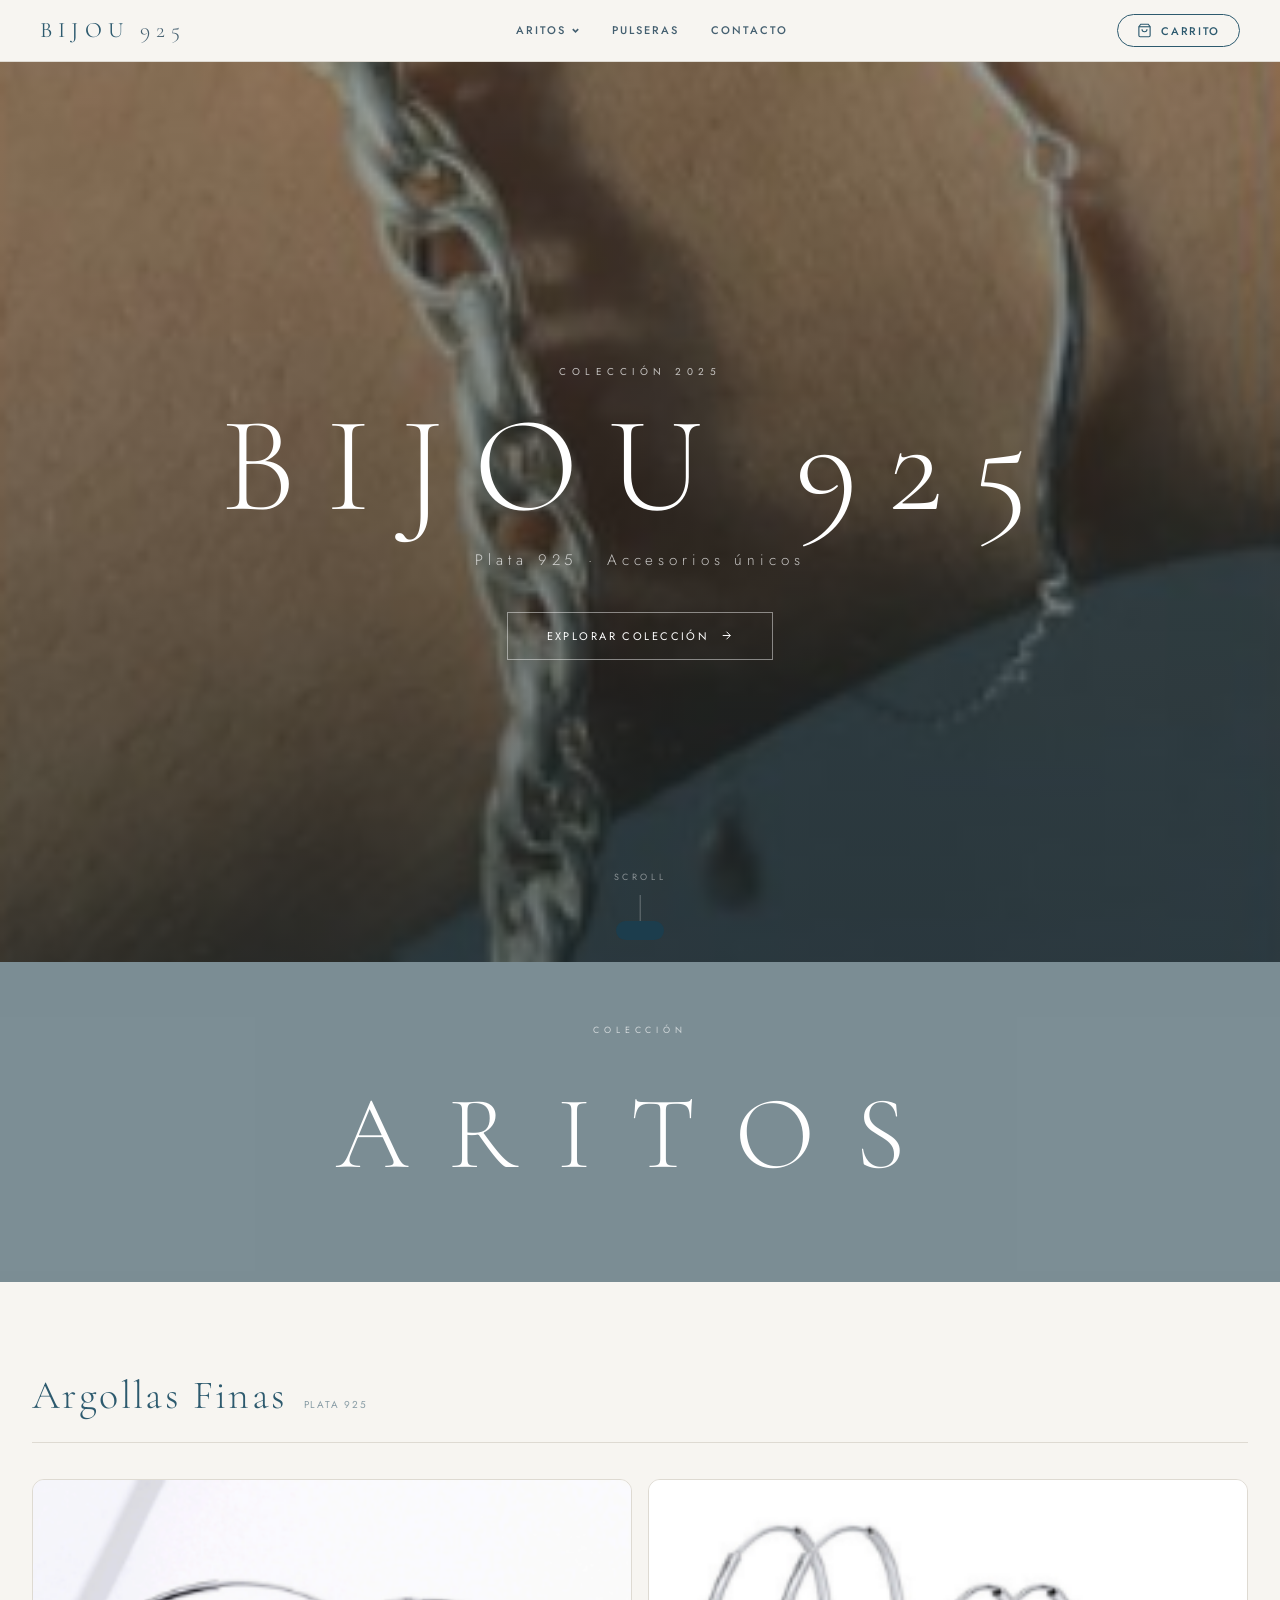
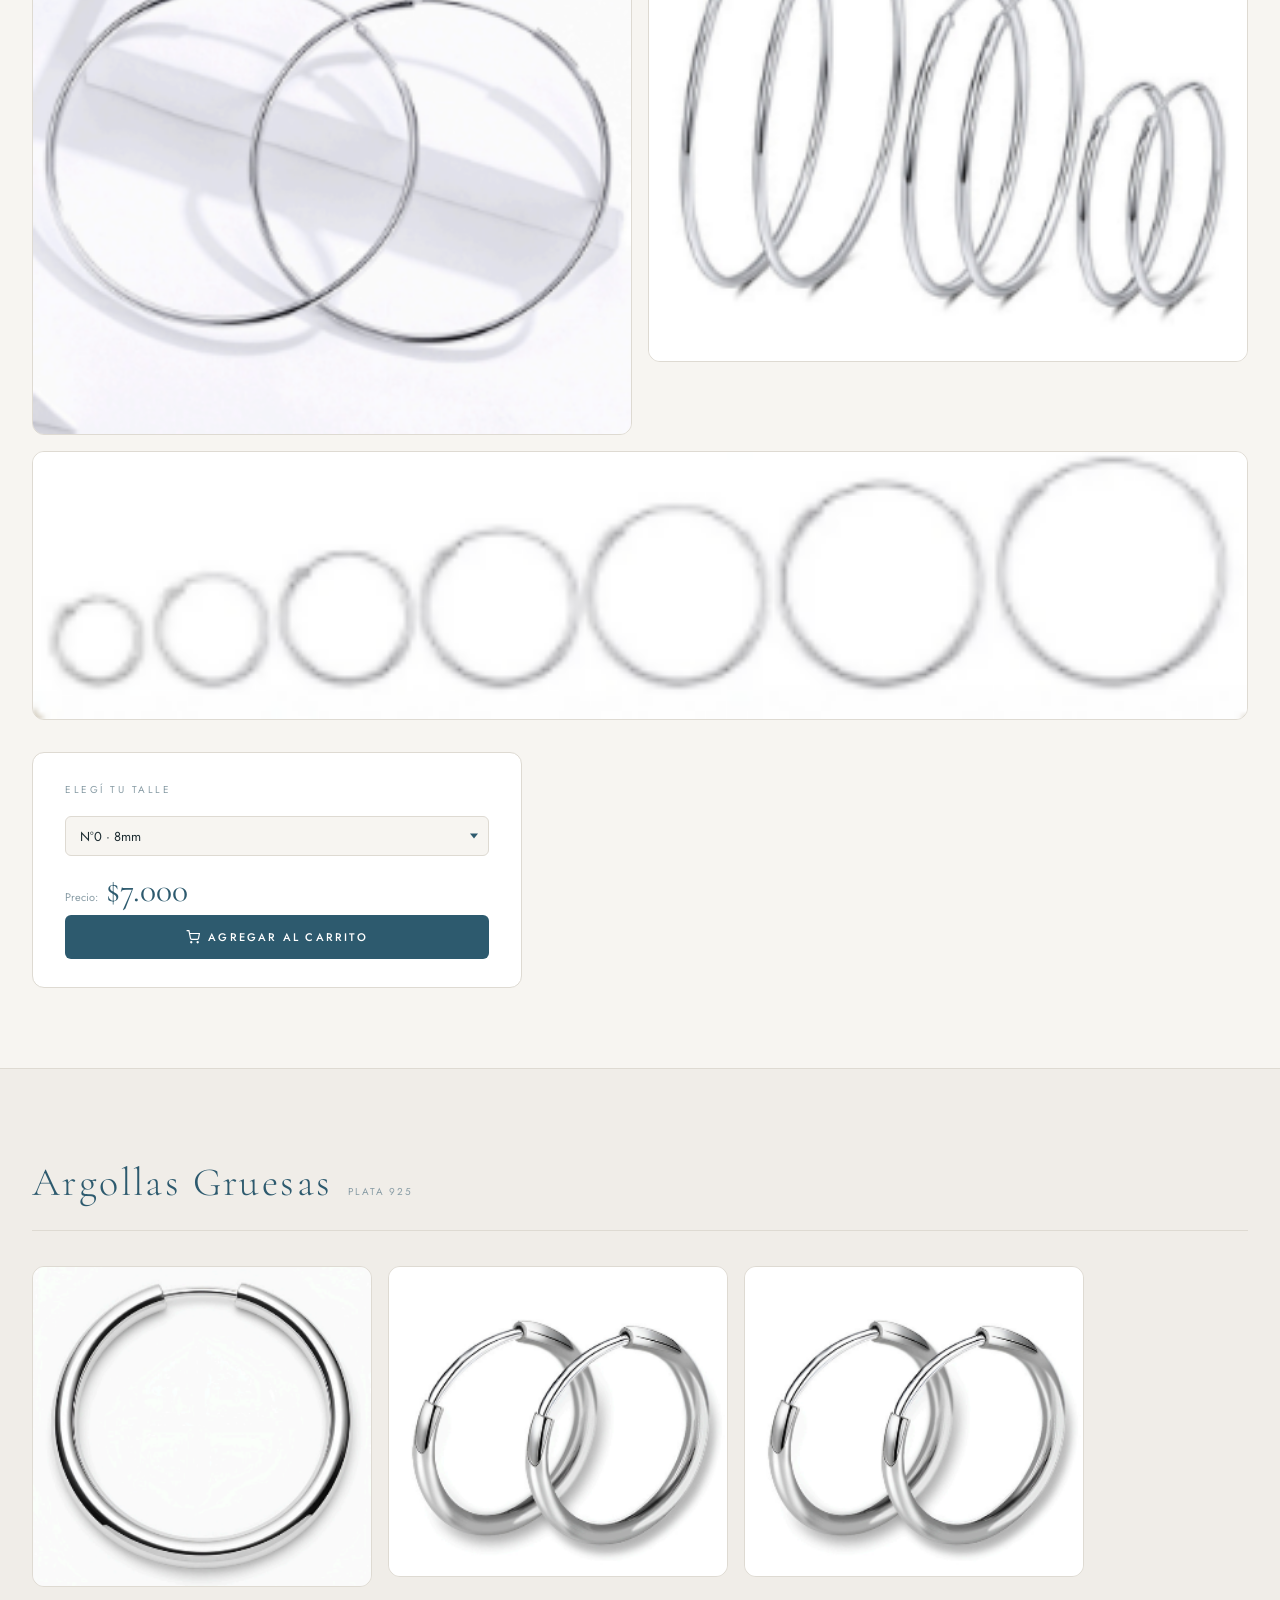
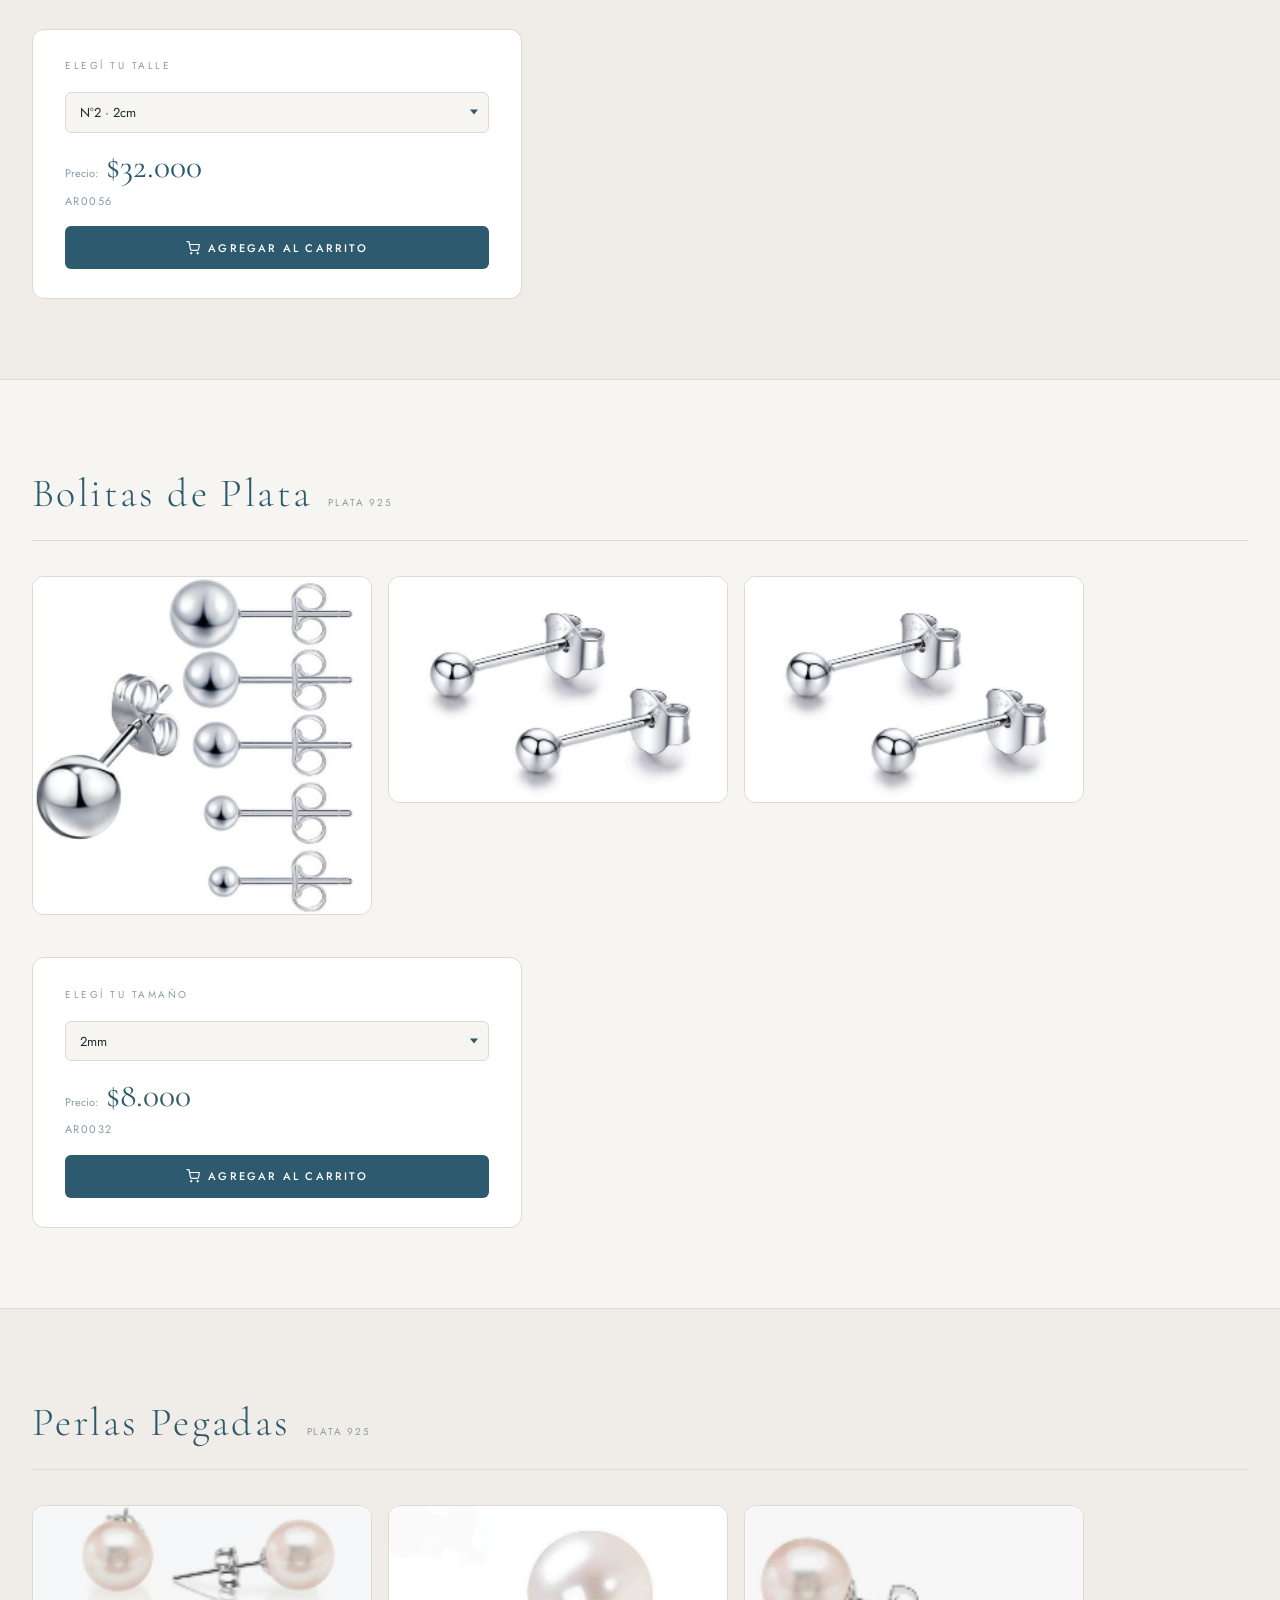
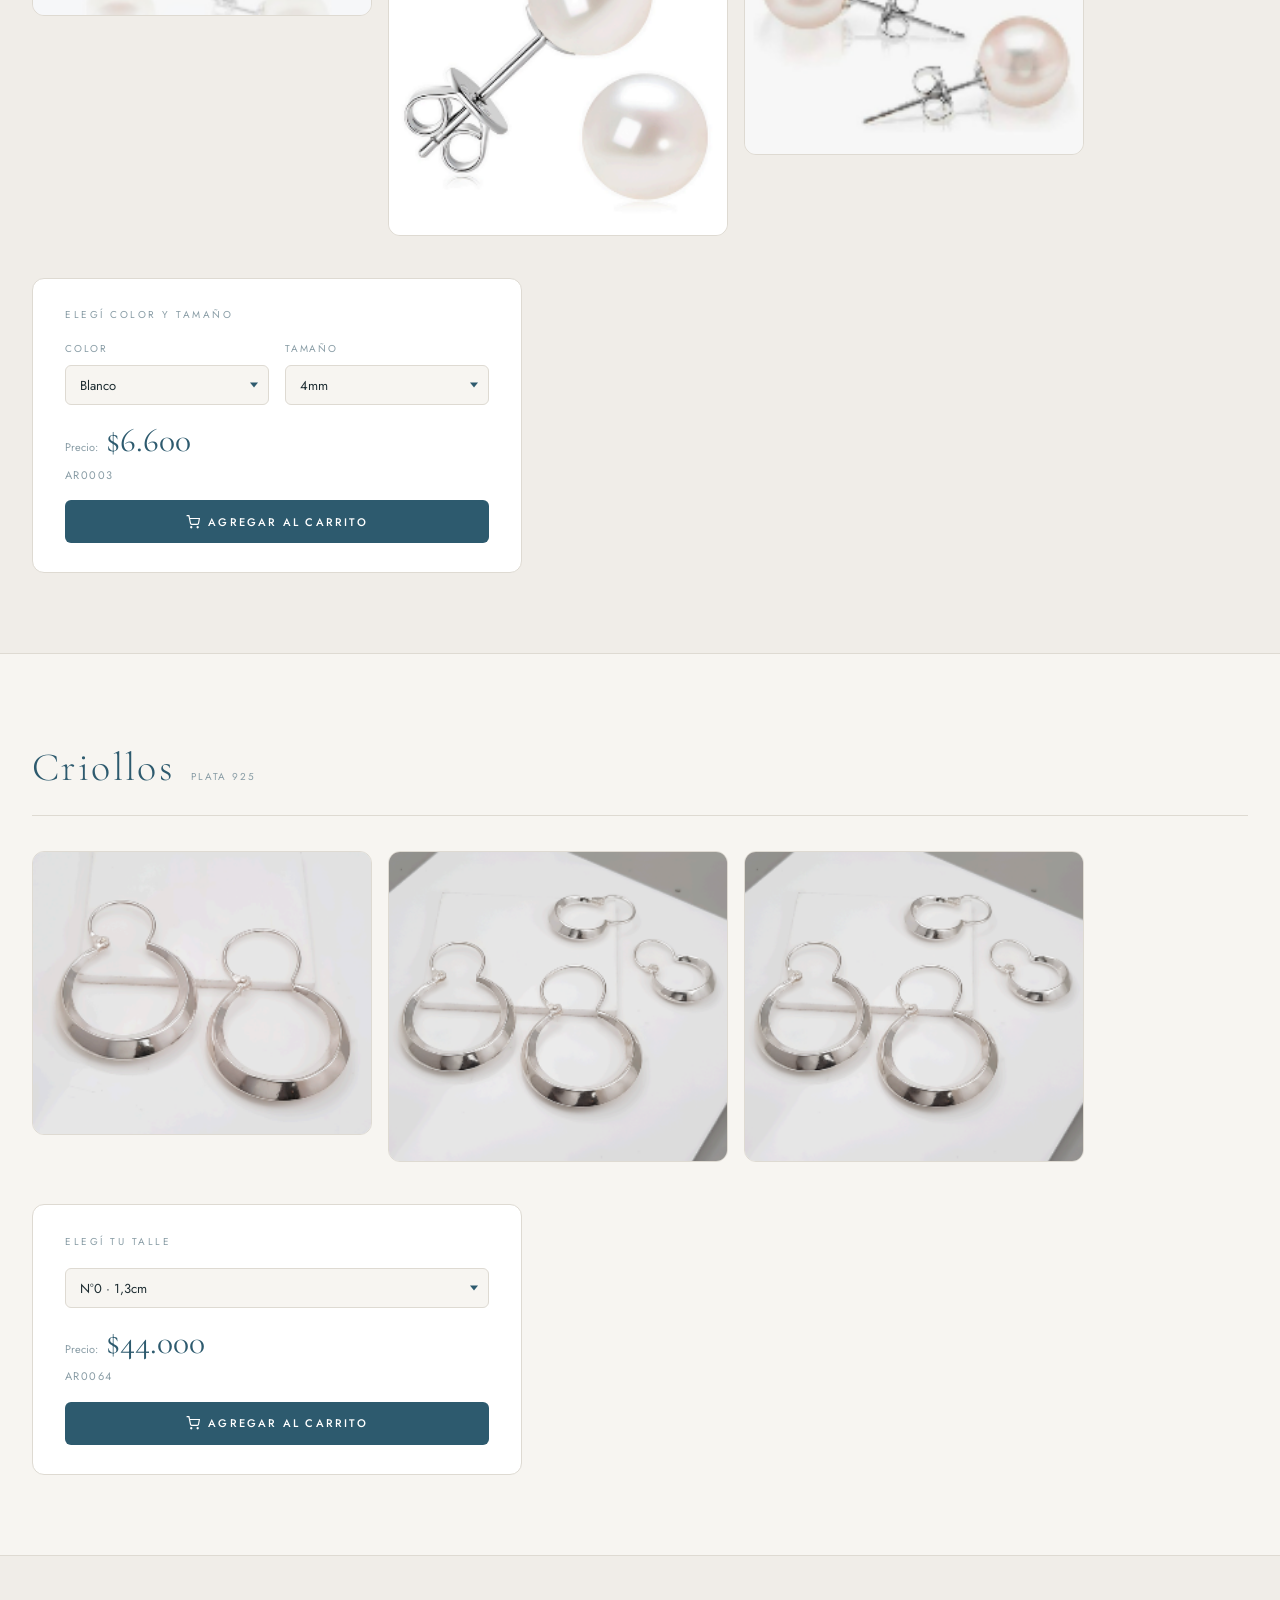
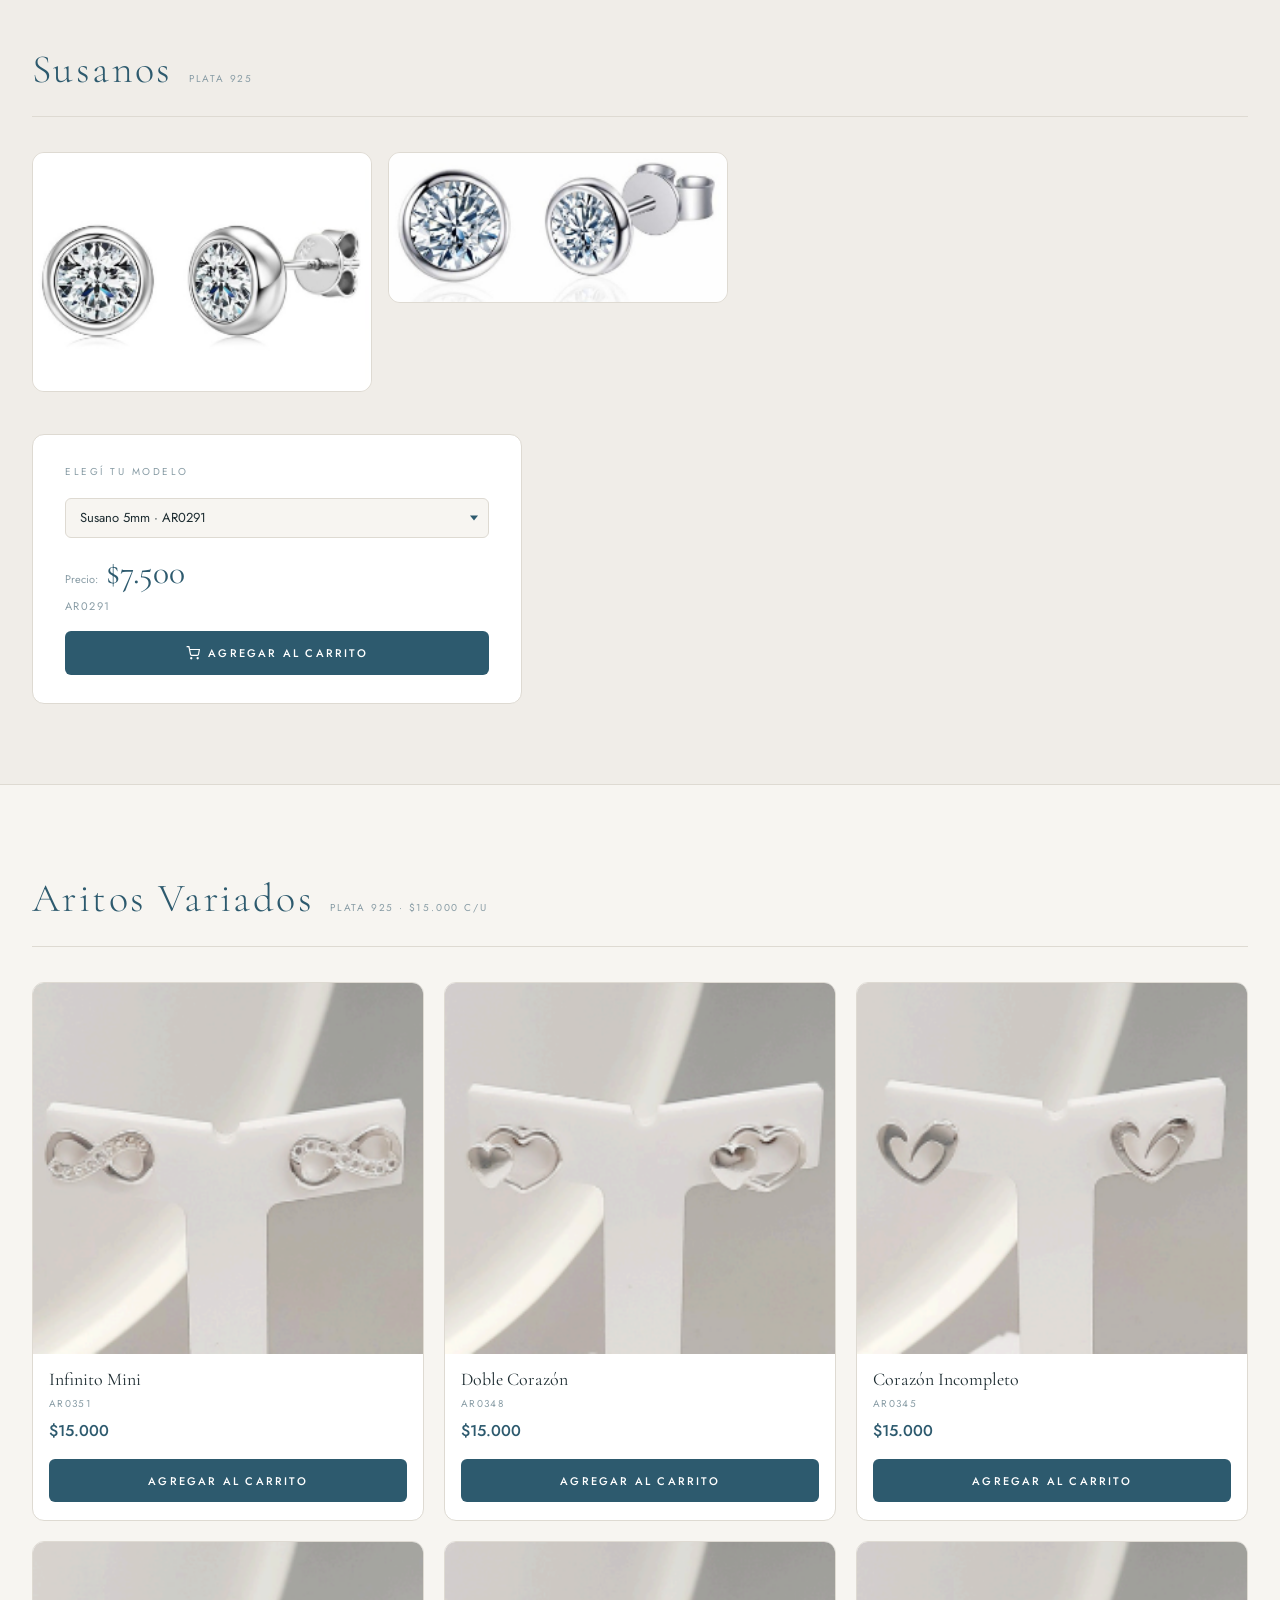
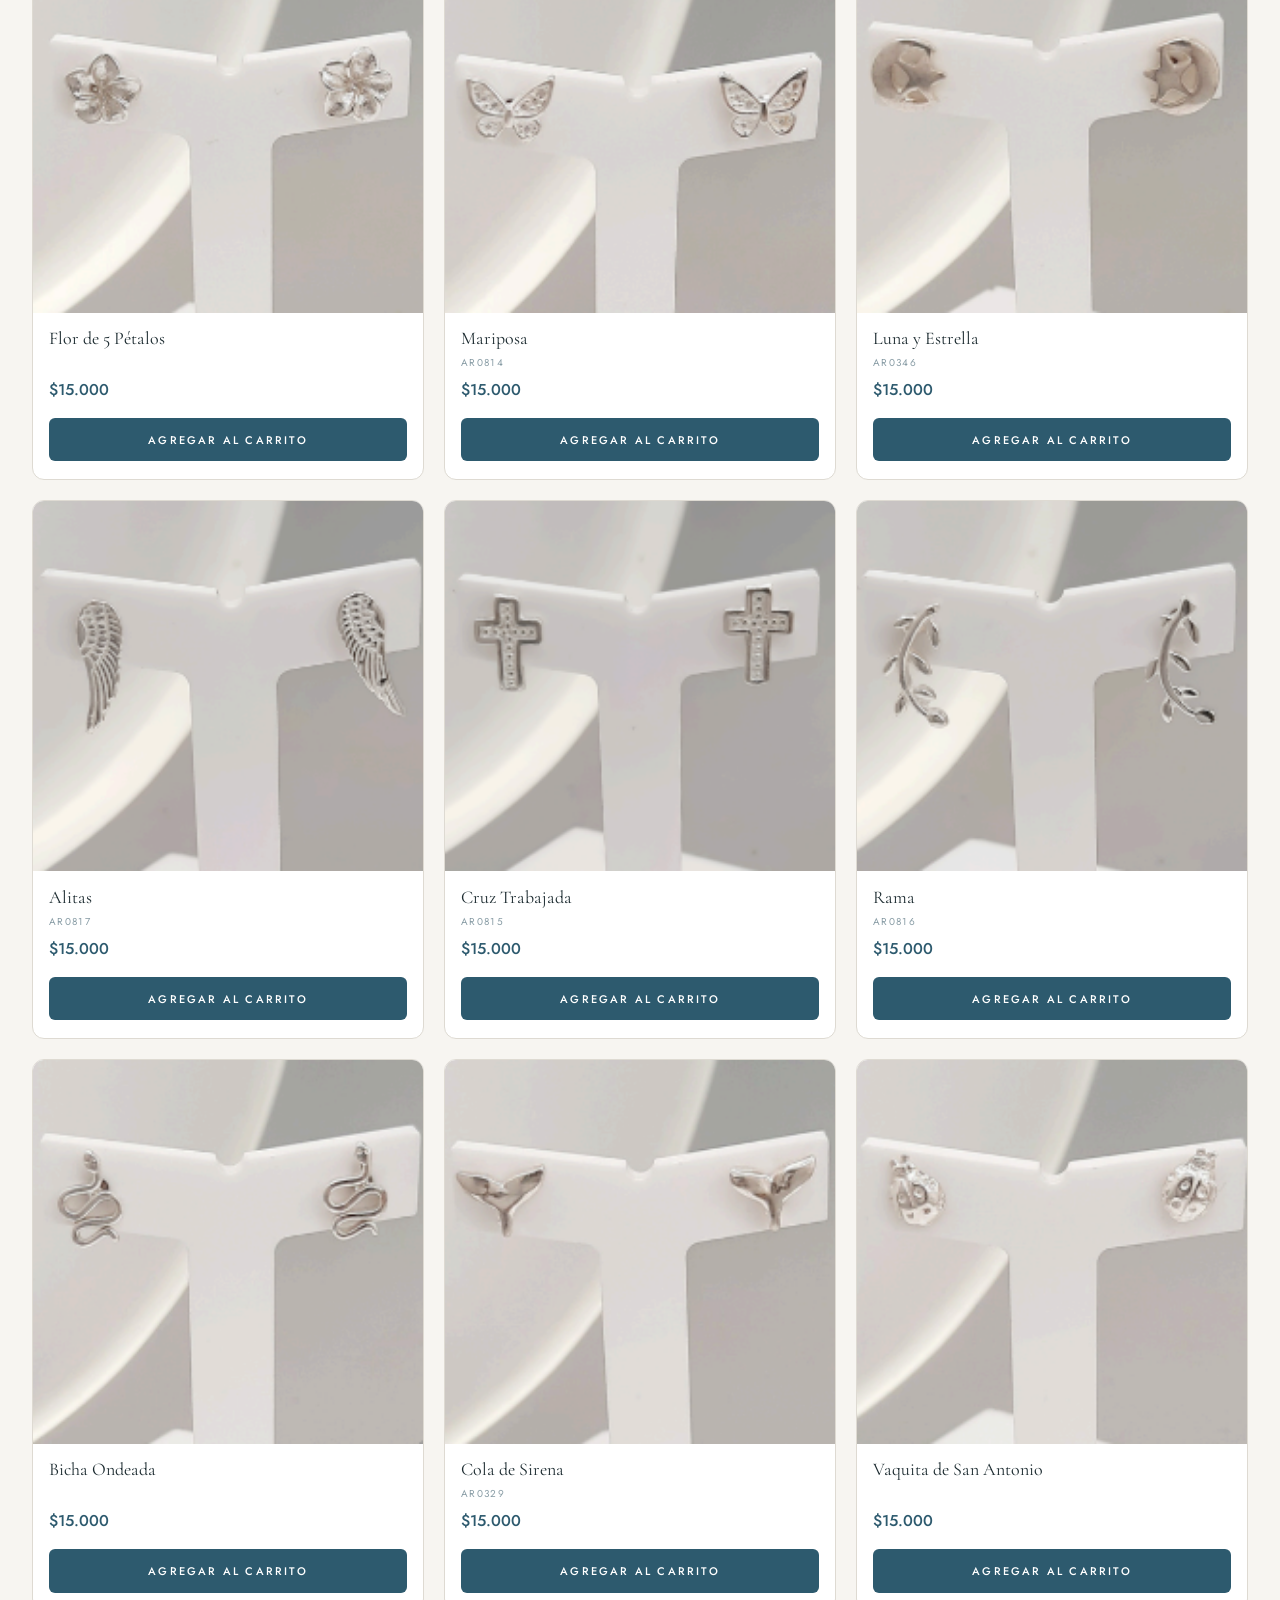
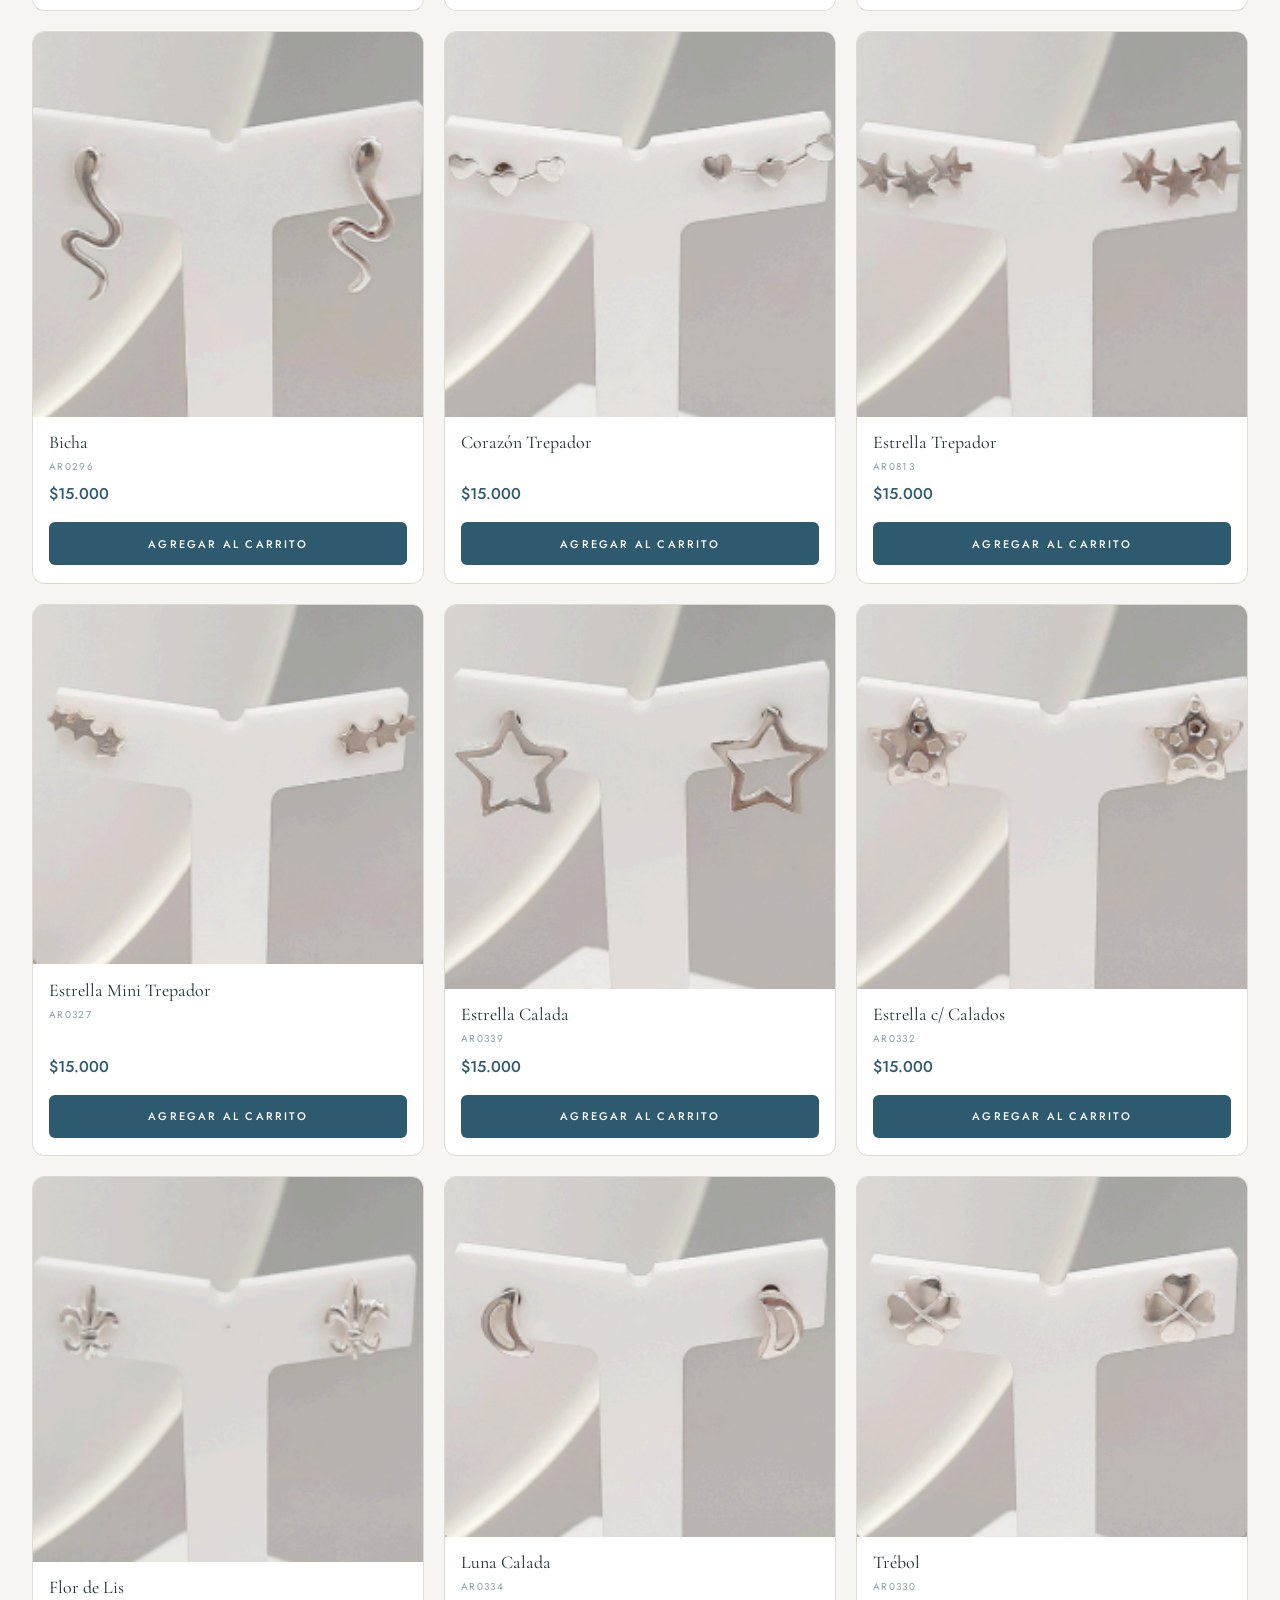
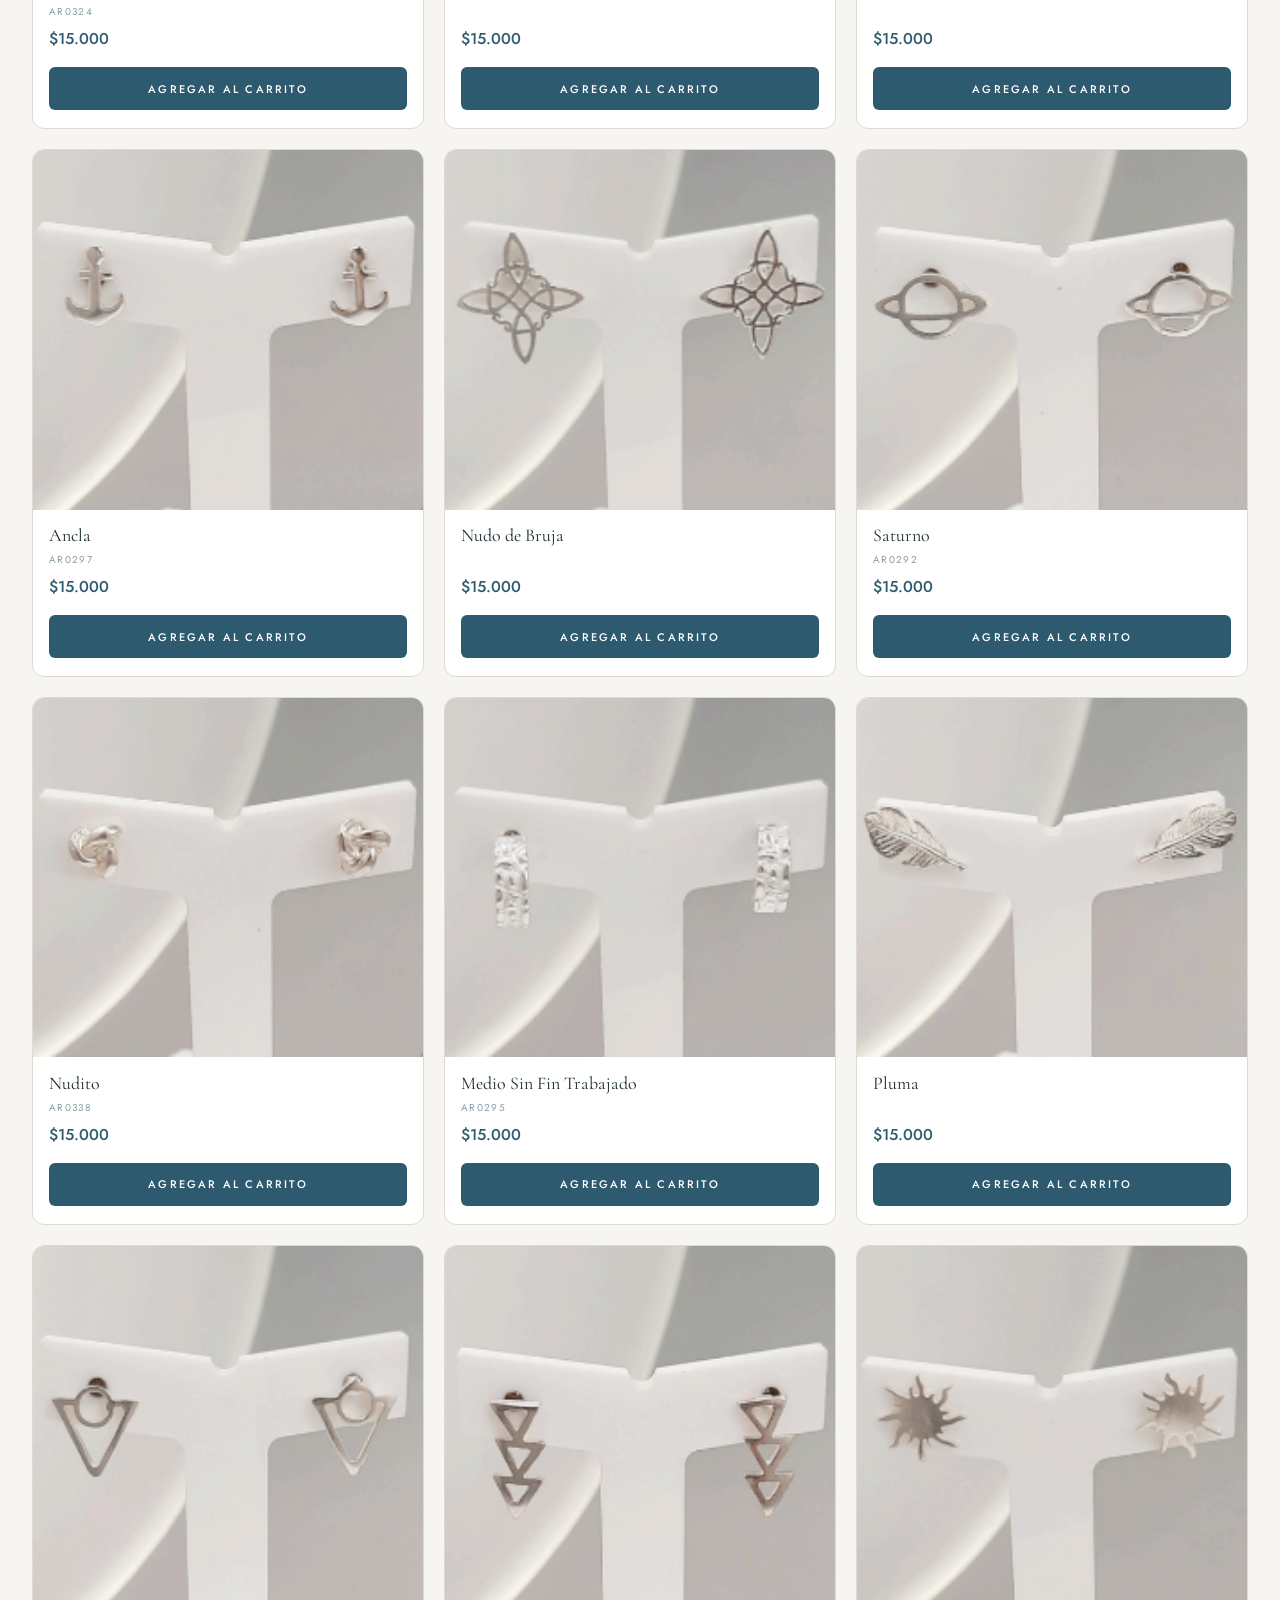
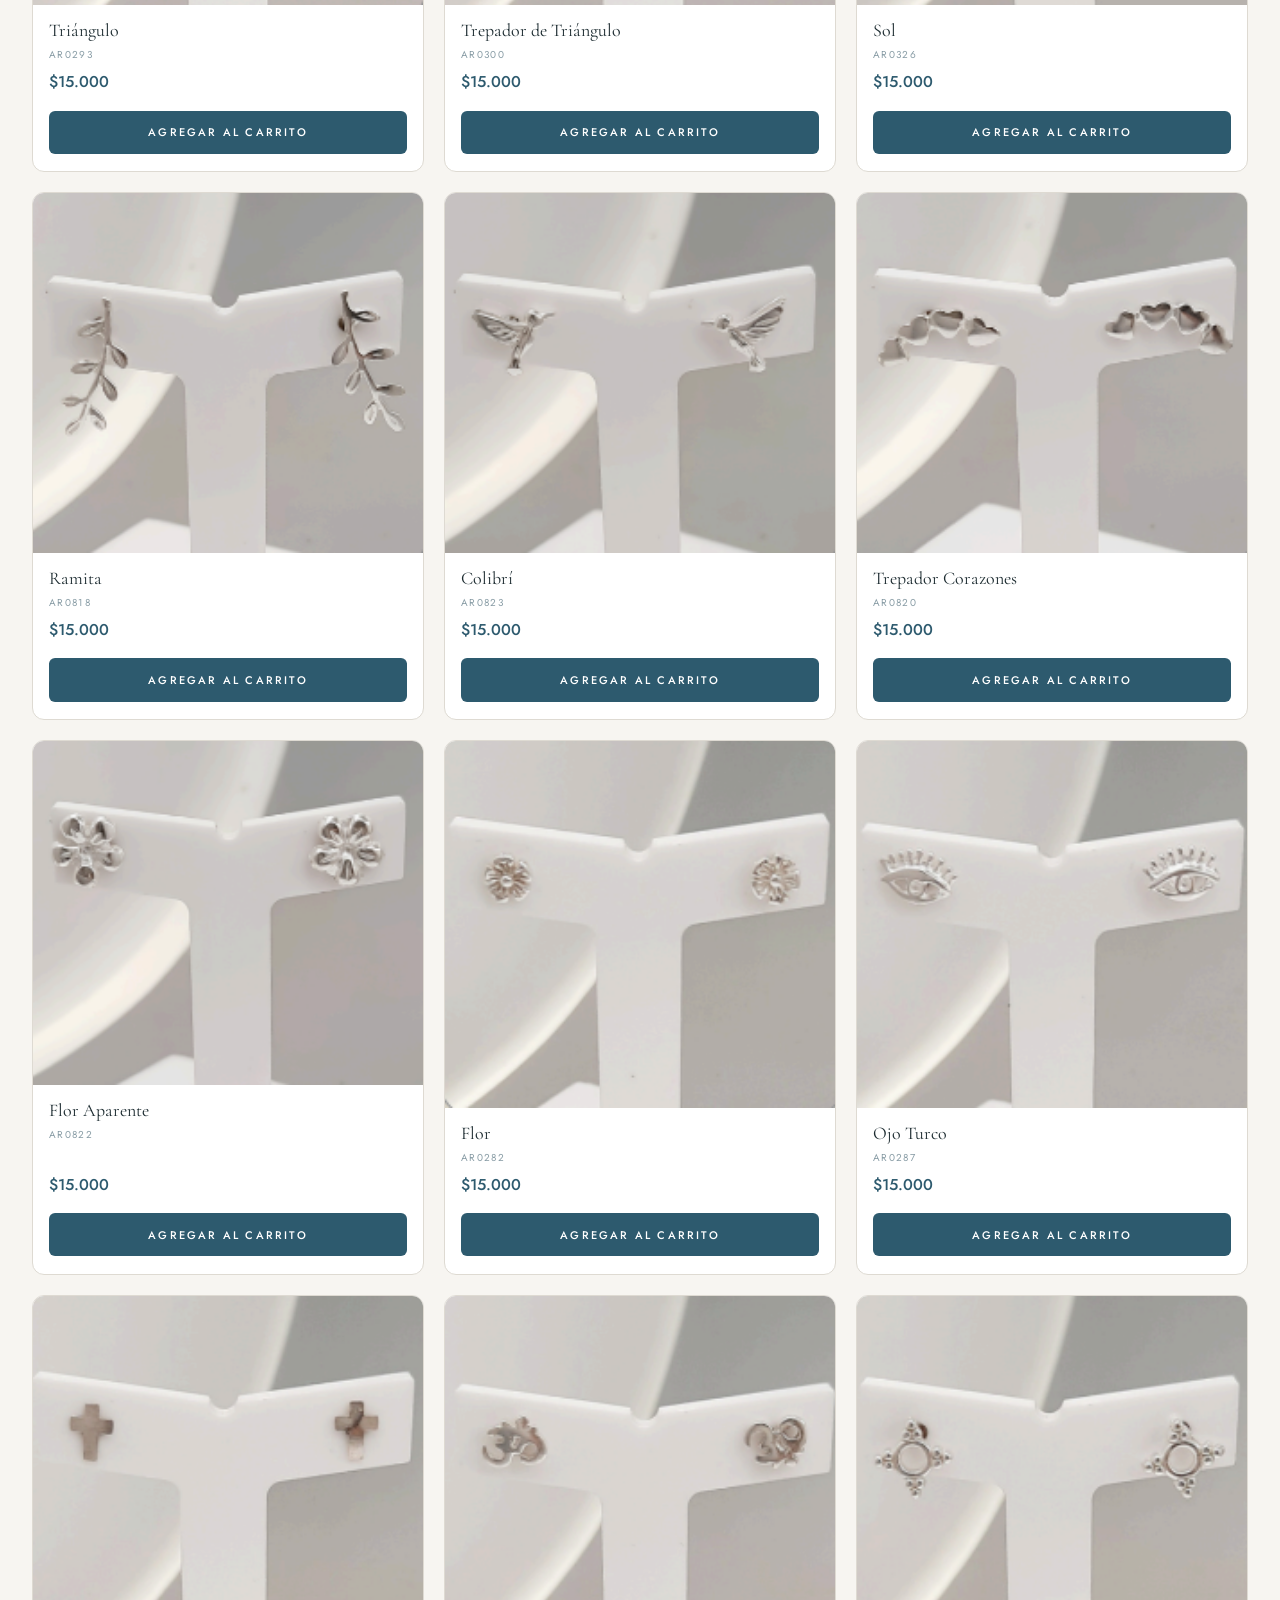
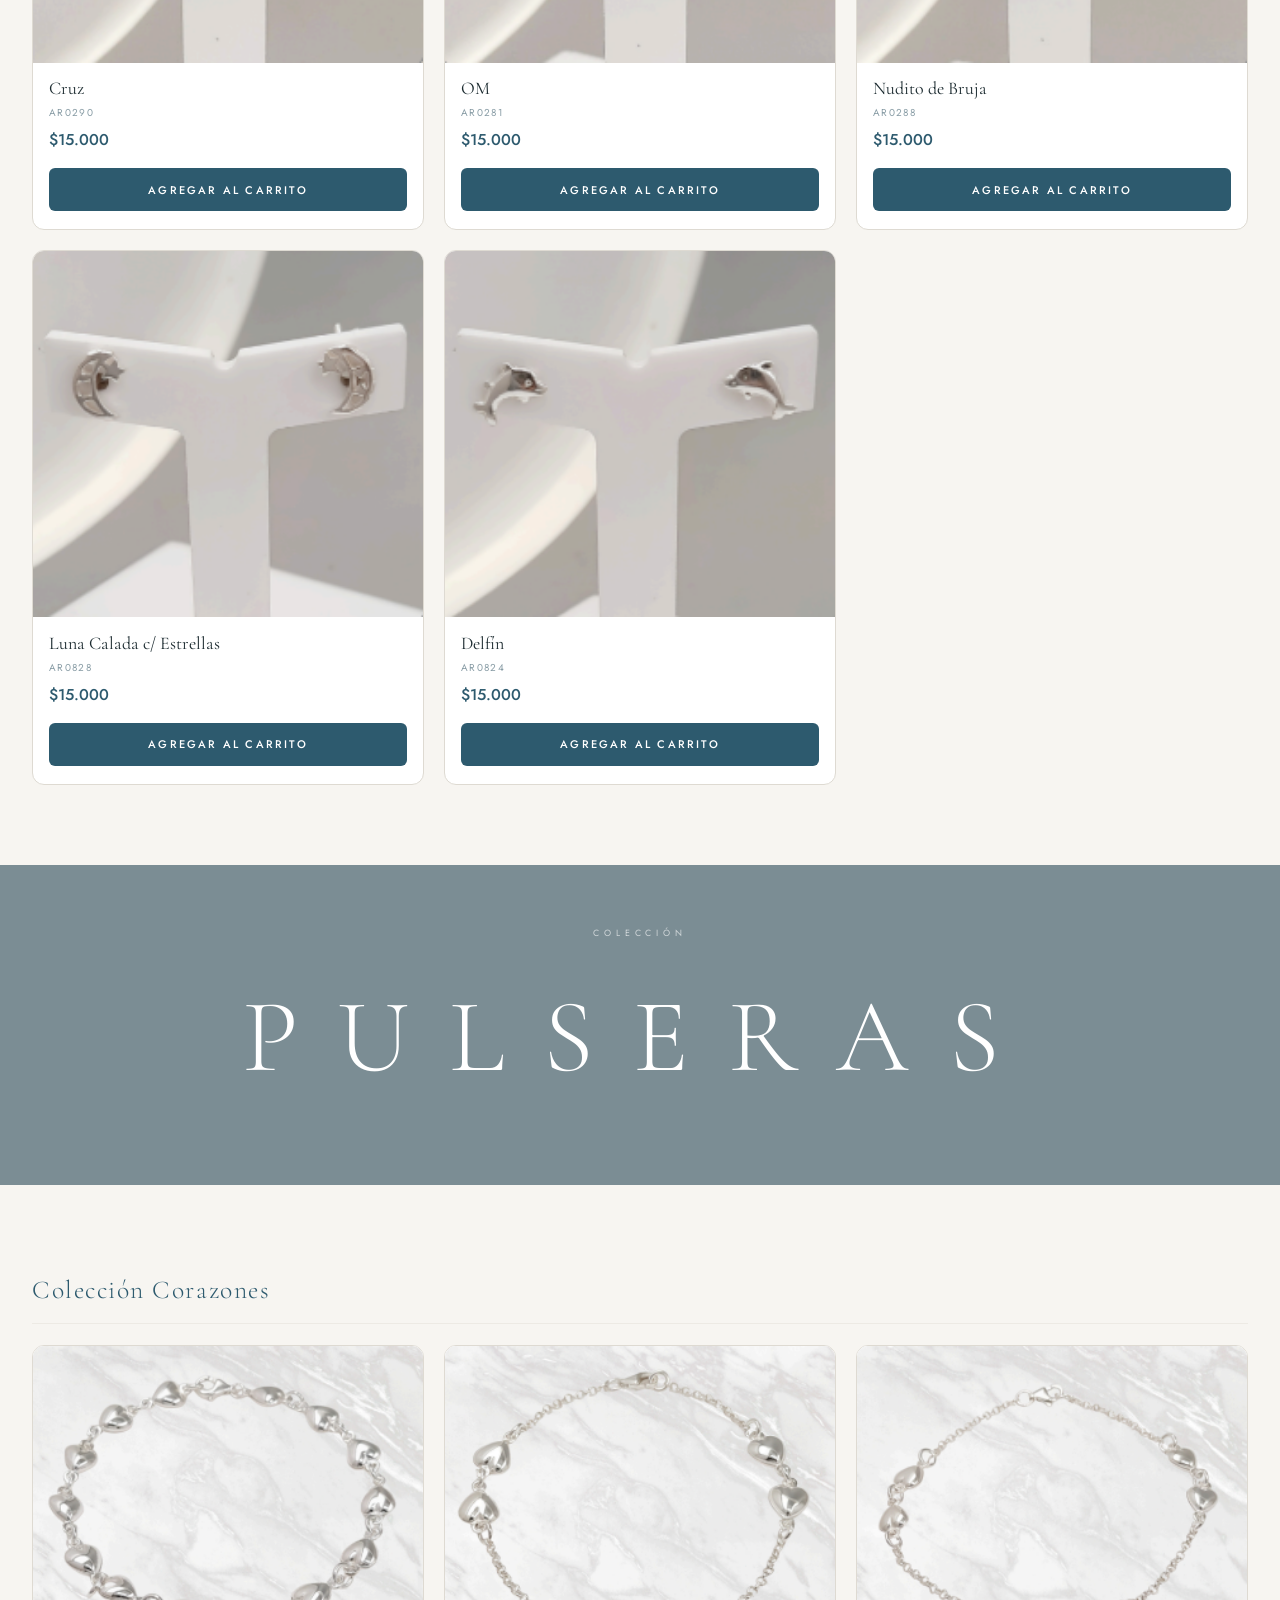
==== index.html @ 624be257 "Catalog: show out-of-stock items grayed out with badge, disable add button, mark sizes in dropdown C" ====
<!DOCTYPE html>
<html lang="es">
<!--
================================================================
BIJOU 925 — Lista completa de imágenes esperadas
Coloque todos los archivos en la subcarpeta: images/
================================================================

PORTADAS (fondos de hero y banners):
  images/portada-main.jpg       → Hero principal (pantalla completa)
  images/portada-aritos.jpg     → Banner sección Aritos
  images/portada-pulseras.jpg   → Banner sección Pulseras

GALERÍAS — ARITOS (scroll horizontal, 2–3 fotos cada una):
  images/argollas-finas-1.jpg   images/argollas-finas-2.jpg   images/argollas-finas-3.jpg
  images/argollas-gruesas-1.jpg images/argollas-gruesas-2.jpg images/argollas-gruesas-3.jpg
  images/bolitas-1.jpg          images/bolitas-2.jpg          images/bolitas-3.jpg
  images/perlas-1.jpg           images/perlas-2.jpg           images/perlas-3.jpg
  images/criollos-1.jpg         images/criollos-2.jpg         images/criollos-3.jpg
  images/susanos-1.jpg          images/susanos-2.jpg

ARITOS VARIADOS — cards (todos $15.000):
  images/variado-AR0351.jpg   images/variado-AR0348.jpg   images/variado-AR0345.jpg
  images/variado-flor5.jpg    images/variado-AR0814.jpg   images/variado-AR0346.jpg
  images/variado-AR0817.jpg   images/variado-AR0815.jpg   images/variado-AR0816.jpg
  images/variado-bicha-ondeada.jpg  images/variado-AR0329.jpg  images/variado-vaquita.jpg
  images/variado-AR0296.jpg   images/variado-corazon-trepador.jpg  images/variado-AR0813.jpg
  images/variado-AR0327.jpg   images/variado-AR0339.jpg   images/variado-AR0332.jpg
  images/variado-AR0324.jpg   images/variado-AR0334.jpg   images/variado-AR0330.jpg
  images/variado-AR0297.jpg   images/variado-nudo-bruja.jpg   images/variado-AR0292.jpg
  images/variado-AR0338.jpg   images/variado-AR0295.jpg   images/variado-pluma.jpg
  images/variado-AR0293.jpg   images/variado-AR0300.jpg   images/variado-AR0326.jpg
  images/variado-AR0818.jpg   images/variado-AR0823.jpg   images/variado-AR0820.jpg
  images/variado-AR0822.jpg   images/variado-AR0282.jpg   images/variado-AR0287.jpg
  images/variado-AR0290.jpg   images/variado-AR0281.jpg   images/variado-AR0288.jpg
  images/variado-AR0828.jpg   images/variado-AR0824.jpg

PULSERAS — cards:
  images/pulsera-PLP0125.jpg  images/pulsera-PLP0142.jpg  images/pulsera-PLP0126.jpg
  images/pulsera-PLP0127.jpg  images/pulsera-PLP0146.jpg  images/pulsera-PLP0028.jpg
  images/pulsera-PLP0029.jpg  images/pulsera-PLP0020.jpg  images/pulsera-PLP0020b.jpg
  images/pulsera-PLP0059.jpg  images/pulsera-PLP0119.jpg  images/pulsera-PLP0033.jpg
  images/pulsera-PLP0061.jpg  images/pulsera-PLP0061b.jpg images/pulsera-PHP0003.jpg
  images/pulsera-EVA0015.jpg  images/pulsera-EVA0010.jpg  images/pulsera-EVA0013.jpg
  images/pulsera-EVA0022.jpg  images/pulsera-EVA0020.jpg  images/pulsera-EVA0019.jpg
  images/pulsera-EVA0021.jpg  images/pulsera-EVA0018.jpg  images/pulsera-PLP0237.jpg
  images/pulsera-PLP0236.jpg  images/pulsera-PLP0148.jpg  images/pulsera-PLP0213.jpg
  images/pulsera-PLP0212.jpg  images/pulsera-PLP0211.jpg  images/pulsera-PLP0220.jpg
  images/pulsera-PLP0217.jpg  images/pulsera-PLP0214.jpg  images/pulsera-PLP0216.jpg
  images/pulsera-PLP0215.jpg  images/pulsera-PLP0221.jpg  images/pulsera-PLP0152.jpg
  images/pulsera-PLP0162.jpg  images/pulsera-PLP0163.jpg  images/pulsera-PLP0159.jpg
  images/pulsera-esclavas.jpg images/pulsera-rolo.jpg
  images/pulsera-PLP0170.jpg  images/pulsera-PLP0155.jpg
================================================================
-->
<head>
  <meta charset="UTF-8"/>
  <meta name="viewport" content="width=device-width,initial-scale=1.0"/>
  <title>BIJOU 925 · Plata 925 · Accesorios únicos</title>
  <link rel="preconnect" href="https://fonts.googleapis.com"/>
  <link rel="preconnect" href="https://fonts.gstatic.com" crossorigin/>
  <link href="https://fonts.googleapis.com/css2?family=Cormorant+Garamond:ital,wght@0,300;0,400;0,600;1,300;1,400&family=Jost:wght@300;400;500;600&display=swap" rel="stylesheet"/>
  <style>
    /* =========================================================
       RESET & BASE
    ========================================================= */
    *,*::before,*::after{box-sizing:border-box;margin:0;padding:0}
    html{scroll-behavior:smooth;-webkit-text-size-adjust:100%}
    body{
      font-family:'Jost',system-ui,sans-serif;
      background:#f7f5f1;
      color:#1c2b30;
      font-size:14px;
      line-height:1.65;
      overflow-x:hidden;
    }
    img{display:block;max-width:100%}
    a{color:inherit;text-decoration:none}
    button{cursor:pointer;border:none;background:none;font-family:inherit}
    ul,ol{list-style:none}
    input,select,textarea{font-family:inherit}

    /* =========================================================
       CSS VARIABLES
    ========================================================= */
    :root{
      --teal:      #2d5a6e;
      --teal-dk:   #1c3d4d;
      --teal-lt:   #3e7a90;
      --teal-ov:   rgba(28,61,77,.56);   /* overlay on banners */
      --bg:        #f7f5f1;
      --bg-card:   #f0ede8;
      --bg-white:  #ffffff;
      --text:      #1c2b30;
      --text-mid:  #456070;
      --text-muted:#889ca5;
      --border:    #dedad2;
      --border-lt: #edeae4;
      --serif:     'Cormorant Garamond',Georgia,serif;
      --sans:      'Jost',system-ui,sans-serif;
      --r:         6px;
      --r-lg:      12px;
      --ease:      .28s ease;
      --sh-sm:     0 1px 10px rgba(28,61,77,.07);
      --sh-md:     0 4px 28px rgba(28,61,77,.13);
      --sh-lg:     0 12px 56px rgba(28,61,77,.18);
    }

    /* =========================================================
       TYPOGRAPHY HELPERS
    ========================================================= */
    .serif{font-family:var(--serif)}
    .eyebrow{
      font-size:10px;font-weight:500;
      letter-spacing:.35em;text-transform:uppercase;
      color:var(--text-muted)
    }
    .price-display{
      font-family:var(--serif);
      font-size:2rem;font-weight:400;
      color:var(--teal);line-height:1
    }

    /* =========================================================
       HEADER
    ========================================================= */
    #hdr{
      position:fixed;top:0;left:0;right:0;
      z-index:800;
      height:62px;
      display:flex;align-items:center;justify-content:space-between;
      padding:0 2.5rem;
      background:rgba(247,245,241,.93);
      backdrop-filter:blur(14px);-webkit-backdrop-filter:blur(14px);
      border-bottom:1px solid var(--border);
      transition:box-shadow var(--ease);
    }
    #hdr.raised{box-shadow:var(--sh-sm)}

    .logo{
      font-family:var(--serif);
      font-size:1.38rem;font-weight:400;
      letter-spacing:.28em;text-transform:uppercase;
      color:var(--teal);
    }
    .logo em{font-style:normal;font-weight:300;color:var(--text-mid)}

    /* Desktop nav */
    .dsk-nav{display:flex;align-items:center}
    .nav-item{position:relative}
    .nav-link{
      display:flex;align-items:center;gap:.3rem;
      padding:0 1rem;height:62px;
      font-size:11px;font-weight:500;
      letter-spacing:.18em;text-transform:uppercase;
      color:var(--text-mid);
      transition:color var(--ease);
    }
    .nav-link:hover{color:var(--teal)}
    .nav-link svg{transition:transform var(--ease)}
    .nav-item:hover .nav-link svg{transform:rotate(180deg)}

    /* Dropdown */
    .ddrop{
      position:absolute;top:100%;left:0;
      background:var(--bg-white);
      border:1px solid var(--border);
      border-top:2px solid var(--teal);
      border-radius:0 0 var(--r) var(--r);
      box-shadow:var(--sh-md);
      min-width:210px;
      opacity:0;pointer-events:none;
      transform:translateY(-6px);
      transition:opacity .18s ease,transform .18s ease;
    }
    .nav-item:hover .ddrop{opacity:1;pointer-events:all;transform:translateY(0)}
    .ddrop a{
      display:block;padding:.62rem 1.2rem;
      font-size:12px;letter-spacing:.1em;
      color:var(--text-mid);
      border-bottom:1px solid var(--border-lt);
      transition:background var(--ease),color var(--ease);
    }
    .ddrop a:last-child{border-bottom:none}
    .ddrop a:hover{background:var(--bg);color:var(--teal)}

    /* Cart btn (header) */
    .hdr-cart{
      display:flex;align-items:center;gap:.55rem;
      padding:.48rem 1.2rem;
      border:1px solid var(--teal);border-radius:2rem;
      font-size:11px;font-weight:500;
      letter-spacing:.15em;text-transform:uppercase;
      color:var(--teal);
      transition:background var(--ease),color var(--ease);
    }
    .hdr-cart:hover{background:var(--teal);color:#fff}
    .cart-badge{
      display:none;
      align-items:center;justify-content:center;
      width:17px;height:17px;
      background:var(--teal);color:#fff;
      border-radius:50%;font-size:9px;font-weight:600;
    }
    .hdr-cart:hover .cart-badge{background:#fff;color:var(--teal)}

    /* Hamburger */
    .ham{
      display:none;flex-direction:column;gap:5px;
      padding:8px;
    }
    .ham span{
      display:block;width:22px;height:1.5px;
      background:var(--teal);
      transition:transform var(--ease),opacity var(--ease);
    }

    /* Mobile nav drawer */
    .mob-nav{
      display:none;
      position:fixed;top:62px;left:0;right:0;
      background:var(--bg-white);
      border-bottom:1px solid var(--border);
      box-shadow:var(--sh-md);
      z-index:790;
      padding:.6rem 0;
    }
    .mob-nav.open{display:block}
    .mob-nav a{
      display:block;padding:.7rem 1.8rem;
      font-size:12px;letter-spacing:.14em;text-transform:uppercase;
      color:var(--text-mid);
      border-bottom:1px solid var(--border-lt);
      transition:color var(--ease);
    }
    .mob-nav a:hover{color:var(--teal)}

    /* =========================================================
       PAGE WRAPPER
    ========================================================= */
    .page{padding-top:62px}

    /* =========================================================
       HERO
    ========================================================= */
    .hero{
      position:relative;
      height:100vh;min-height:620px;
      background:url('media/portada-pulseras-muneca.png') center/cover no-repeat fixed;
      display:flex;align-items:center;justify-content:center;
      text-align:center;
    }
    .hero::before{
      content:'';position:absolute;inset:0;
      background:linear-gradient(to bottom,rgba(20,35,40,.42),rgba(20,35,40,.65));
    }
    .hero-body{position:relative;padding:2rem}
    .hero-eye{
      display:block;
      font-size:10px;letter-spacing:.55em;text-transform:uppercase;
      color:rgba(255,255,255,.7);margin-bottom:1.1rem
    }
    .hero-title{
      font-family:var(--serif);
      font-size:clamp(3.5rem,11vw,8.5rem);
      font-weight:300;letter-spacing:.22em;text-transform:uppercase;
      color:#fff;line-height:1;margin-bottom:.9rem
    }
    .hero-tag{
      font-size:clamp(.8rem,2vw,.95rem);
      letter-spacing:.32em;font-weight:300;
      color:rgba(255,255,255,.72);margin-bottom:2.4rem
    }
    .hero-cta{
      display:inline-flex;align-items:center;gap:.7rem;
      padding:.88rem 2.4rem;
      border:1px solid rgba(255,255,255,.45);
      font-size:11px;letter-spacing:.22em;text-transform:uppercase;
      color:#fff;
      transition:background var(--ease),border-color var(--ease);
    }
    .hero-cta:hover{background:rgba(255,255,255,.12);border-color:rgba(255,255,255,.9)}
    .hero-scroll{
      position:absolute;bottom:2.2rem;left:50%;transform:translateX(-50%);
      color:rgba(255,255,255,.45);font-size:9px;letter-spacing:.4em;text-transform:uppercase;
    }
    .hero-scroll::after{
      content:'';display:block;width:1px;height:32px;
      background:rgba(255,255,255,.3);margin:.6rem auto 0;
    }

    /* =========================================================
       SECTION BANNER
    ========================================================= */
    .sec-banner{
      position:relative;height:320px;
      background-size:cover;background-position:center;background-attachment:fixed;
      display:flex;align-items:center;justify-content:center;
      overflow:hidden;
    }
    .sec-banner::before{
      content:'';position:absolute;inset:0;
      background:var(--teal-ov);
    }
    .sec-banner-inner{position:relative;text-align:center;color:#fff}
    .sec-banner-inner span{
      display:block;font-size:9px;letter-spacing:.55em;
      text-transform:uppercase;opacity:.65;margin-bottom:.7rem
    }
    .sec-banner-inner h2{
      font-family:var(--serif);
      font-size:clamp(3rem,9vw,6.5rem);
      font-weight:300;letter-spacing:.38em;text-transform:uppercase
    }

    /* =========================================================
       LAYOUT CONTAINERS
    ========================================================= */
    .wrap{max-width:1320px;margin:0 auto;padding:0 2rem}
    .sec-inner{padding:5rem 2rem;max-width:1320px;margin:0 auto}

    /* subsection header */
    .sub-hdr{
      display:flex;align-items:baseline;gap:1rem;
      border-bottom:1px solid var(--border);
      padding-bottom:.9rem;margin-bottom:2.2rem;
    }
    .sub-title{
      font-family:var(--serif);
      font-size:clamp(1.7rem,3.5vw,2.5rem);
      font-weight:300;letter-spacing:.06em;color:var(--teal)
    }
    .sub-badge{
      font-size:10px;letter-spacing:.18em;
      text-transform:uppercase;color:var(--text-muted)
    }
    .subsec{margin-bottom:5rem}
    .subsec:last-child{margin-bottom:0}

    /* =========================================================
       HORIZONTAL GALLERY
    ========================================================= */
    .gallery{
      display:flex;gap:1rem;
      align-items:flex-start;
      overflow-x:auto;
      padding-bottom:10px;margin-bottom:2rem;
      scroll-snap-type:x mandatory;
      -webkit-overflow-scrolling:touch;
    }
    .gallery::-webkit-scrollbar{height:3px}
    .gallery::-webkit-scrollbar-track{background:var(--border-lt);border-radius:2px}
    .gallery::-webkit-scrollbar-thumb{background:var(--teal-lt);border-radius:2px}
    .gal-item{
      flex:0 0 auto;
      width:clamp(220px,32vw,340px);
      scroll-snap-align:start;
      border-radius:var(--r-lg);overflow:hidden;
      border:1px solid var(--border);
    }
    .gal-item img{
      width:100%;height:auto;
      display:block;
    }
    /* Argollas Finas — 2-up top row + wide short bottom image */
    .gallery--finas{
      display:grid;
      grid-template-columns:1fr 1fr;
      gap:1rem;
      margin-bottom:2rem;
      overflow:visible;
      align-items:start;
    }
    .gallery--finas .gal-item{
      width:auto;flex:none;
      scroll-snap-align:none;
    }
    .gallery--finas .gal-item:nth-child(3){
      grid-column:1 / -1;
    }
    .gallery--finas .gal-item:nth-child(3) img{
      height:auto;
      object-fit:contain;
    }

    /* =========================================================
       SELECTOR UI (Argollas, Bolitas, Criollos, etc.)
    ========================================================= */
    .sel-ui{
      background:var(--bg-white);
      border:1px solid var(--border);
      border-radius:var(--r-lg);
      padding:1.8rem 2rem;max-width:490px;
    }
    .sel-ui-eye{
      font-size:10px;letter-spacing:.25em;text-transform:uppercase;
      color:var(--text-muted);margin-bottom:1.1rem;display:block
    }
    .sel-row{display:flex;gap:1rem;margin-bottom:1.2rem;flex-wrap:wrap}
    .sel-col{flex:1;min-width:150px}
    .sel-lbl{
      display:block;font-size:10px;letter-spacing:.18em;
      text-transform:uppercase;color:var(--text-muted);margin-bottom:.45rem
    }
    /* select wrapper with custom arrow */
    .sel-wrap{position:relative}
    .sel-wrap::after{
      content:'';position:absolute;right:11px;top:50%;
      transform:translateY(-50%);pointer-events:none;
      border:4px solid transparent;
      border-top:5px solid var(--teal);
      margin-top:2px;
    }
    select{
      width:100%;
      padding:.6rem 2rem .6rem .85rem;
      border:1px solid var(--border);border-radius:var(--r);
      background:var(--bg);
      font-family:var(--sans);font-size:13px;color:var(--text);
      appearance:none;-webkit-appearance:none;
      outline:none;cursor:pointer;
      transition:border-color var(--ease);
    }
    select:focus{border-color:var(--teal)}
    .sel-price-row{
      display:flex;align-items:baseline;gap:.5rem;
      margin:1.1rem 0 .5rem;
    }
    .sel-price-lbl{font-size:11px;color:var(--text-muted)}
    .sel-price{
      font-family:var(--serif);
      font-size:2.1rem;font-weight:400;
      color:var(--teal);line-height:1
    }
    .sel-code{
      font-size:11px;letter-spacing:.13em;
      color:var(--text-muted);margin-bottom:1rem
    }

    /* =========================================================
       BUTTONS
    ========================================================= */
    .btn-primary{
      display:flex;align-items:center;justify-content:center;gap:.5rem;
      width:100%;padding:.85rem 1.4rem;
      background:var(--teal);color:#fff;
      border-radius:var(--r);
      font-size:11px;font-weight:500;letter-spacing:.2em;text-transform:uppercase;
      transition:background var(--ease),transform var(--ease);
    }
    .btn-primary:hover{background:var(--teal-dk);transform:translateY(-1px)}
    .btn-primary:active{transform:none}
    .btn-primary.flash{background:#3a7050}

    .btn-wa{
      display:flex;align-items:center;justify-content:center;gap:.55rem;
      width:100%;padding:.95rem;
      background:#25D366;color:#fff;
      border-radius:var(--r);
      font-size:13px;font-weight:500;letter-spacing:.06em;
      transition:filter var(--ease);
    }
    .btn-wa:hover{filter:brightness(1.07)}
    .btn-wa:disabled{opacity:.38;pointer-events:none}

    /* size pills */
    .pills{display:flex;gap:.45rem;flex-wrap:wrap;margin-bottom:.75rem}
    .pill{
      padding:.3rem .85rem;
      border:1px solid var(--border);border-radius:2rem;
      font-size:12px;color:var(--text-mid);
      cursor:pointer;
      transition:all var(--ease);background:transparent;
    }
    .pill:hover{border-color:var(--teal);color:var(--teal)}
    .pill.on{background:var(--teal);border-color:var(--teal);color:#fff}

    /* =========================================================
       PRODUCT GRID
    ========================================================= */
    .pgrid{
      display:grid;
      grid-template-columns:repeat(3,1fr);
      gap:1.25rem;
    }
    .grid-lbl{
      grid-column:1/-1;
      padding:.3rem 0 .7rem;
      border-bottom:1px solid var(--border-lt);
      margin-bottom:.1rem;
    }
    .grid-lbl h3{
      font-family:var(--serif);
      font-size:1.6rem;font-weight:300;
      letter-spacing:.06em;color:var(--teal)
    }

    /* =========================================================
       OUT OF STOCK
    ========================================================= */
    .pcard.oos{opacity:.55;pointer-events:none}
    .pcard.oos:hover{box-shadow:none;transform:none;border-color:var(--border)}
    .oos-badge{
      display:inline-block;
      background:#e53935;color:#fff;
      font-size:9px;font-weight:600;letter-spacing:.18em;text-transform:uppercase;
      padding:.25rem .65rem;border-radius:2rem;
      margin-bottom:.3rem;
    }
    .btn-primary:disabled{opacity:.4;pointer-events:none}

    /* =========================================================
       PRODUCT CARD
    ========================================================= */
    .pcard{
      background:var(--bg-white);
      border:1px solid var(--border);
      border-radius:var(--r-lg);
      overflow:hidden;
      display:flex;flex-direction:column;
      transition:box-shadow var(--ease),transform var(--ease),border-color var(--ease);
    }
    .pcard:hover{
      box-shadow:var(--sh-md);
      transform:translateY(-3px);
      border-color:var(--teal-lt);
    }
    .pcard-img{
      background:var(--bg-card);
      overflow:hidden;
    }
    .pcard-img img{
      width:100%;height:auto;
      object-fit:contain;
      background:var(--bg-white);
      display:block;
      transition:transform .42s ease;
    }
    .pcard:hover .pcard-img img{transform:scale(1.04)}
    .pcard-body{
      padding:.95rem 1rem 1.1rem;
      flex:1;display:flex;flex-direction:column;gap:.35rem;
    }
    .pcard-name{
      font-family:var(--serif);
      font-size:1.12rem;font-weight:400;
      color:var(--text);line-height:1.2
    }
    .pcard-code{
      font-size:10px;letter-spacing:.13em;color:var(--text-muted)
    }
    .pcard-price{
      font-size:.98rem;font-weight:500;
      color:var(--teal);margin-top:auto;margin-bottom:.6rem
    }

    /* =========================================================
       SINGLE PRODUCT (Esclavas / Rolo)
    ========================================================= */
    .single-prod{
      display:grid;grid-template-columns:1fr 1fr;
      gap:3rem;align-items:start;max-width:820px;
    }
    .single-img{
      border-radius:var(--r-lg);overflow:hidden;
      border:1px solid var(--border);background:var(--bg-white);
    }
    .single-img img{
      width:100%;height:auto;
      object-fit:contain;background:var(--bg);display:block;
    }

    /* =========================================================
       ALTERNATE BG BAND
    ========================================================= */
    .band{
      background:var(--bg-card);
      border-top:1px solid var(--border);
      border-bottom:1px solid var(--border);
      padding:5rem 0;
    }

    /* =========================================================
       CART
    ========================================================= */
    .cart-ov{
      position:fixed;inset:0;
      background:rgba(15,25,30,.52);
      z-index:1000;
      opacity:0;pointer-events:none;
      transition:opacity .3s ease;
    }
    .cart-ov.open{opacity:1;pointer-events:all}
    .cart-aside{
      position:fixed;top:0;right:0;
      width:min(420px,100vw);height:100dvh;
      background:var(--bg-white);
      border-left:1px solid var(--border);
      z-index:1001;
      display:flex;flex-direction:column;
      transform:translateX(100%);
      transition:transform .35s cubic-bezier(.4,0,.2,1);
    }
    .cart-aside.open{transform:translateX(0)}
    .cart-hdr{
      display:flex;align-items:center;justify-content:space-between;
      padding:1.3rem 1.5rem;
      border-bottom:1px solid var(--border);
    }
    .cart-hdr h2{
      font-family:var(--serif);font-size:1.5rem;
      font-weight:400;letter-spacing:.1em;color:var(--teal)
    }
    .cart-x{
      width:33px;height:33px;
      display:flex;align-items:center;justify-content:center;
      border:1px solid var(--border);border-radius:50%;
      font-size:18px;color:var(--text-muted);
      transition:color var(--ease),border-color var(--ease);
    }
    .cart-x:hover{color:var(--text);border-color:var(--text-mid)}
    .cart-body{flex:1;overflow-y:auto;padding:1rem 1.5rem}
    .cart-body::-webkit-scrollbar{width:3px}
    .cart-body::-webkit-scrollbar-thumb{background:var(--border);border-radius:2px}
    .cart-empty{
      text-align:center;padding:3rem 1rem;color:var(--text-muted)
    }
    .cart-empty-ico{font-size:2.4rem;margin-bottom:.8rem}
    .cart-empty p{font-size:13px;line-height:1.6}
    /* cart items */
    .citem{
      display:grid;grid-template-columns:60px 1fr auto;
      gap:.8rem;align-items:start;
      padding:.85rem 0;
      border-bottom:1px solid var(--border-lt);
    }
    .citem:last-child{border-bottom:none}
    .citem-thumb{
      width:60px;height:60px;
      border-radius:5px;overflow:hidden;
      background:var(--bg-card);border:1px solid var(--border-lt);
    }
    .citem-thumb img{width:100%;height:100%;object-fit:contain}
    .citem-name{
      font-family:var(--serif);font-size:.98rem;
      color:var(--text);line-height:1.3
    }
    .citem-var{font-size:11px;color:var(--text-muted);margin-top:2px}
    .citem-price{font-size:13px;font-weight:500;color:var(--teal);margin-top:3px}
    .citem-qty{
      display:flex;align-items:center;gap:.4rem;margin-top:.5rem
    }
    .qty-btn{
      width:24px;height:24px;
      border:1px solid var(--border);border-radius:50%;
      font-size:15px;color:var(--text-mid);
      display:flex;align-items:center;justify-content:center;
      transition:border-color var(--ease),color var(--ease);
      line-height:1;
    }
    .qty-btn:hover{border-color:var(--teal);color:var(--teal)}
    .qty-n{font-size:13px;min-width:18px;text-align:center}
    .citem-rm{
      font-size:17px;color:var(--text-muted);
      padding:2px 5px;line-height:1;
      transition:color var(--ease);
    }
    .citem-rm:hover{color:#b03030}
    /* cart footer */
    .cart-ft{padding:1.2rem 1.5rem;border-top:1px solid var(--border)}
    .cart-total-row{
      display:flex;justify-content:space-between;align-items:baseline;
      margin-bottom:.4rem;
    }
    .cart-total-lbl{font-size:10px;letter-spacing:.2em;text-transform:uppercase;color:var(--text-muted)}
    .cart-total-amt{
      font-family:var(--serif);font-size:1.85rem;color:var(--teal)
    }
    .cart-note{font-size:11px;color:var(--text-muted);line-height:1.55;margin-bottom:1rem}

    /* =========================================================
       TOAST
    ========================================================= */
    #toast{
      position:fixed;bottom:2rem;left:50%;
      transform:translateX(-50%) translateY(72px);
      background:var(--teal-dk);color:#fff;
      border-radius:2rem;padding:.6rem 1.5rem;
      font-size:12px;letter-spacing:.1em;
      z-index:2000;pointer-events:none;
      transition:transform .3s ease;white-space:nowrap;
    }
    #toast.show{transform:translateX(-50%) translateY(0)}

    /* =========================================================
       FOOTER
    ========================================================= */
    footer{
      background:var(--teal-dk);color:rgba(255,255,255,.7);
      padding:3.5rem 2rem;text-align:center;
    }
    .ft-logo{
      font-family:var(--serif);
      font-size:1.7rem;font-weight:300;
      letter-spacing:.3em;text-transform:uppercase;
      color:#fff;margin-bottom:.8rem;
    }
    .ft-tag{font-size:10px;letter-spacing:.3em;text-transform:uppercase;opacity:.55;margin-bottom:1.4rem}
    .ft-info{font-size:12px;line-height:1.85;opacity:.65;margin-bottom:1.4rem}
    .ft-wa{
      display:inline-flex;align-items:center;gap:.55rem;
      padding:.72rem 1.8rem;background:#25D366;color:#fff;
      border-radius:2rem;font-size:12px;font-weight:500;
      letter-spacing:.08em;
      transition:filter var(--ease);
    }
    .ft-wa:hover{filter:brightness(1.1)}
    footer hr{
      border:none;border-top:1px solid rgba(255,255,255,.1);
      max-width:180px;margin:1.5rem auto;
    }
    .ft-copy{font-size:10px;letter-spacing:.22em;text-transform:uppercase;opacity:.35}

    /* =========================================================
       FADE-IN (IntersectionObserver)
    ========================================================= */
    .fi{
      opacity:0;transform:translateY(20px);
      transition:opacity .65s ease,transform .65s ease;
    }
    .fi.on{opacity:1;transform:translateY(0)}

    /* =========================================================
       RESPONSIVE
    ========================================================= */
    @media(max-width:960px){
      #hdr{padding:0 1.4rem}
      .dsk-nav{display:none}
      .ham{display:flex}
      .pgrid{grid-template-columns:repeat(2,1fr)}
      .single-prod{grid-template-columns:1fr;max-width:460px}
    }
    @media(max-width:560px){
      .pgrid{grid-template-columns:repeat(2,1fr);gap:.75rem}
      .sec-inner{padding:3rem 1rem}
      .band .sec-inner{padding:3rem 1rem}
      .sel-ui{padding:1.2rem 1.2rem}
      .hero{background-attachment:scroll}
      .sec-banner{background-attachment:scroll;height:240px}
    }
    @media(max-width:380px){
      .pgrid{grid-template-columns:1fr}
    }
  </style>
</head>

<body>
<div class="page">

<!-- ═══════════════════════════════════════
     HEADER
═══════════════════════════════════════ -->
<header id="hdr">
  <a href="#" class="logo">Bijou <em>925</em></a>

  <nav class="dsk-nav">
    <div class="nav-item">
      <a href="#aritos" class="nav-link">
        Aritos
        <svg width="9" height="9" viewBox="0 0 10 10" fill="none" stroke="currentColor" stroke-width="1.8"><path d="M2 3.5l3 3 3-3"/></svg>
      </a>
      <div class="ddrop">
        <a href="#argollas-finas">Argollas Finas</a>
        <a href="#argollas-gruesas">Argollas Gruesas</a>
        <a href="#bolitas">Bolitas de Plata</a>
        <a href="#perlas">Perlas Pegadas</a>
        <a href="#criollos">Criollos</a>
        <a href="#susanos">Susanos</a>
        <a href="#variados">Aritos Variados</a>
      </div>
    </div>
    <div class="nav-item"><a href="#pulseras" class="nav-link">Pulseras</a></div>
    <div class="nav-item"><a href="#contacto" class="nav-link">Contacto</a></div>
  </nav>

  <div style="display:flex;align-items:center;gap:.9rem">
    <button class="hdr-cart js-open-cart" aria-label="Abrir carrito">
      <svg width="15" height="15" viewBox="0 0 24 24" fill="none" stroke="currentColor" stroke-width="1.8"><path d="M6 2L3 6v14a2 2 0 002 2h14a2 2 0 002-2V6l-3-4z"/><line x1="3" y1="6" x2="21" y2="6"/><path d="M16 10a4 4 0 01-8 0"/></svg>
      Carrito
      <span class="cart-badge" id="cart-badge">0</span>
    </button>
    <button class="ham" id="ham" aria-label="Menú"><span></span><span></span><span></span></button>
  </div>
</header>

<!-- Mobile nav -->
<nav class="mob-nav" id="mob-nav">
  <a href="#argollas-finas">Argollas Finas</a>
  <a href="#argollas-gruesas">Argollas Gruesas</a>
  <a href="#bolitas">Bolitas de Plata</a>
  <a href="#perlas">Perlas Pegadas</a>
  <a href="#criollos">Criollos</a>
  <a href="#susanos">Susanos</a>
  <a href="#variados">Aritos Variados</a>
  <a href="#pulseras">Pulseras</a>
  <a href="#contacto">Contacto</a>
</nav>


<!-- ═══════════════════════════════════════
     HERO
═══════════════════════════════════════ -->
<section class="hero">
  <div class="hero-body">
    <span class="hero-eye">Colección 2025</span>
    <h1 class="hero-title">Bijou 925</h1>
    <p class="hero-tag">Plata 925 · Accesorios únicos</p>
    <a href="#aritos" class="hero-cta">
      Explorar colección
      <svg width="13" height="13" viewBox="0 0 24 24" fill="none" stroke="currentColor" stroke-width="1.8"><path d="M5 12h14M12 5l7 7-7 7"/></svg>
    </a>
  </div>
  <div class="hero-scroll">Scroll</div>
</section>


<!-- ═══════════════════════════════════════
     ARITOS — BANNER
═══════════════════════════════════════ -->
<div class="sec-banner" style="background-image:url('media/aritos-portada-atardecer-1.png')" id="aritos">
  <div class="sec-banner-inner">
    <span>Colección</span>
    <h2>Aritos</h2>
  </div>
</div>


<!-- ═══════════════════════════════════════
     1a. ARGOLLAS FINAS
═══════════════════════════════════════ -->
<div class="sec-inner" id="argollas-finas">
  <div class="subsec fi">
    <div class="sub-hdr">
      <h2 class="sub-title">Argollas Finas</h2>
      <span class="sub-badge">Plata 925</span>
    </div>
    <div class="gallery--finas">
      <div class="gal-item"><img src="media/argollas-finas-par.png" alt="Argollas Finas"/></div>
      <div class="gal-item"><img src="media/argollas-finas-trio.png" alt="Argollas Finas"/></div>
      <div class="gal-item"><img src="media/argollas-finas-tabla-tamanos.png" alt="Argollas Finas"/></div>
    </div>
    <div class="sel-ui">
      <span class="sel-ui-eye">Elegí tu talle</span>
      <div class="sel-wrap"><select id="af-sel"></select></div>
      <div class="sel-price-row">
        <span class="sel-price-lbl">Precio:</span>
        <span class="sel-price" id="af-price">$7.000</span>
      </div>
      <button class="btn-primary" onclick="afAdd()">
        <svg width="14" height="14" viewBox="0 0 24 24" fill="none" stroke="currentColor" stroke-width="2"><circle cx="9" cy="21" r="1"/><circle cx="20" cy="21" r="1"/><path d="M1 1h4l2.68 13.39a2 2 0 002 1.61h9.72a2 2 0 002-1.61L23 6H6"/></svg>
        Agregar al carrito
      </button>
    </div>
  </div>
</div>


<!-- ═══════════════════════════════════════
     1b. ARGOLLAS GRUESAS
═══════════════════════════════════════ -->
<div class="band" id="argollas-gruesas">
  <div class="sec-inner" style="padding-top:0;padding-bottom:0">
    <div class="subsec fi">
      <div class="sub-hdr">
        <h2 class="sub-title">Argollas Gruesas</h2>
        <span class="sub-badge">Plata 925</span>
      </div>
      <div class="gallery">
        <div class="gal-item"><img src="media/argollas-gruesas-detalle.png" alt="Argollas Gruesas"/></div>
        <div class="gal-item"><img src="media/argollas-gruesas-trio.png" alt="Argollas Gruesas"/></div>
        <div class="gal-item"><img src="media/argollas-gruesas-trio.png" alt="Argollas Gruesas"/></div>
      </div>
      <div class="sel-ui">
        <span class="sel-ui-eye">Elegí tu talle</span>
        <div class="sel-wrap"><select id="ag-sel"></select></div>
        <div class="sel-price-row">
          <span class="sel-price-lbl">Precio:</span>
          <span class="sel-price" id="ag-price">$32.000</span>
        </div>
        <div class="sel-code" id="ag-code">AR0056</div>
        <button class="btn-primary" onclick="agAdd()">
          <svg width="14" height="14" viewBox="0 0 24 24" fill="none" stroke="currentColor" stroke-width="2"><circle cx="9" cy="21" r="1"/><circle cx="20" cy="21" r="1"/><path d="M1 1h4l2.68 13.39a2 2 0 002 1.61h9.72a2 2 0 002-1.61L23 6H6"/></svg>
          Agregar al carrito
        </button>
      </div>
    </div>
  </div>
</div>


<!-- ═══════════════════════════════════════
     1c. BOLITAS DE PLATA
═══════════════════════════════════════ -->
<div class="sec-inner" id="bolitas">
  <div class="subsec fi">
    <div class="sub-hdr">
      <h2 class="sub-title">Bolitas de Plata</h2>
      <span class="sub-badge">Plata 925</span>
    </div>
    <div class="gallery">
      <div class="gal-item"><img src="media/aritos-bolita-plata-par.png" alt="Bolitas de Plata"/></div>
      <div class="gal-item"><img src="media/aritos-bolita-plata-set-grande.png" alt="Bolitas de Plata"/></div>
      <div class="gal-item"><img src="media/aritos-bolita-plata-set-grande.png" alt="Bolitas de Plata"/></div>
    </div>
    <div class="sel-ui">
      <span class="sel-ui-eye">Elegí tu tamaño</span>
      <div class="sel-wrap"><select id="bol-sel"></select></div>
      <div class="sel-price-row">
        <span class="sel-price-lbl">Precio:</span>
        <span class="sel-price" id="bol-price">$8.000</span>
      </div>
      <div class="sel-code" id="bol-code">AR0032</div>
      <button class="btn-primary" onclick="bolAdd()">
        <svg width="14" height="14" viewBox="0 0 24 24" fill="none" stroke="currentColor" stroke-width="2"><circle cx="9" cy="21" r="1"/><circle cx="20" cy="21" r="1"/><path d="M1 1h4l2.68 13.39a2 2 0 002 1.61h9.72a2 2 0 002-1.61L23 6H6"/></svg>
        Agregar al carrito
      </button>
    </div>
  </div>
</div>


<!-- ═══════════════════════════════════════
     1d. PERLAS PEGADAS
═══════════════════════════════════════ -->
<div class="band" id="perlas">
  <div class="sec-inner" style="padding-top:0;padding-bottom:0">
    <div class="subsec fi">
      <div class="sub-hdr">
        <h2 class="sub-title">Perlas Pegadas</h2>
        <span class="sub-badge">Plata 925</span>
      </div>
      <div class="gallery">
        <div class="gal-item"><img src="media/aritos-perlas-pegadas-par.png" alt="Perlas Pegadas"/></div>
        <div class="gal-item"><img src="media/aritos-perlas-pegadas-detalle-1.png" alt="Perlas Pegadas"/></div>
        <div class="gal-item"><img src="media/aritos-perlas-pegadas-detalle-2.png" alt="Perlas Pegadas"/></div>
      </div>
      <div class="sel-ui">
        <span class="sel-ui-eye">Elegí color y tamaño</span>
        <div class="sel-row">
          <div class="sel-col">
            <label class="sel-lbl" for="per-color">Color</label>
            <div class="sel-wrap">
              <select id="per-color" onchange="perUpdate()">
                <option value="Blanco">Blanco</option>
                <option value="Amarillo">Amarillo</option>
              </select>
            </div>
          </div>
          <div class="sel-col">
            <label class="sel-lbl" for="per-size">Tamaño</label>
            <div class="sel-wrap"><select id="per-size" onchange="perUpdate()"></select></div>
          </div>
        </div>
        <div class="sel-price-row">
          <span class="sel-price-lbl">Precio:</span>
          <span class="sel-price" id="per-price">$6.600</span>
        </div>
        <div class="sel-code" id="per-code">AR0003</div>
        <button class="btn-primary" onclick="perAdd()">
          <svg width="14" height="14" viewBox="0 0 24 24" fill="none" stroke="currentColor" stroke-width="2"><circle cx="9" cy="21" r="1"/><circle cx="20" cy="21" r="1"/><path d="M1 1h4l2.68 13.39a2 2 0 002 1.61h9.72a2 2 0 002-1.61L23 6H6"/></svg>
          Agregar al carrito
        </button>
      </div>
    </div>
  </div>
</div>


<!-- ═══════════════════════════════════════
     1e. CRIOLLOS
═══════════════════════════════════════ -->
<div class="sec-inner" id="criollos">
  <div class="subsec fi">
    <div class="sub-hdr">
      <h2 class="sub-title">Criollos</h2>
      <span class="sub-badge">Plata 925</span>
    </div>
    <div class="gallery">
      <div class="gal-item"><img src="media/aritos-criollos-pares.png" alt="Criollos"/></div>
      <div class="gal-item"><img src="media/aritos-criollos-trio.png" alt="Criollos"/></div>
      <div class="gal-item"><img src="media/aritos-criollos-trio.png" alt="Criollos"/></div>
    </div>
    <div class="sel-ui">
      <span class="sel-ui-eye">Elegí tu talle</span>
      <div class="sel-wrap"><select id="cri-sel"></select></div>
      <div class="sel-price-row">
        <span class="sel-price-lbl">Precio:</span>
        <span class="sel-price" id="cri-price">$44.000</span>
      </div>
      <div class="sel-code" id="cri-code">AR0064</div>
      <button class="btn-primary" onclick="criAdd()">
        <svg width="14" height="14" viewBox="0 0 24 24" fill="none" stroke="currentColor" stroke-width="2"><circle cx="9" cy="21" r="1"/><circle cx="20" cy="21" r="1"/><path d="M1 1h4l2.68 13.39a2 2 0 002 1.61h9.72a2 2 0 002-1.61L23 6H6"/></svg>
        Agregar al carrito
      </button>
    </div>
  </div>
</div>


<!-- ═══════════════════════════════════════
     1f. SUSANOS
═══════════════════════════════════════ -->
<div class="band" id="susanos">
  <div class="sec-inner" style="padding-top:0;padding-bottom:0">
    <div class="subsec fi">
      <div class="sub-hdr">
        <h2 class="sub-title">Susanos</h2>
        <span class="sub-badge">Plata 925</span>
      </div>
      <div class="gallery">
        <div class="gal-item"><img src="media/aritos-susano-par-1.png" alt="Susanos"/></div>
        <div class="gal-item"><img src="media/aritos-susano-detalle-1.png" alt="Susanos"/></div>
      </div>
      <div class="sel-ui">
        <span class="sel-ui-eye">Elegí tu modelo</span>
        <div class="sel-wrap">
          <select id="sus-sel" onchange="susUpdate()">
            <option value="0">Susano 5mm · AR0291</option>
            <option value="1">Susano 5mm Premium · AR0231</option>
          </select>
        </div>
        <div class="sel-price-row">
          <span class="sel-price-lbl">Precio:</span>
          <span class="sel-price" id="sus-price">$7.500</span>
        </div>
        <div class="sel-code" id="sus-code">AR0291</div>
        <button class="btn-primary" onclick="susAdd()">
          <svg width="14" height="14" viewBox="0 0 24 24" fill="none" stroke="currentColor" stroke-width="2"><circle cx="9" cy="21" r="1"/><circle cx="20" cy="21" r="1"/><path d="M1 1h4l2.68 13.39a2 2 0 002 1.61h9.72a2 2 0 002-1.61L23 6H6"/></svg>
          Agregar al carrito
        </button>
      </div>
    </div>
  </div>
</div>


<!-- ═══════════════════════════════════════
     1g. ARITOS VARIADOS
═══════════════════════════════════════ -->
<div class="sec-inner" id="variados">
  <div class="sub-hdr fi">
    <h2 class="sub-title">Aritos Variados</h2>
    <span class="sub-badge">Plata 925 · $15.000 c/u</span>
  </div>
  <div class="pgrid" id="grid-variados"></div>
</div>


<!-- ═══════════════════════════════════════
     PULSERAS — BANNER
═══════════════════════════════════════ -->
<div class="sec-banner" style="background-image:url('media/pulseras-portada-playa.png')" id="pulseras">
  <div class="sec-banner-inner">
    <span>Colección</span>
    <h2>Pulseras</h2>
  </div>
</div>


<!-- ═══════════════════════════════════════
     PULSERAS — GRID
═══════════════════════════════════════ -->
<div class="sec-inner">
  <div class="pgrid" id="grid-pulseras"></div>
</div>


<!-- ═══════════════════════════════════════
     ESCLAVAS
═══════════════════════════════════════ -->
<div class="band">
  <div class="sec-inner" style="padding-top:0;padding-bottom:0">
    <div class="sub-hdr fi">
      <h2 class="sub-title">Esclavas</h2>
      <span class="sub-badge">Plata 925 · por grosor</span>
    </div>
    <div class="single-prod fi">
      <div class="single-img">
        <img src="media/pulseras-esclavas-set-tamanos.png" alt="Esclavas Plata 925"/>
      </div>
      <div class="sel-ui" style="max-width:100%">
        <span class="sel-ui-eye">Elegí el grosor</span>
        <div class="sel-wrap">
          <select id="escl-sel" onchange="esclUpdate()">
            <option value="0">4mm · ESCL0091</option>
            <option value="1">5mm · ESCL0092</option>
            <option value="2">6mm · ESCL0093</option>
            <option value="3">7mm · ESCL0094</option>
            <option value="4">9mm · ESCL0095</option>
          </select>
        </div>
        <div class="sel-price-row">
          <span class="sel-price-lbl">Precio:</span>
          <span class="sel-price" id="escl-price">$72.000</span>
        </div>
        <button class="btn-primary" onclick="esclAdd()">
          <svg width="14" height="14" viewBox="0 0 24 24" fill="none" stroke="currentColor" stroke-width="2"><circle cx="9" cy="21" r="1"/><circle cx="20" cy="21" r="1"/><path d="M1 1h4l2.68 13.39a2 2 0 002 1.61h9.72a2 2 0 002-1.61L23 6H6"/></svg>
          Agregar al carrito
        </button>
      </div>
    </div>
  </div>
</div>


<!-- ═══════════════════════════════════════
     PULSERAS ROLO
═══════════════════════════════════════ -->
<div class="sec-inner">
  <div class="sub-hdr fi">
    <h2 class="sub-title">Pulseras Rolo</h2>
    <span class="sub-badge">Plata 925 · cadena rolo</span>
  </div>
  <div class="single-prod fi">
    <div class="single-img">
      <img src="media/pulsera-rolo-N000-x19-x21-PUL001-PUL008.png" alt="Pulsera Rolo"/>
    </div>
    <div class="sel-ui" style="max-width:100%">
      <span class="sel-ui-eye">Elegí grosor y largo</span>
      <label class="sel-lbl" style="margin-bottom:.45rem">Grosor</label>
      <div class="sel-wrap" style="margin-bottom:1.1rem">
        <select id="rolo-grosor" onchange="roloUpdate()">
          <option value="0">N°000</option>
          <option value="1">N°00</option>
          <option value="2">N°0</option>
          <option value="3">N°1</option>
          <option value="4">N°2</option>
          <option value="5">N°3</option>
        </select>
      </div>
      <label class="sel-lbl" style="margin-bottom:.45rem">Largo</label>
      <div class="pills" style="margin-bottom:1.1rem">
        <button class="pill on" data-rolo="19" onclick="roloPickLen(this)">X19 cm</button>
        <button class="pill" data-rolo="21" onclick="roloPickLen(this)">X21 cm</button>
      </div>
      <div class="sel-price-row">
        <span class="sel-price-lbl">Precio:</span>
        <span class="sel-price" id="rolo-price">$28.000</span>
      </div>
      <div class="sel-code" id="rolo-code">PUL001</div>
      <button class="btn-primary" onclick="roloAdd()">
        <svg width="14" height="14" viewBox="0 0 24 24" fill="none" stroke="currentColor" stroke-width="2"><circle cx="9" cy="21" r="1"/><circle cx="20" cy="21" r="1"/><path d="M1 1h4l2.68 13.39a2 2 0 002 1.61h9.72a2 2 0 002-1.61L23 6H6"/></svg>
        Agregar al carrito
      </button>
    </div>
  </div>
</div>


<!-- ═══════════════════════════════════════
     FOOTER / CONTACTO
═══════════════════════════════════════ -->
<footer id="contacto">
  <div class="ft-logo">Bijou 925</div>
  <p class="ft-tag">Plata 925 · Accesorios únicos · Buenos Aires</p>
  <p class="ft-info">
    Todos nuestros accesorios son de <strong style="color:#fff;font-weight:500">Plata 925 / 900</strong>.<br>
    Armá tu pedido desde el carrito y envialo por WhatsApp.<br>
    El pago y la disponibilidad se coordinan por el mismo medio.<br><br>
    <strong style="color:rgba(255,255,255,.85)">+54 9 11 2751-0506</strong>
  </p>
  <a class="ft-wa" href="https://wa.me/5491127510506" target="_blank" rel="noopener">
    <svg width="18" height="18" viewBox="0 0 24 24" fill="currentColor"><path d="M17.472 14.382c-.297-.149-1.758-.867-2.03-.967-.273-.099-.471-.148-.67.15-.197.297-.767.966-.94 1.164-.173.199-.347.223-.644.075-.297-.15-1.255-.463-2.39-1.475-.883-.788-1.48-1.761-1.653-2.059-.173-.297-.018-.458.13-.606.134-.133.298-.347.446-.52.149-.174.198-.298.298-.497.099-.198.05-.371-.025-.52-.075-.149-.669-1.612-.916-2.207-.242-.579-.487-.5-.669-.51-.173-.008-.371-.01-.57-.01-.198 0-.52.074-.792.372-.272.297-1.04 1.016-1.04 2.479 0 1.462 1.065 2.875 1.213 3.074.149.198 2.096 3.2 5.077 4.487.709.306 1.262.489 1.694.625.712.227 1.36.195 1.871.118.571-.085 1.758-.719 2.006-1.413.248-.694.248-1.289.173-1.413-.074-.124-.272-.198-.57-.347m-5.421 7.403h-.004a9.87 9.87 0 01-5.031-1.378l-.361-.214-3.741.982.998-3.648-.235-.374a9.86 9.86 0 01-1.51-5.26c.001-5.45 4.436-9.884 9.888-9.884 2.64 0 5.122 1.03 6.988 2.898a9.825 9.825 0 012.893 6.994c-.003 5.45-4.437 9.884-9.885 9.884m8.413-18.297A11.815 11.815 0 0012.05 0C5.495 0 .16 5.335.157 11.892c0 2.096.547 4.142 1.588 5.945L.057 24l6.305-1.654a11.882 11.882 0 005.683 1.448h.005c6.554 0 11.89-5.335 11.893-11.893a11.821 11.821 0 00-3.48-8.413z"/></svg>
    Consultar por WhatsApp
  </a>
  <hr>
  <p class="ft-copy">© 2025 Bijou 925 · Buenos Aires, Argentina</p>
</footer>

</div><!-- /page -->


<!-- ═══════════════════════════════════════
     CART OVERLAY + SIDEBAR
═══════════════════════════════════════ -->
<div class="cart-ov" id="cart-ov"></div>

<aside class="cart-aside" id="cart-aside" role="dialog" aria-label="Carrito de compras">
  <div class="cart-hdr">
    <h2>Tu Pedido</h2>
    <button class="cart-x" id="cart-x" aria-label="Cerrar carrito">×</button>
  </div>
  <div class="cart-body" id="cart-body">
    <div class="cart-empty">
      <div class="cart-empty-ico">🛍️</div>
      <p>Tu carrito está vacío.<br>Agregá piezas para armar tu pedido.</p>
    </div>
  </div>
  <div class="cart-ft">
    <div class="cart-total-row">
      <span class="cart-total-lbl">Total estimado</span>
      <span class="cart-total-amt" id="cart-total">$0</span>
    </div>
    <p class="cart-note">El precio final y la disponibilidad se confirman por WhatsApp.</p>
    <button class="btn-wa" id="wa-btn" disabled onclick="sendWA()">
      <svg width="18" height="18" viewBox="0 0 24 24" fill="currentColor"><path d="M17.472 14.382c-.297-.149-1.758-.867-2.03-.967-.273-.099-.471-.148-.67.15-.197.297-.767.966-.94 1.164-.173.199-.347.223-.644.075-.297-.15-1.255-.463-2.39-1.475-.883-.788-1.48-1.761-1.653-2.059-.173-.297-.018-.458.13-.606.134-.133.298-.347.446-.52.149-.174.198-.298.298-.497.099-.198.05-.371-.025-.52-.075-.149-.669-1.612-.916-2.207-.242-.579-.487-.5-.669-.51-.173-.008-.371-.01-.57-.01-.198 0-.52.074-.792.372-.272.297-1.04 1.016-1.04 2.479 0 1.462 1.065 2.875 1.213 3.074.149.198 2.096 3.2 5.077 4.487.709.306 1.262.489 1.694.625.712.227 1.36.195 1.871.118.571-.085 1.758-.719 2.006-1.413.248-.694.248-1.289.173-1.413-.074-.124-.272-.198-.57-.347m-5.421 7.403h-.004a9.87 9.87 0 01-5.031-1.378l-.361-.214-3.741.982.998-3.648-.235-.374a9.86 9.86 0 01-1.51-5.26c.001-5.45 4.436-9.884 9.888-9.884 2.64 0 5.122 1.03 6.988 2.898a9.825 9.825 0 012.893 6.994c-.003 5.45-4.437 9.884-9.885 9.884m8.413-18.297A11.815 11.815 0 0012.05 0C5.495 0 .16 5.335.157 11.892c0 2.096.547 4.142 1.588 5.945L.057 24l6.305-1.654a11.882 11.882 0 005.683 1.448h.005c6.554 0 11.89-5.335 11.893-11.893a11.821 11.821 0 00-3.48-8.413z"/></svg>
      Enviar pedido por WhatsApp
    </button>
  </div>
</aside>

<div id="toast"></div>


<!-- ═══════════════════════════════════════
     JAVASCRIPT
═══════════════════════════════════════ -->
<script>
'use strict';

/* ── Utilities ─────────────────────────────────────────── */
const $ = id => document.getElementById(id);

function fmt(n){
  return '$' + n.toLocaleString('es-AR');
}

let _toast;
function toast(msg){
  const el = $('toast');
  el.textContent = msg;
  el.classList.add('show');
  clearTimeout(_toast);
  _toast = setTimeout(() => el.classList.remove('show'), 2100);
}

/* ── Cart ──────────────────────────────────────────────── */
let cart = [], uid = 1;

function cartAdd(name, variant, price, img){
  const key = name + '||' + variant;
  const ex = cart.find(i => i.key === key);
  if(ex){ ex.qty++; }
  else { cart.push({id:uid++, key, name, variant, price, img, qty:1}); }
  cartRender();
  toast('¡Agregado al carrito!');
}

function cartQty(id, d){
  const item = cart.find(i => i.id === id);
  if(!item) return;
  item.qty += d;
  if(item.qty < 1) cart = cart.filter(i => i.id !== id);
  cartRender();
}

function cartRm(id){
  cart = cart.filter(i => i.id !== id);
  cartRender();
}

function cartRender(){
  const total = cart.reduce((s,i) => s + i.price * i.qty, 0);
  const count = cart.reduce((s,i) => s + i.qty, 0);

  /* badge */
  const badge = $('cart-badge');
  badge.textContent = count;
  badge.style.display = count ? 'flex' : 'none';

  /* body */
  const body = $('cart-body');
  if(!cart.length){
    body.innerHTML = '<div class="cart-empty"><div class="cart-empty-ico">🛍️</div><p>Tu carrito está vacío.<br>Agregá piezas para armar tu pedido.</p></div>';
  } else {
    body.innerHTML = cart.map(item => `
      <div class="citem">
        <div class="citem-thumb">
          <img src="${item.img}" alt="${item.name}" onerror="this.parentNode.style.background='#e8e4de'"/>
        </div>
        <div>
          <div class="citem-name">${item.name}</div>
          ${item.variant ? `<div class="citem-var">${item.variant}</div>` : ''}
          <div class="citem-price">${fmt(item.price)}</div>
          <div class="citem-qty">
            <button class="qty-btn" onclick="cartQty(${item.id},-1)">−</button>
            <span class="qty-n">${item.qty}</span>
            <button class="qty-btn" onclick="cartQty(${item.id},1)">+</button>
          </div>
        </div>
        <button class="citem-rm" onclick="cartRm(${item.id})" aria-label="Eliminar">×</button>
      </div>`).join('');
  }

  $('cart-total').textContent = fmt(total);
  $('wa-btn').disabled = !cart.length;
}

function sendWA(){
  if(!cart.length) return;
  const total = cart.reduce((s,i) => s + i.price * i.qty, 0);
  let msg = '¡Hola! Quiero hacer el siguiente pedido:\n\n';
  cart.forEach(i => {
    const v = i.variant ? ` (${i.variant})` : '';
    msg += `- ${i.name}${v} x${i.qty} - ${fmt(i.price)}\n`;
  });
  msg += `\n*Total: ${fmt(total)}*\n\n¿Tienen disponibilidad?`;
  window.open('https://wa.me/5491127510506?text=' + encodeURIComponent(msg), '_blank');
}

/* ── Cart open/close ───────────────────────────────────── */
function openCart(){
  $('cart-aside').classList.add('open');
  $('cart-ov').classList.add('open');
  document.body.style.overflow = 'hidden';
}
function closeCart(){
  $('cart-aside').classList.remove('open');
  $('cart-ov').classList.remove('open');
  document.body.style.overflow = '';
}

/* ── Argollas Finas ────────────────────────────────────── */
const AF = [
  {l:'N°0 · 8mm',  p:7000},  {l:'N°1 · 10mm', p:7500},
  {l:'N°2 · 12mm', p:8000},  {l:'N°3 · 13mm', p:8500},
  {l:'N°4 · 14mm', p:9000},  {l:'N°5 · 17mm', p:9500},
  {l:'N°6 · 20mm', p:12000}, {l:'N°7 · 24mm', p:14000},
  {l:'N°8 · 28mm', p:16000}, {l:'N°9 · 34mm', p:20000},
  {l:'N°10 · 40mm',p:24000}, {l:'N°11 · 44mm',p:26000},
  {l:'N°12 · 51mm',p:30000}, {l:'N°13 · 57mm',p:34000},
  {l:'N°14 · 70mm',p:40000},
];
function afSync(){
  const idx = $('af-sel').value;
  const it  = AF[idx];
  $('af-price').textContent = fmt(livePrice('argollas-finas__' + idx, it.p));
  const inSt = liveInStock('argollas-finas__' + idx);
  $('af-sel').closest('.sel-ui').querySelector('.btn-primary').disabled = !inSt;
}
function afAdd(){
  const idx = $('af-sel').value;
  const it  = AF[idx];
  cartAdd('Argollas Finas', it.l, livePrice('argollas-finas__' + idx, it.p), 'media/argollas-finas-par.png');
}

/* ── Argollas Gruesas ──────────────────────────────────── */
const AG = [
  {l:'N°2 · 2cm',   c:'AR0056', p:32000},
  {l:'N°3 · 2,2cm', c:'AR0057', p:36000},
  {l:'N°4 · 2,7cm', c:'AR0058', p:40000},
  {l:'N°5 · 3,3cm', c:'AR0059', p:52000},
  {l:'N°6 · 4,5cm', c:'AR0060', p:60000},
  {l:'N°7 · 5,5cm', c:'AR0061', p:80000},
  {l:'N°8 · 6,5cm', c:'AR0062', p:86000},
  {l:'N°9 · 7,5cm', c:'AR0063', p:100000},
];
function agSync(){
  const idx = $('ag-sel').value;
  const it  = AG[idx];
  $('ag-price').textContent = fmt(livePrice('argollas-gruesas__' + idx, it.p));
  $('ag-code').textContent  = it.c;
  const inSt = liveInStock('argollas-gruesas__' + idx);
  $('ag-sel').closest('.sel-ui').querySelector('.btn-primary').disabled = !inSt;
}
function agAdd(){
  const idx = $('ag-sel').value;
  const it  = AG[idx];
  cartAdd('Argollas Gruesas', it.l + ' · ' + it.c, livePrice('argollas-gruesas__' + idx, it.p), 'media/argollas-gruesas-detalle.png');
}

/* ── Bolitas de Plata ──────────────────────────────────── */
const BOL = [
  {l:'2mm',   c:'AR0032', p:8000},  {l:'2,5mm', c:'AR0033', p:9000},
  {l:'3mm',   c:'AR0034', p:10000}, {l:'4mm',   c:'AR0035', p:11000},
  {l:'5mm',   c:'AR0036', p:12000}, {l:'6mm',   c:'AR0037', p:14000},
  {l:'7mm',   c:'AR0038', p:18000}, {l:'8mm',   c:'AR0039', p:24000},
  {l:'9mm',   c:'AR0040', p:32000},
];
function bolSync(){
  const idx = $('bol-sel').value;
  const it  = BOL[idx];
  $('bol-price').textContent = fmt(livePrice('bolitas__' + idx, it.p));
  $('bol-code').textContent  = it.c;
  const inSt = liveInStock('bolitas__' + idx);
  $('bol-sel').closest('.sel-ui').querySelector('.btn-primary').disabled = !inSt;
}
function bolAdd(){
  const idx = $('bol-sel').value;
  const it  = BOL[idx];
  cartAdd('Bolitas de Plata', it.l + ' · ' + it.c, livePrice('bolitas__' + idx, it.p), 'media/aritos-bolita-plata-par.png');
}

/* ── Perlas Pegadas ────────────────────────────────────── */
const PER = [
  {l:'4mm',  p:6600,  cb:'AR0003',  ca:'AR0004'},
  {l:'5mm',  p:6800,  cb:'AR0005',  ca:'AR0006'},
  {l:'6mm',  p:7400,  cb:'AR0007',  ca:'AR0008'},
  {l:'7mm',  p:8000,  cb:'AR0009',  ca:'AR0010'},
  {l:'8mm',  p:8600,  cb:'AR0011',  ca:'AR0012'},
  {l:'9mm',  p:9200,  cb:'AR0013',  ca:'AR0014'},
  {l:'10mm', p:9600,  cb:'AR0015',  ca:'AR0016'},
  {l:'12mm', p:10600, cb:'AR0017',  ca:'AR0082'},
];
function perUpdate(){
  const color = $('per-color').value;
  const idx   = $('per-size').value;
  const it    = PER[idx];
  $('per-price').textContent = fmt(livePrice('perlas__' + idx, it.p));
  $('per-code').textContent  = color === 'Blanco' ? it.cb : it.ca;
  const inSt = liveInStock('perlas__' + idx);
  $('per-size').closest('.sel-ui').querySelector('.btn-primary').disabled = !inSt;
}
function perAdd(){
  const color = $('per-color').value;
  const idx   = $('per-size').value;
  const it    = PER[idx];
  const code  = color === 'Blanco' ? it.cb : it.ca;
  cartAdd('Perlas Pegadas', it.l + ' · ' + color + ' · ' + code, livePrice('perlas__' + idx, it.p), 'media/aritos-perlas-pegadas-par.png');
}

/* ── Criollos ──────────────────────────────────────────── */
const CRI = [
  {l:'N°0 · 1,3cm', c:'AR0064', p:44000},
  {l:'N°1 · 1,5cm', c:'AR0065', p:48000},
  {l:'N°2 · 1,9cm', c:'AR0066', p:54000},
  {l:'N°3 · 2,2cm', c:'AR0067', p:58000},
  {l:'N°4 · 2,5cm', c:'AR0068', p:62000},
  {l:'N°5 · 2,9cm', c:'AR0069', p:68000},
];
function criSync(){
  const idx = $('cri-sel').value;
  const it  = CRI[idx];
  $('cri-price').textContent = fmt(livePrice('criollos__' + idx, it.p));
  $('cri-code').textContent  = it.c;
  const inSt = liveInStock('criollos__' + idx);
  $('cri-sel').closest('.sel-ui').querySelector('.btn-primary').disabled = !inSt;
}
function criAdd(){
  const idx = $('cri-sel').value;
  const it  = CRI[idx];
  cartAdd('Criollos', it.l + ' · ' + it.c, livePrice('criollos__' + idx, it.p), 'media/aritos-criollos-pares.png');
}

/* ── Susanos ───────────────────────────────────────────── */
const SUS = [
  {l:'Susano 5mm',         c:'AR0291', p:7500},
  {l:'Susano 5mm Premium', c:'AR0231', p:12000},
];
function susUpdate(){
  const idx = $('sus-sel').value;
  const it  = SUS[idx];
  $('sus-price').textContent = fmt(livePrice('susanos__' + idx, it.p));
  $('sus-code').textContent  = it.c;
  const inSt = liveInStock('susanos__' + idx);
  $('sus-sel').closest('.sel-ui').querySelector('.btn-primary').disabled = !inSt;
}
function susAdd(){
  const idx = $('sus-sel').value;
  const it  = SUS[idx];
  cartAdd('Susanos', it.l + ' · ' + it.c, livePrice('susanos__' + idx, it.p), 'media/aritos-susano-par-1.png');
}

/* ── Esclavas ──────────────────────────────────────────── */
const ESCL = [
  {l:'4mm · ESCL0091', p:72000},  {l:'5mm · ESCL0092', p:88000},
  {l:'6mm · ESCL0093', p:100000}, {l:'7mm · ESCL0094', p:120000},
  {l:'9mm · ESCL0095', p:160000},
];
function esclUpdate(){
  const idx = $('escl-sel').value;
  $('escl-price').textContent = fmt(livePrice('esclavas__' + idx, ESCL[idx].p));
  const inSt = liveInStock('esclavas__' + idx);
  $('escl-sel').closest('.sel-ui').querySelector('.btn-primary').disabled = !inSt;
}
function esclAdd(){
  const idx = $('escl-sel').value;
  const it  = ESCL[idx];
  cartAdd('Esclava', it.l, livePrice('esclavas__' + idx, it.p), 'media/pulseras-esclavas-set-tamanos.png');
}

/* ── Pulsera Rolo ──────────────────────────────────────── */
const ROLO = [
  {g:'N°000', c19:'PUL001', c21:'PUL008', p19:28000, p21:34000, img:'pulsera-rolo-N000-x19-x21-PUL001-PUL008'},
  {g:'N°00',  c19:'PUL002', c21:'PUL009', p19:36000, p21:38000, img:'pulsera-rolo-N00-x19-x21-PUL002-PUL009'},
  {g:'N°0',   c19:'PUL003', c21:'PUL010', p19:48000, p21:50000, img:'pulsera-rolo-N0-x19-x21-PUL003-PUL010'},
  {g:'N°1',   c19:'PUL004', c21:'PUL011', p19:54000, p21:58000, img:'pulsera-rolo-N1-x19-x21-PUL004-PUL011'},
  {g:'N°2',   c19:'PUL005', c21:'PUL012', p19:70000, p21:74000, img:'pulsera-rolo-N2-x19-x21-PUL005-PUL012'},
  {g:'N°3',   c19:'PUL006', c21:'PUL013', p19:82000, p21:92000, img:'pulsera-rolo-N3-x19-x21-PUL006-PUL013'},
];
let roloLen = 19;
function roloPickLen(btn){
  document.querySelectorAll('[data-rolo]').forEach(b => b.classList.remove('on'));
  btn.classList.add('on');
  roloLen = parseInt(btn.dataset.rolo);
  roloUpdate();
}
function roloUpdate(){
  const idx = $('rolo-grosor').value;
  const it  = ROLO[idx];
  const baseP = roloLen === 19 ? it.p19 : it.p21;
  const stockKey = 'rolo__' + (parseInt(idx) * 2 + (roloLen === 19 ? 0 : 1));
  const p   = livePrice(stockKey, baseP);
  const c   = roloLen === 19 ? it.c19 : it.c21;
  $('rolo-price').textContent = fmt(p);
  $('rolo-code').textContent  = c;
  const inSt = liveInStock(stockKey);
  $('rolo-grosor').closest('.sel-ui').querySelector('.btn-primary').disabled = !inSt;
  const ri = document.querySelector('.single-img img[alt="Pulsera Rolo"]');
  if(ri) ri.src = 'media/' + it.img + '.png';
}
function roloAdd(){
  const idx = $('rolo-grosor').value;
  const it  = ROLO[idx];
  const baseP = roloLen === 19 ? it.p19 : it.p21;
  const stockKey = 'rolo__' + (parseInt(idx) * 2 + (roloLen === 19 ? 0 : 1));
  const p   = livePrice(stockKey, baseP);
  const c   = roloLen === 19 ? it.c19 : it.c21;
  cartAdd('Pulsera Rolo', it.g + ' · X' + roloLen + 'cm · ' + c, p, 'media/' + it.img + '.png');
}

/* ── Aritos Variados data ──────────────────────────────── */
const VARIADOS = [
  {n:'Infinito Mini',           c:'AR0351', img:'aritos-infinito-mini-AR0351'},
  {n:'Doble Corazón',           c:'AR0348', img:'aritos-doble-corazon-AR0348'},
  {n:'Corazón Incompleto',      c:'AR0345', img:'aritos-corazon-incompleto-AR0345'},
  {n:'Flor de 5 Pétalos',       c:'',       img:'aritos-flor-5-petalos'},
  {n:'Mariposa',                c:'AR0814', img:'aritos-mariposa-AR0814'},
  {n:'Luna y Estrella',         c:'AR0346', img:'aritos-luna-y-estrella-AR0346'},
  {n:'Alitas',                  c:'AR0817', img:'aritos-alitas-AR0817'},
  {n:'Cruz Trabajada',          c:'AR0815', img:'aritos-cruz-trabajada-AR0815'},
  {n:'Rama',                    c:'AR0816', img:'aritos-rama-AR0816'},
  {n:'Bicha Ondeada',           c:'',       img:'aritos-bicha-ondeada'},
  {n:'Cola de Sirena',          c:'AR0329', img:'aritos-cola-de-sirena-AR0329'},
  {n:'Vaquita de San Antonio',  c:'',       img:'aritos-vaquita-de-san-antonio'},
  {n:'Bicha',                   c:'AR0296', img:'aritos-bicha-AR0296'},
  {n:'Corazón Trepador',        c:'',       img:'aritos-corazon-trepador'},
  {n:'Estrella Trepador',       c:'AR0813', img:'aritos-estrella-trepador-AR0813'},
  {n:'Estrella Mini Trepador',  c:'AR0327', img:'aritos-estrella-mini-trepador-AR0327'},
  {n:'Estrella Calada',         c:'AR0339', img:'aritos-estrella-calada-AR0339'},
  {n:'Estrella c/ Calados',     c:'AR0332', img:'aritos-estrella-c-calados-varios-AR0332'},
  {n:'Flor de Lis',             c:'AR0324', img:'aritos-flor-de-lis-AR0324'},
  {n:'Luna Calada',             c:'AR0334', img:'aritos-luna-calada-AR0334'},
  {n:'Trébol',                  c:'AR0330', img:'aritos-trebol-AR0330'},
  {n:'Ancla',                   c:'AR0297', img:'aritos-ancla-AR0297'},
  {n:'Nudo de Bruja',           c:'',       img:'aritos-nudo-de-bruja'},
  {n:'Saturno',                 c:'AR0292', img:'aritos-saturno-AR0292'},
  {n:'Nudito',                  c:'AR0338', img:'aritos-nudito-AR0338'},
  {n:'Medio Sin Fin Trabajado', c:'AR0295', img:'aritos-medio-sin-fin-trabajado-AR0295'},
  {n:'Pluma',                   c:'',       img:'aritos-pluma'},
  {n:'Triángulo',               c:'AR0293', img:'aritos-triangulo-AR0293'},
  {n:'Trepador de Triángulo',   c:'AR0300', img:'aritos-trepador-de-triangulo-AR0300'},
  {n:'Sol',                     c:'AR0326', img:'aritos-sol-AR0326'},
  {n:'Ramita',                  c:'AR0818', img:'aritos-ramita-AR0818'},
  {n:'Colibrí',                 c:'AR0823', img:'aritos-colibri-AR0823'},
  {n:'Trepador Corazones',      c:'AR0820', img:'aritos-trepador-corazones-AR0820'},
  {n:'Flor Aparente',           c:'AR0822', img:'aritos-flor-aparente-AR0822'},
  {n:'Flor',                    c:'AR0282', img:'aritos-flor-AR0282'},
  {n:'Ojo Turco',               c:'AR0287', img:'aritos-ojo-turco-AR0287'},
  {n:'Cruz',                    c:'AR0290', img:'aritos-cruz-AR0290'},
  {n:'OM',                      c:'AR0281', img:'aritos-om-AR0281'},
  {n:'Nudito de Bruja',         c:'AR0288', img:'aritos-nudito-de-bruja-AR0288'},
  {n:'Luna Calada c/ Estrellas',c:'AR0828', img:'aritos-luna-calada-con-estrellas-AR0828'},
  {n:'Delfín',                  c:'AR0824', img:'aritos-delfin-AR0824'},
];

function buildVariado(v){
  const sn    = v.n.replace(/'/g,"\\'");
  const vKey  = 'v-' + (v.c || v.img);
  const price = livePrice(vKey, 15000);
  const inStock = liveInStock(vKey);
  return `<div class="pcard fi${inStock ? '' : ' oos'}">
  <div class="pcard-img"><img src="media/${v.img}.png" alt="${v.n}" loading="lazy"/></div>
  <div class="pcard-body">
    ${!inStock ? '<span class="oos-badge">Sin stock</span>' : ''}
    <div class="pcard-name">${v.n}</div>
    <div class="pcard-code">${v.c || '&nbsp;'}</div>
    <div class="pcard-price">${fmt(price)}</div>
    <button class="btn-primary" ${inStock ? `onclick="cartAdd('${sn}','${v.c}',${price},'media/${v.img}.png');flash(this)"` : 'disabled'}>Agregar al carrito</button>
  </div>
</div>`;
}

/* ── Pulseras data ─────────────────────────────────────── */
const PULSERAS = [
  {_h:'Colección Corazones'},
  {n:'Corazón Chico',     c:'PLP0125', img:'pulsera-corazones-PLP0125-chico', p19:54000},
  {n:'Corazón Grande',    c:'PLP0142', img:'pulsera-corazones-PLP0142-grande', p19:50000},
  {n:'Corazón Chico II',  c:'PLP0126', img:'pulsera-corazones-PLP0126-chico', p19:46000},
  {n:'Corazón Chico III', c:'PLP0127', img:'pulsera-corazones-PLP0127-chico', p19:42000},
  {n:'PLP0146',           c:'PLP0146', img:'pulsera-corazones-PLP0146', p19:60000},
  {n:'PLP0028',           c:'PLP0028', img:'pulsera-corazones-PLP0028', p19:48000},
  {n:'PLP0029',           c:'PLP0029', img:'pulsera-corazones-PLP0029', p19:48000},

  {_h:'Pulseras Plata 925'},
  {n:'PLP0020',           c:'PLP0020',  img:'pulsera-PLP0020-a',  p19:48000},
  {n:'PLP0020 II',        c:'PLP0020',  img:'pulsera-PLP0020-b', p19:48000},
  {n:'PLP0059',           c:'PLP0059',  img:'pulsera-PLP0059',  p19:60000},
  {n:'PLP0119',           c:'PLP0119',  img:'pulsera-PLP0119',  p19:44000},
  {n:'PLP0033',           c:'PLP0033',  img:'pulsera-PLP0033',  p19:36000},
  {n:'PLP0061',           c:'PLP0061',  img:'pulsera-PLP0061-x19',  p19:76000,  p21:80000},
  {n:'PLP0061 II',        c:'PLP0061',  img:'pulsera-PLP0061-PLP0062-doble', p19:76000,  p21:80000},
  {n:'Fina PHP0003',      c:'PHP0003',  img:'pulsera-PHP0003-PHP0002-fina',  p19:56000,  p21:60000},
  {n:'Gruesa EVA0015',    c:'EVA0015',  img:'pulsera-EVA0015-EVA0016-gruesa',  p19:76000,  p21:88000},
  {n:'Fina EVA0010',      c:'EVA0010',  img:'pulsera-EVA0010-EVA0011-fina',  p19:76000,  p21:88000},
  {n:'EVA0013',           c:'EVA0013',  img:'pulsera-EVA0013-EVA0014',  p19:76000,  p21:88000},
  {n:'EVA0022',           c:'EVA0022',  img:'pulsera-EVA0022',  p19:58000},
  {n:'EVA0020',           c:'EVA0020',  img:'pulsera-EVA0020',  p19:72000},
  {n:'EVA0019',           c:'EVA0019',  img:'pulsera-EVA0019',  p19:72000},
  {n:'EVA0021',           c:'EVA0021',  img:'pulsera-EVA0021',  p19:64000},
  {n:'EVA0018',           c:'EVA0018',  img:'pulsera-EVA0018',  p19:58000},
  {n:'Con Perla PLP0237', c:'PLP0237',  img:'pulsera-PLP0237-perla',  p19:58000},
  {n:'PLP0236',           c:'PLP0236',  img:'pulsera-PLP0236-bolitas',  p19:36000},
  {n:'PLP0148',           c:'PLP0148',  img:'pulsera-PLP0148-pandora',  p19:100000, p21:100000},
  {n:'PLP0213',           c:'PLP0213',  img:'pulsera-PLP0213-bolitas',  p19:38000},
  {n:'PLP0212',           c:'PLP0212',  img:'pulsera-PLP0212-bolitas',  p19:46000},
  {n:'PLP0211',           c:'PLP0211',  img:'pulsera-PLP0211-bolitas',  p19:30000},
  {n:'PLP0220',           c:'PLP0220',  img:'pulsera-PLP0220-bolitas',  p19:30000},
  {n:'PLP0217',           c:'PLP0217',  img:'pulsera-PLP0217-bolitas',  p19:26000},
  {n:'PLP0214',           c:'PLP0214',  img:'pulsera-PLP0214-bolitas',  p19:30000},
  {n:'PLP0216',           c:'PLP0216',  img:'pulsera-PLP0216-elastizada',  p19:38000},
  {n:'PLP0215',           c:'PLP0215',  img:'pulsera-PLP0215-bolitas',  p19:30000},
  {n:'PLP0221',           c:'PLP0221',  img:'pulsera-PLP0221-bolitas',  p19:20000},

  {_h:'Pulseras Elastizadas'},
  {n:'Elastizada PLP0152',c:'PLP0152',  img:'pulsera-PLP0152-elastizada',  p19:40000},
  {n:'Elastizada PLP0162',c:'PLP0162',  img:'pulsera-PLP0162-elastizada',  p19:40000},
  {n:'Elastizada PLP0163',c:'PLP0163',  img:'pulsera-PLP0163-elastizada',  p19:40000},
  {n:'Elastizada PLP0159',c:'PLP0159',  img:'pulsera-PLP0159-elastizada',  p19:40000},

  {_h:'Cadenas'},
  {n:'PLP0163',           c:'PLP0163',  img:'pulsera-PLP0163-elastizada',  p19:40000},
  {n:'PLP0170',           c:'PLP0170',  img:'pulsera-PLP0170',  p19:40000},
  {n:'PLP0155',           c:'PLP0155',  img:'pulsera-PLP0155-bolitas',  p19:52000},
];

function buildPulsera(p){
  const hasSizes = p.p21 !== undefined;
  const sn = p.n.replace(/'/g,"\\'");
  const sc = p.c.replace(/'/g,"\\'");
  const inStock = liveInStock(p.c);
  const pillsHTML = hasSizes ? `
    <div class="pills">
      <button class="pill on" data-sz="19" onclick="pSz(this)">X19 cm</button>
      <button class="pill" data-sz="21" onclick="pSz(this)">X21 cm</button>
    </div>` : '';
  return `<div class="pcard fi${inStock ? '' : ' oos'}" data-p19="${p.p19}" data-p21="${p.p21||p.p19}" data-pn="${sn}" data-pc="${sc}" data-pi="${p.img}">
  <div class="pcard-img"><img src="media/${p.img}.png" alt="${p.n}" loading="lazy"/></div>
  <div class="pcard-body">
    ${!inStock ? '<span class="oos-badge">Sin stock</span>' : ''}
    <div class="pcard-name">${p.n}</div>
    <div class="pcard-code">${p.c}</div>
    ${pillsHTML}
    <div class="pcard-price" data-live-price>${fmt(p.p19)}</div>
    <button class="btn-primary" ${inStock ? 'onclick="pAdd(this)"' : 'disabled'}>Agregar al carrito</button>
  </div>
</div>`;
}

function pSz(btn){
  const card = btn.closest('.pcard');
  card.querySelectorAll('.pill').forEach(b => b.classList.remove('on'));
  btn.classList.add('on');
  const sz = btn.dataset.sz;
  const price = parseInt(card.dataset['p'+sz]);
  card.querySelector('[data-live-price]').textContent = fmt(price);
}

function pAdd(btn){
  const card = btn.closest('.pcard');
  const activePill = card.querySelector('.pill.on');
  const sz    = activePill ? activePill.dataset.sz : '19';
  const price = parseInt(card.dataset['p'+sz]);
  const variant = 'X' + sz + 'cm';
  cartAdd(card.dataset.pn + ' ' + card.dataset.pc, variant, price, 'media/' + card.dataset.pi + '.png');
  flash(btn);
}

function flash(btn){
  const orig = btn.textContent;
  btn.textContent = '✓ Agregado';
  btn.classList.add('flash');
  setTimeout(() => { btn.textContent = orig; btn.classList.remove('flash'); }, 1500);
}

/* ── stock.json live overrides ─────────────────────────── */
let _stock = {};

async function loadLiveStock(){
  try {
    const res = await fetch('https://raw.githubusercontent.com/bijou925/bijou925.github.io/main/stock.json?t=' + Date.now());
    if(res.ok) _stock = await res.json();
  } catch(e){ /* offline or missing — use defaults */ }
}

function livePrice(id, defaultPrice){
  return _stock[id]?.price ?? defaultPrice;
}

function liveInStock(id){
  return _stock[id]?.stock !== false;
}

/* ── Init ──────────────────────────────────────────────── */
document.addEventListener('DOMContentLoaded', async () => {

  await loadLiveStock();

  /* populate selects */
  function fillSel(id, data, catId){
    const s = $(id);
    data.forEach((it,i) => {
      const o = document.createElement('option');
      o.value = i;
      const inSt = liveInStock(catId + '__' + i);
      o.textContent = (it.l||it.label) + (inSt ? '' : ' (Sin stock)');
      o.dataset.instock = inSt ? '1' : '0';
      s.appendChild(o);
    });
  }
  fillSel('af-sel',  AF,  'argollas-finas');
  fillSel('ag-sel',  AG.map(x=>({l:x.l})), 'argollas-gruesas');
  fillSel('bol-sel', BOL.map(x=>({l:x.l})), 'bolitas');
  fillSel('cri-sel', CRI.map(x=>({l:x.l})), 'criollos');

  /* Perlas size select */
  const perSel = $('per-size');
  PER.forEach((it,i) => {
    const o = document.createElement('option');
    o.value = i;
    const inSt = liveInStock('perlas__' + i);
    o.textContent = it.l + (inSt ? '' : ' (Sin stock)');
    o.dataset.instock = inSt ? '1' : '0';
    perSel.appendChild(o);
  });

  /* Apply live price overrides to selector initial display */
  afSync(); agSync(); bolSync(); criSync(); perUpdate(); susUpdate(); esclUpdate(); roloUpdate();

  /* wire onchange for native selects without inline handler */
  $('af-sel').addEventListener('change',  afSync);
  $('ag-sel').addEventListener('change',  agSync);
  $('bol-sel').addEventListener('change', bolSync);
  $('cri-sel').addEventListener('change', criSync);

  /* render grids — apply live prices and stock */
  const varGrid = $('grid-variados');
  varGrid.innerHTML = VARIADOS.filter(v => liveInStock('v-' + (v.c || v.img)))
    .map(v => buildVariado(v)).join('');

  const pulGrid = $('grid-pulseras');
  if(liveInStock('pulseras')){
    PULSERAS.forEach(p => {
      if(p._h){
        pulGrid.insertAdjacentHTML('beforeend', `<div class="grid-lbl"><h3>${p._h}</h3></div>`);
      } else {
        if(!liveInStock(p.c)) return;
        const overP19 = livePrice(p.c, p.p19);
        const overP21 = p.p21 ? livePrice(p.c, p.p21) : undefined;
        pulGrid.insertAdjacentHTML('beforeend', buildPulsera({...p, p19:overP19, p21:overP21}));
      }
    });
  }

  /* gray out entire sections marked out of stock */
  ['argollas-finas','argollas-gruesas','bolitas','perlas','criollos','susanos','variados'].forEach(id => {
    if(!liveInStock(id)){
      const el = document.getElementById(id);
      if(el){
        el.style.opacity = '.5';
        el.style.pointerEvents = 'none';
      }
    }
  });

  /* render new products added via admin */
  renderNewProducts();

  /* cart events */
  document.querySelectorAll('.js-open-cart').forEach(b => b.addEventListener('click', openCart));
  $('cart-x').addEventListener('click',  closeCart);
  $('cart-ov').addEventListener('click', closeCart);
  document.addEventListener('keydown', e => { if(e.key === 'Escape') closeCart(); });

  /* sticky header */
  const hdr = $('hdr');
  window.addEventListener('scroll', () => hdr.classList.toggle('raised', scrollY > 20), {passive:true});

  /* hamburger */
  const ham     = $('ham');
  const mobNav  = $('mob-nav');
  ham.addEventListener('click', () => mobNav.classList.toggle('open'));
  mobNav.querySelectorAll('a').forEach(a => a.addEventListener('click', () => mobNav.classList.remove('open')));

  /* fade-in */
  const io = new IntersectionObserver(entries => {
    entries.forEach(e => { if(e.isIntersecting){ e.target.classList.add('on'); io.unobserve(e.target); } });
  }, {threshold:.07, rootMargin:'0px 0px -36px 0px'});
  document.querySelectorAll('.fi').forEach(el => io.observe(el));

  cartRender();
});

/* ── Render products added via admin panel ─────────────── */
function renderNewProducts(){
  const newProds = _stock._newProducts;
  if(!Array.isArray(newProds) || newProds.length === 0) return;

  // Group by category
  const byCat = {};
  newProds.forEach(p => {
    if(_stock[p.code]?.stock === false) return; // hidden via admin stock toggle
    if(!byCat[p.category]) byCat[p.category] = [];
    byCat[p.category].push(p);
  });

  Object.entries(byCat).forEach(([catId, prods]) => {
    // Find target grid — map category id to a grid container or section
    let targetGrid = null;
    if(catId === 'variados')  targetGrid = $('grid-variados');
    if(catId === 'pulseras')  targetGrid = $('grid-pulseras');

    prods.forEach(p => {
      const price = _stock[p.code]?.price ?? p.price;
      const imgSrc = p.img || `media/${p.code.toLowerCase()}.png`;

      if(p.productType === 'fixed'){
        const sn = p.name.replace(/'/g,"\\'");
        const card = `<div class="pcard fi">
  <div class="pcard-img"><img src="${imgSrc}" alt="${p.name}" loading="lazy"/></div>
  <div class="pcard-body">
    <div class="pcard-name">${p.name}</div>
    <div class="pcard-code">${p.code}</div>
    <div class="pcard-price">${fmt(price)}</div>
    <button class="btn-primary" onclick="cartAdd('${sn}','${p.code}',${price},'${imgSrc}');flash(this)">Agregar al carrito</button>
  </div>
</div>`;
        if(targetGrid){
          targetGrid.insertAdjacentHTML('beforeend', card);
        } else {
          appendToNuevos(card, catId);
        }
      } else if(p.productType === 'sizes' && Array.isArray(p.sizes)){
        // Build a selector UI and append it to the page before the footer
        appendSizesProduct(p, imgSrc, price);
      }
    });
  });

  // Observe new fi elements
  const io = new IntersectionObserver(entries => {
    entries.forEach(e => { if(e.isIntersecting){ e.target.classList.add('on'); io.unobserve(e.target); } });
  }, {threshold:.07, rootMargin:'0px 0px -36px 0px'});
  document.querySelectorAll('.fi:not(.on)').forEach(el => io.observe(el));
}

function appendToNuevos(cardHtml, catLabel){
  let section = $('nuevos-section');
  if(!section){
    section = document.createElement('div');
    section.id = 'nuevos-section';
    section.className = 'sec-inner';
    section.innerHTML = `<div class="sub-hdr fi"><h2 class="sub-title">Nuevos Productos</h2><span class="sub-badge">Plata 925</span></div><div class="pgrid" id="grid-nuevos"></div>`;
    document.querySelector('footer').before(section);
  }
  $('grid-nuevos').insertAdjacentHTML('beforeend', cardHtml);
}

function appendSizesProduct(p, imgSrc, defaultPrice){
  const secId = 'new-' + p.code;
  if($(secId)) return;

  const sizes = p.sizes;
  const firstPrice = _stock[p.code + '__0']?.price ?? sizes[0].p;
  const options = sizes.map((sz, i) => `<option value="${i}">${sz.l}</option>`).join('');

  const html = `<div id="${secId}" class="sec-inner">
  <div class="sub-hdr fi">
    <h2 class="sub-title">${p.name}</h2>
    <span class="sub-badge">Plata 925 · ${p.code}</span>
  </div>
  <div class="single-prod fi">
    <div class="single-img">
      <img src="${imgSrc}" alt="${p.name}"/>
    </div>
    <div class="sel-ui" style="max-width:100%">
      <span class="sel-ui-eye">Elegí tu talle</span>
      <div class="sel-wrap">
        <select id="new-sel-${p.code}" onchange="newProdUpdate('${p.code}')">
          ${options}
        </select>
      </div>
      <div class="sel-price-row">
        <span class="sel-price-lbl">Precio:</span>
        <span class="sel-price" id="new-price-${p.code}">${fmt(firstPrice)}</span>
      </div>
      <button class="btn-primary" onclick="newProdAdd('${p.code}')">
        <svg width="14" height="14" viewBox="0 0 24 24" fill="none" stroke="currentColor" stroke-width="2"><circle cx="9" cy="21" r="1"/><circle cx="20" cy="21" r="1"/><path d="M1 1h4l2.68 13.39a2 2 0 002 1.61h9.72a2 2 0 002-1.61L23 6H6"/></svg>
        Agregar al carrito
      </button>
    </div>
  </div>
</div>`;

  document.querySelector('footer').before(Object.assign(document.createElement('div'), {innerHTML:html}).firstElementChild);
}

function newProdUpdate(code){
  const prod = _stock._newProducts?.find(p => p.code === code);
  if(!prod) return;
  const idx = parseInt($('new-sel-' + code).value);
  const sz  = prod.sizes[idx];
  const price = _stock[code + '__' + idx]?.price ?? sz.p;
  $('new-price-' + code).textContent = fmt(price);
}

function newProdAdd(code){
  const prod = _stock._newProducts?.find(p => p.code === code);
  if(!prod) return;
  const idx = parseInt($('new-sel-' + code).value);
  const sz  = prod.sizes[idx];
  const price = _stock[code + '__' + idx]?.price ?? sz.p;
  const imgSrc = prod.img || `media/${code.toLowerCase()}.png`;
  cartAdd(prod.name, sz.l, price, imgSrc);
}
</script>
</body>
</html>
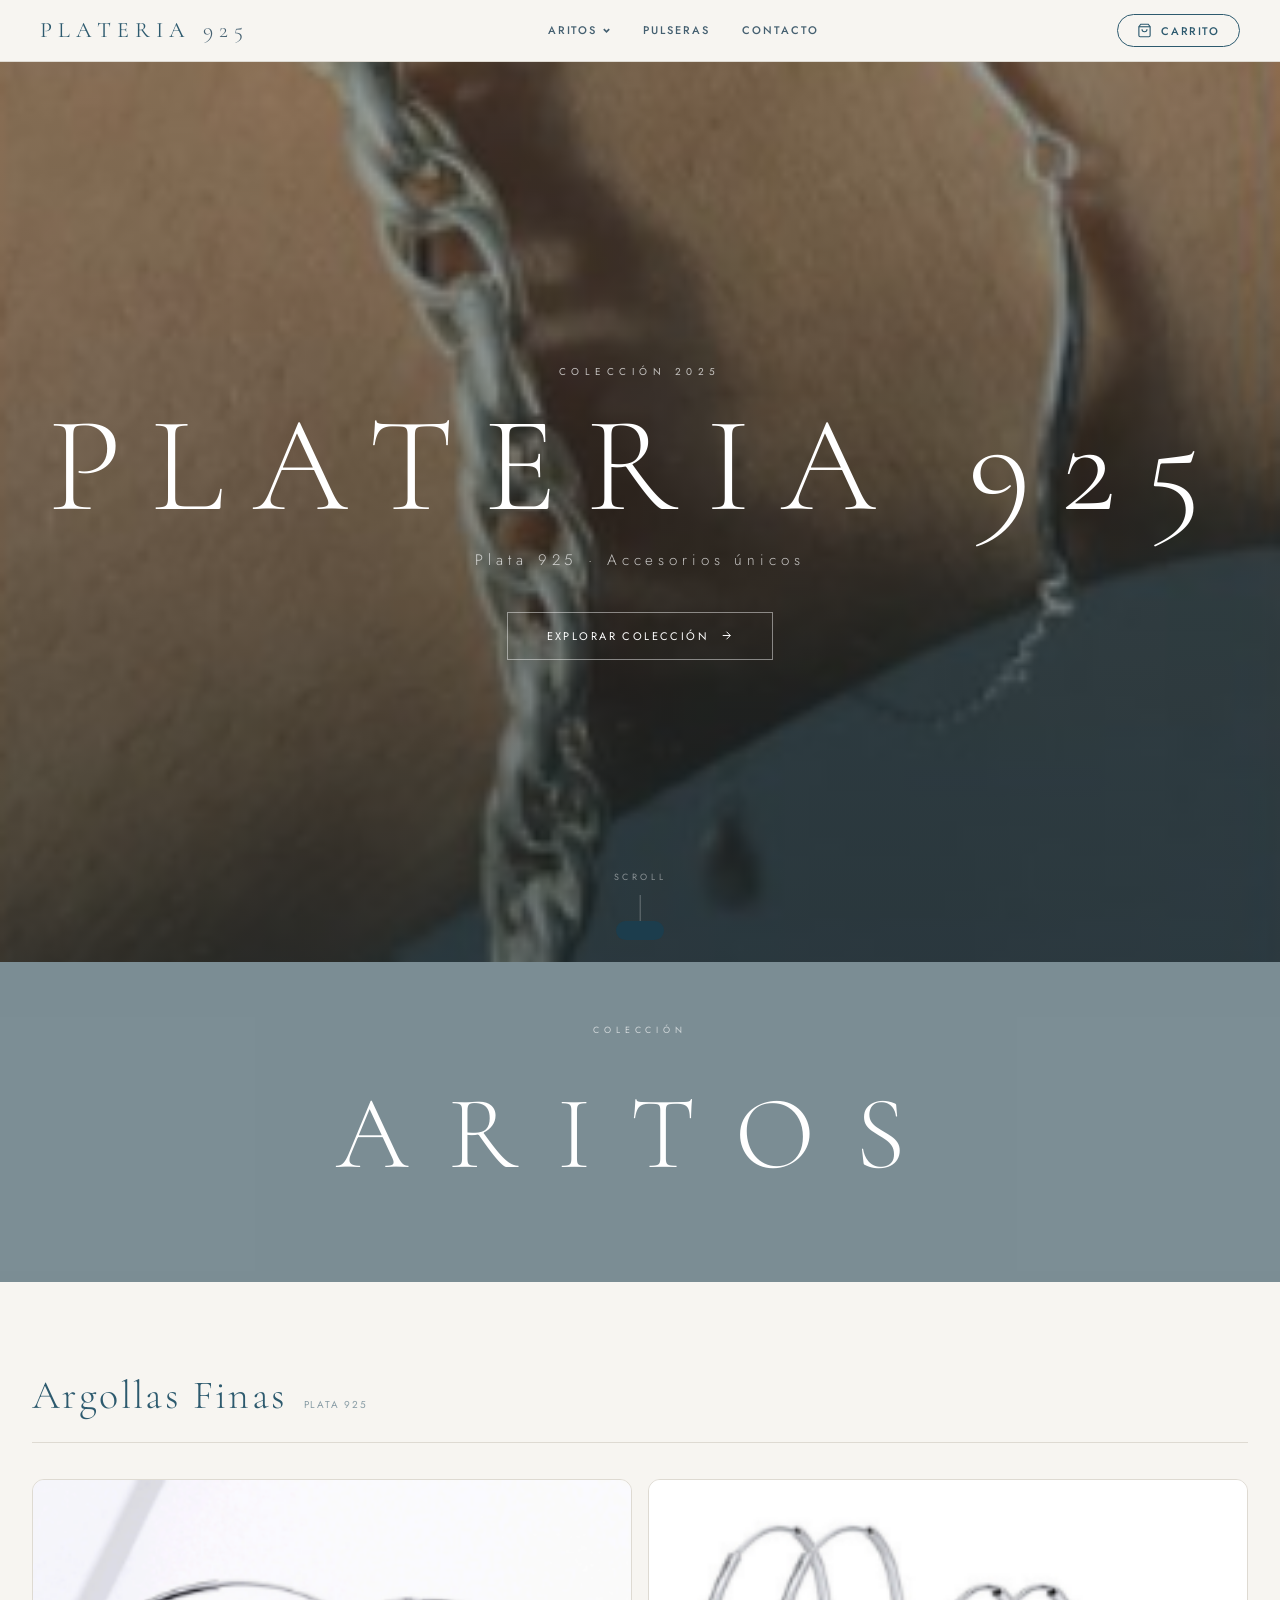
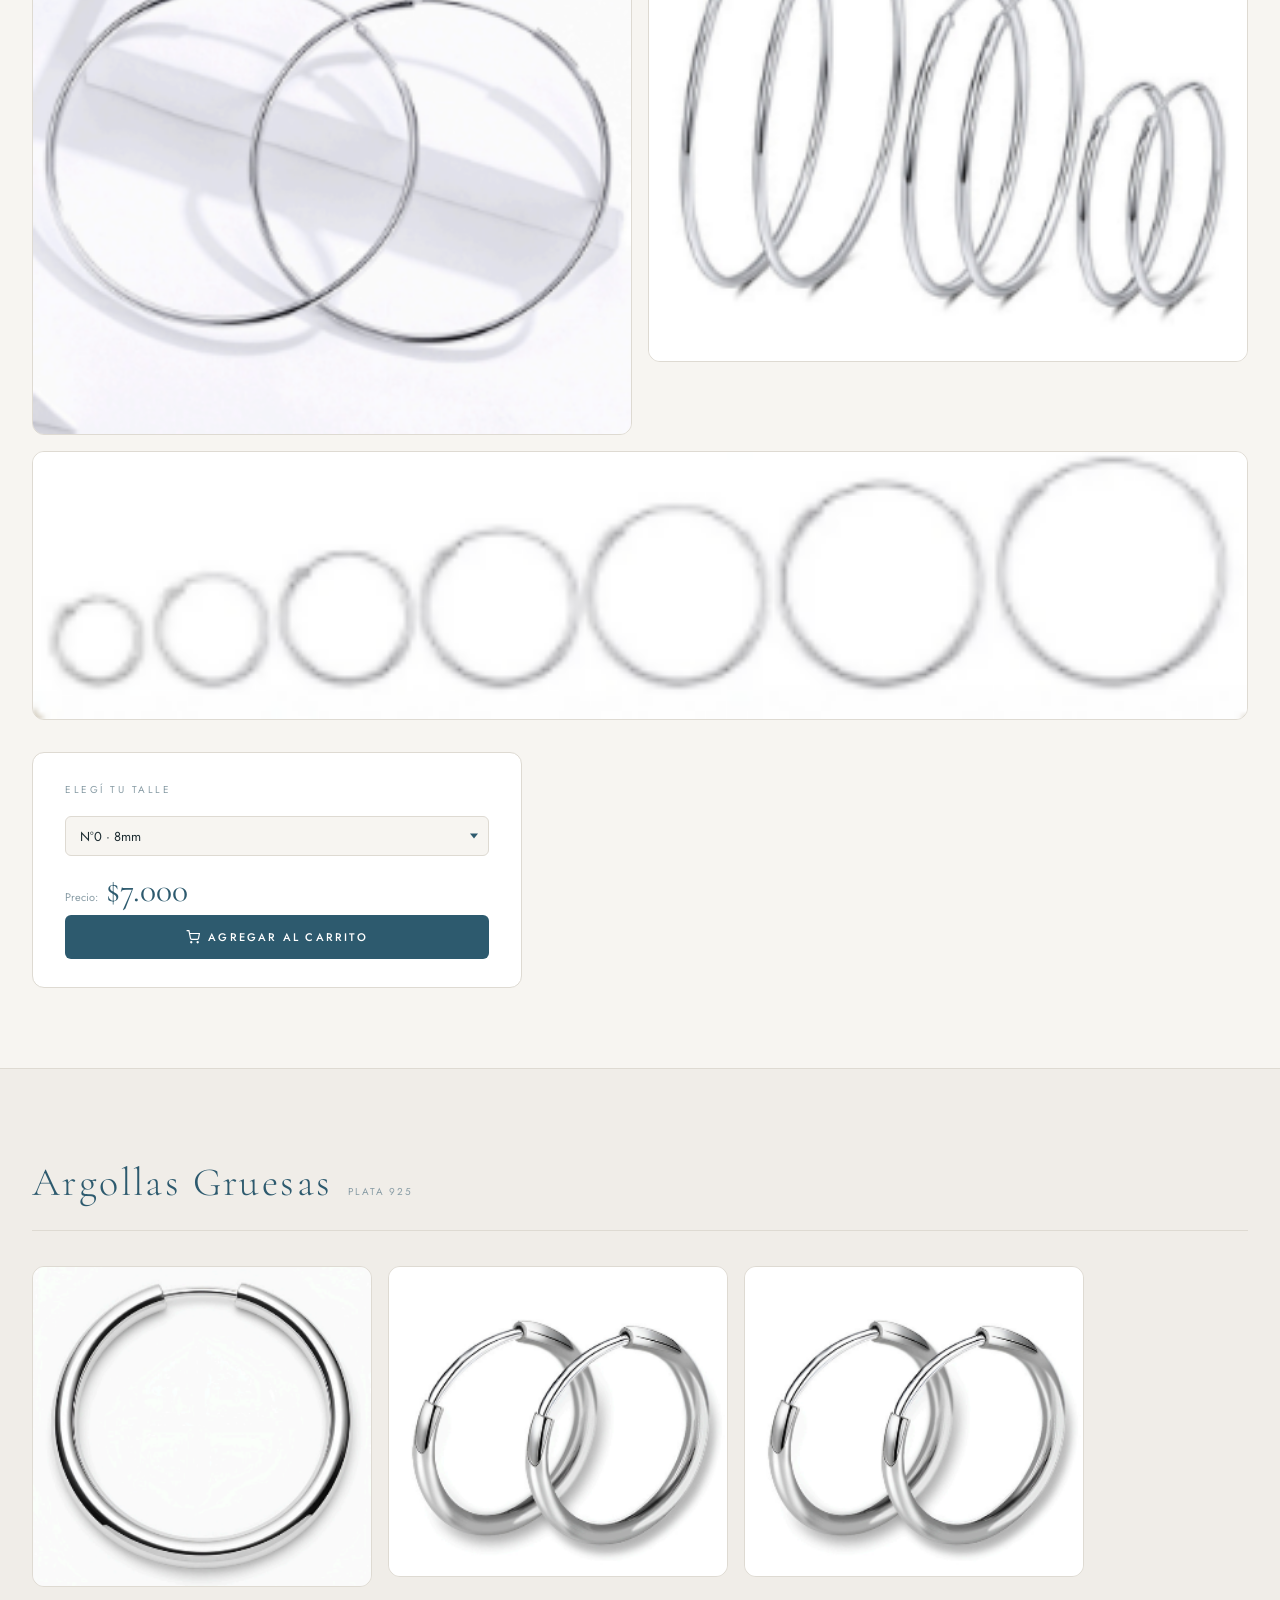
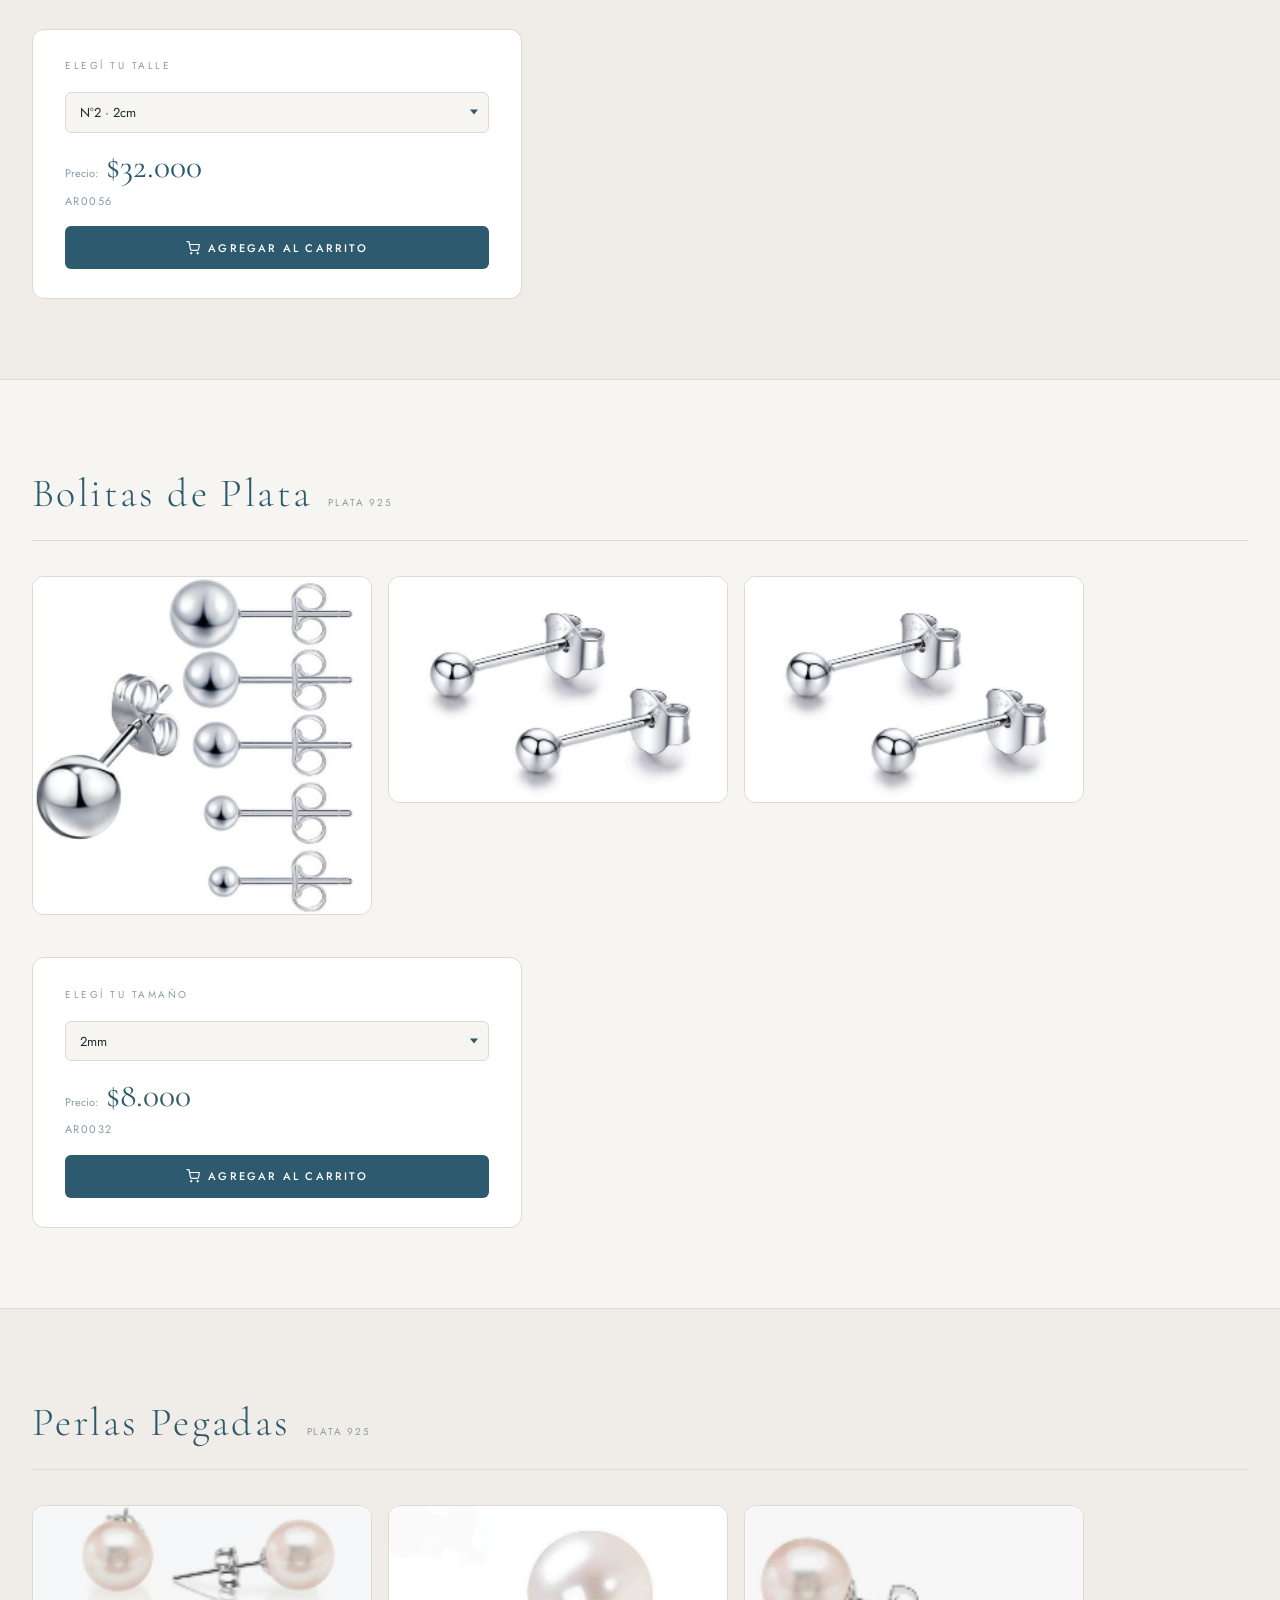
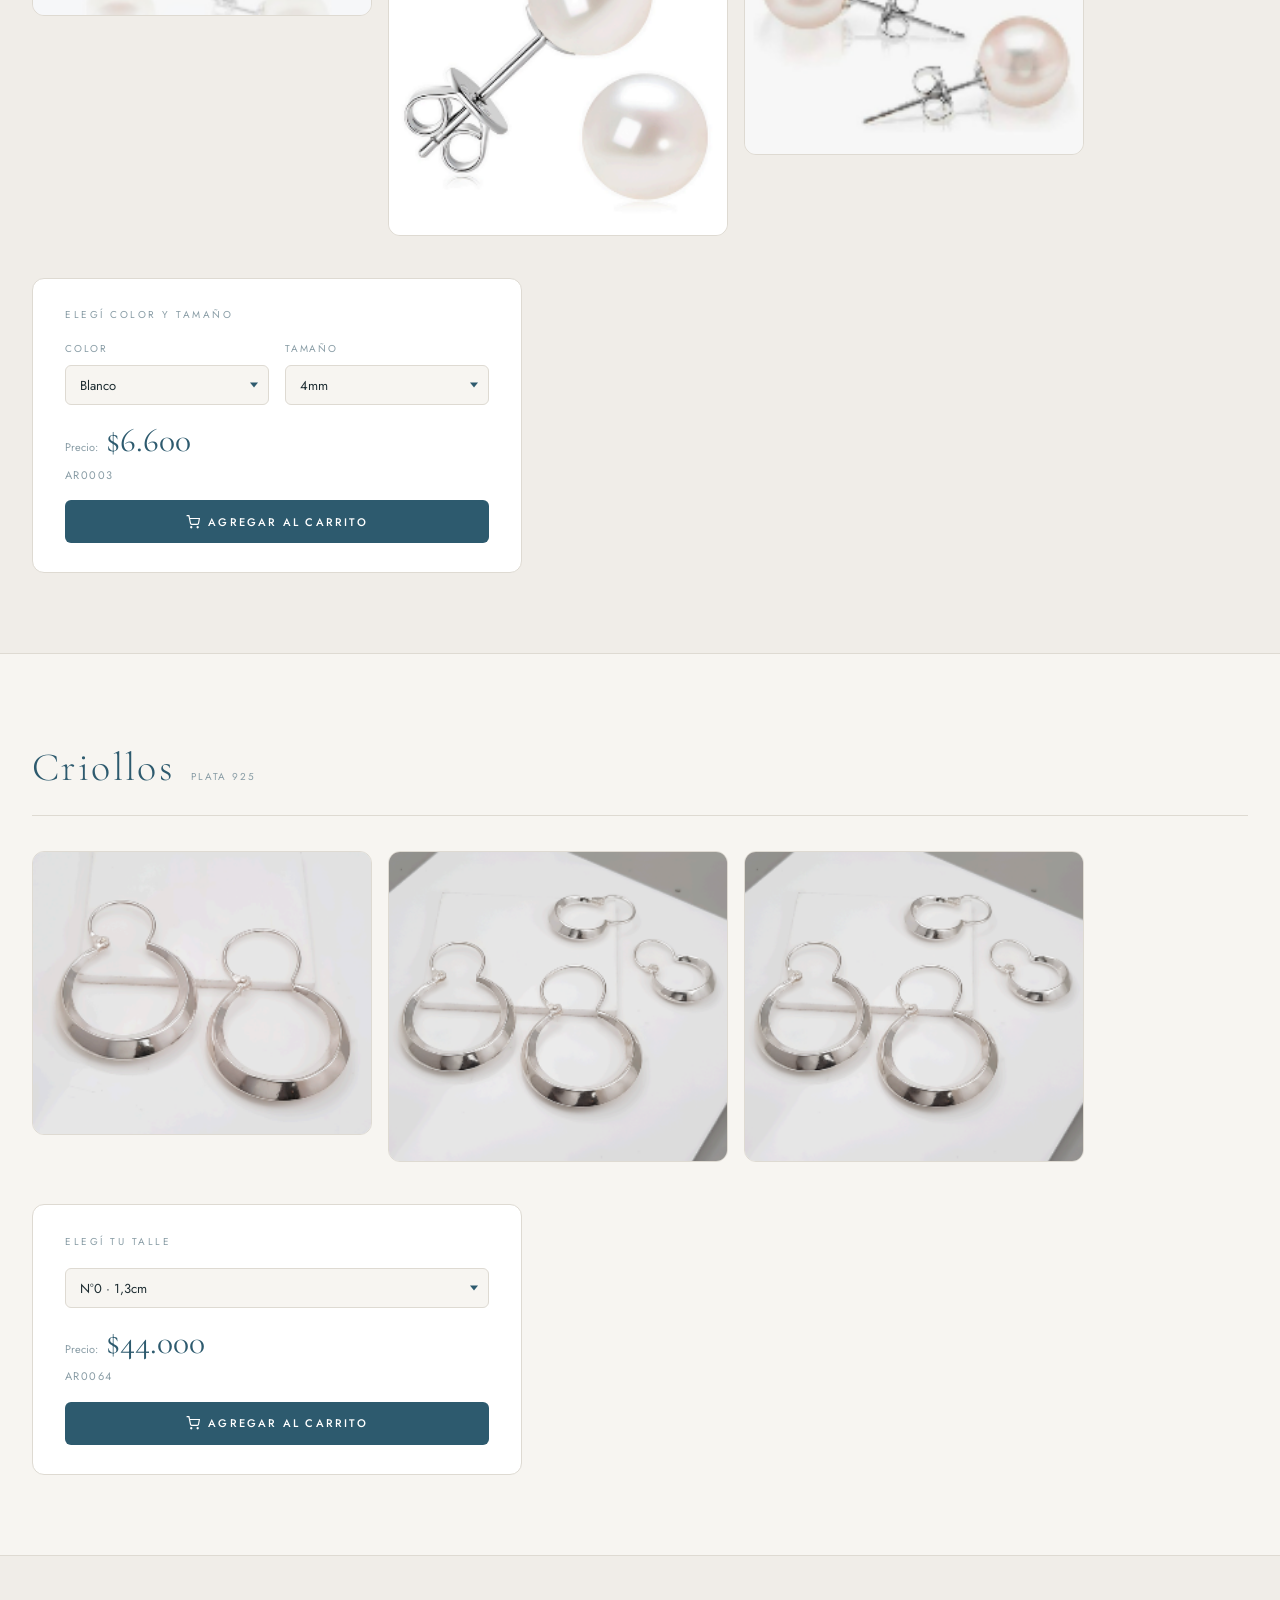
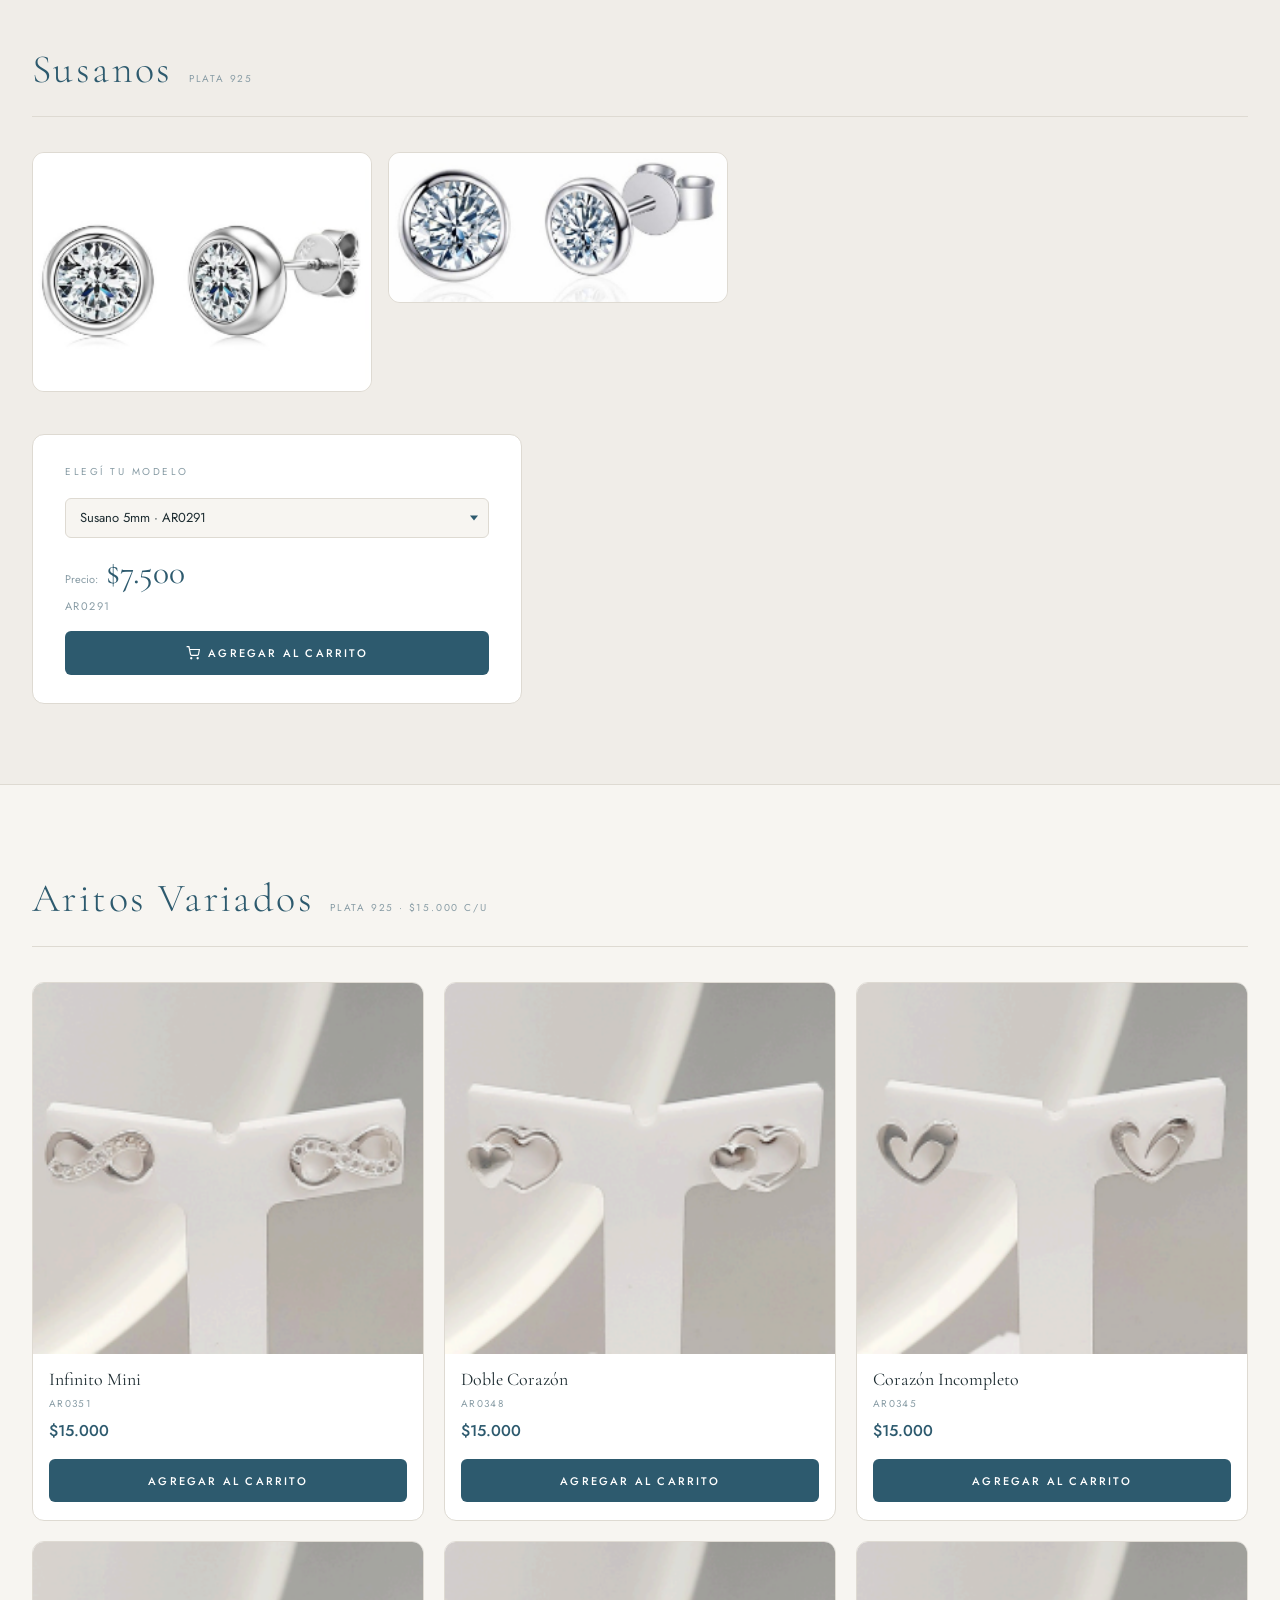
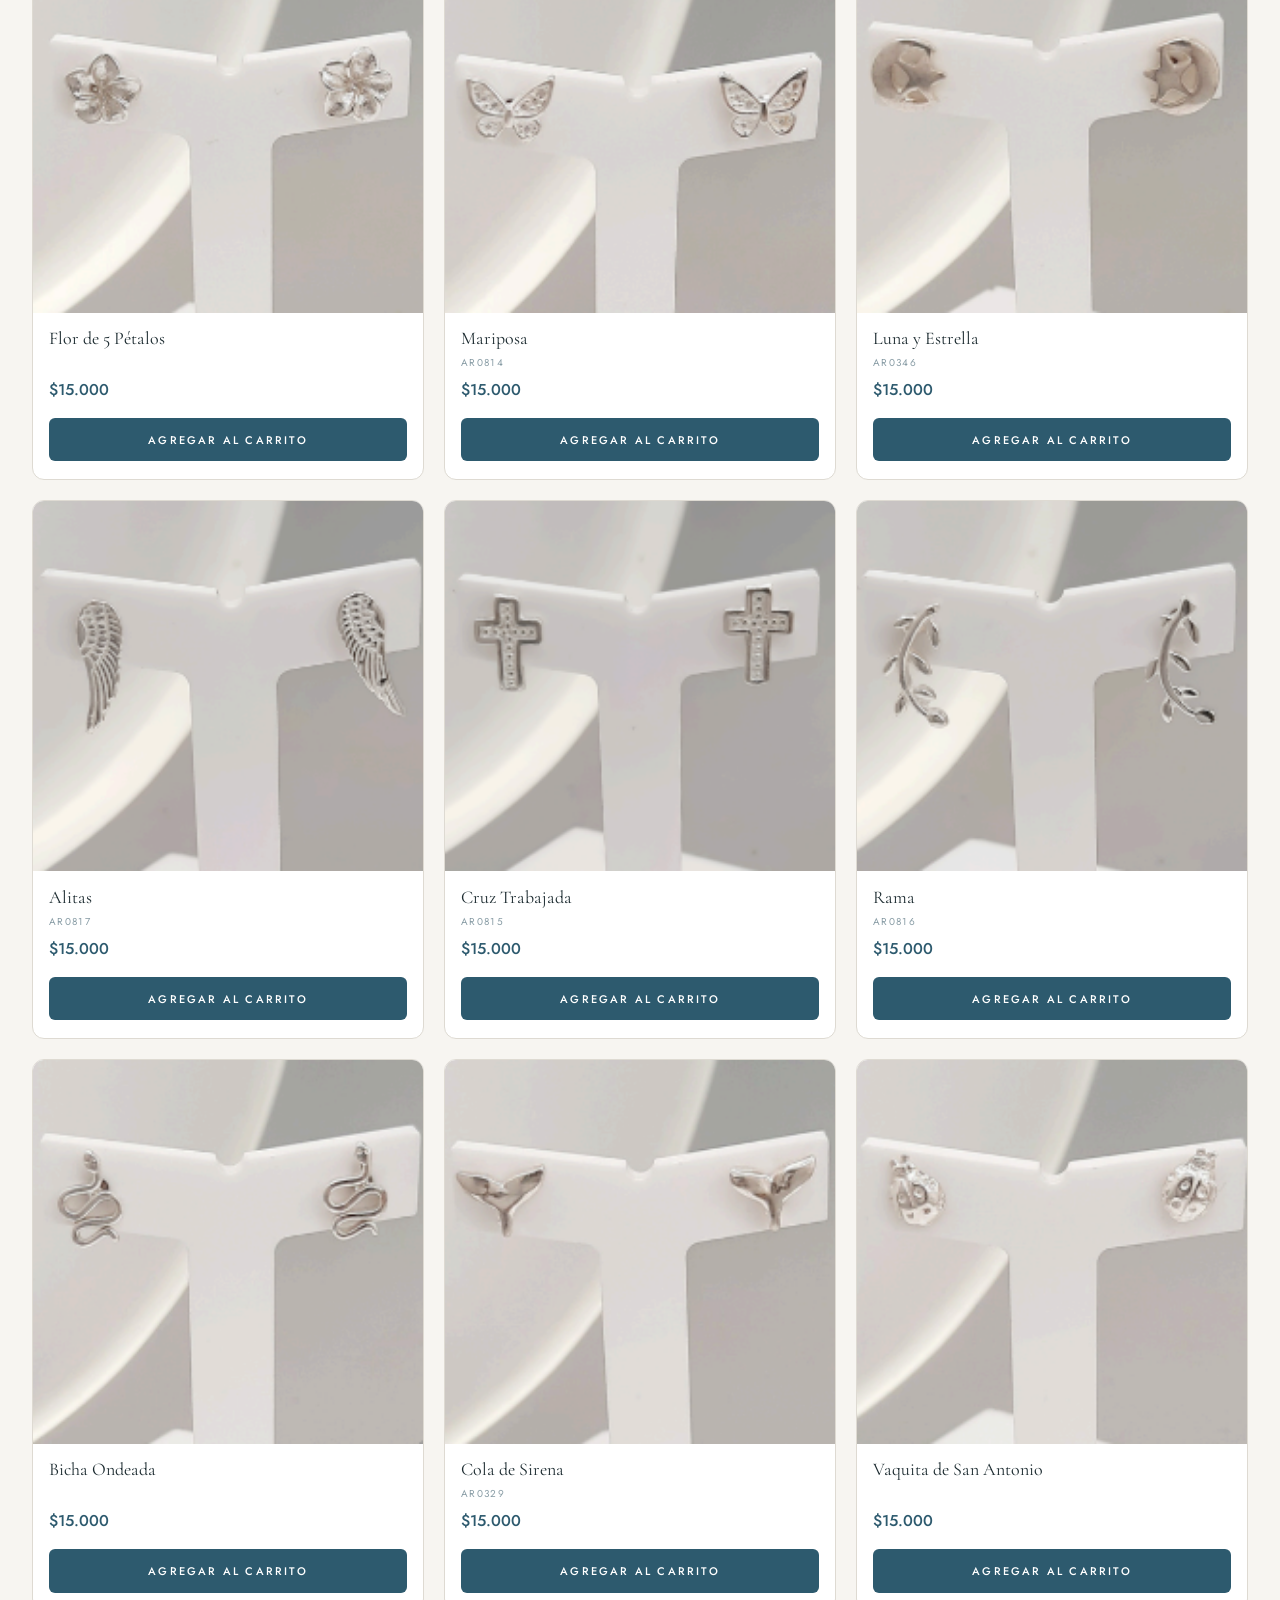
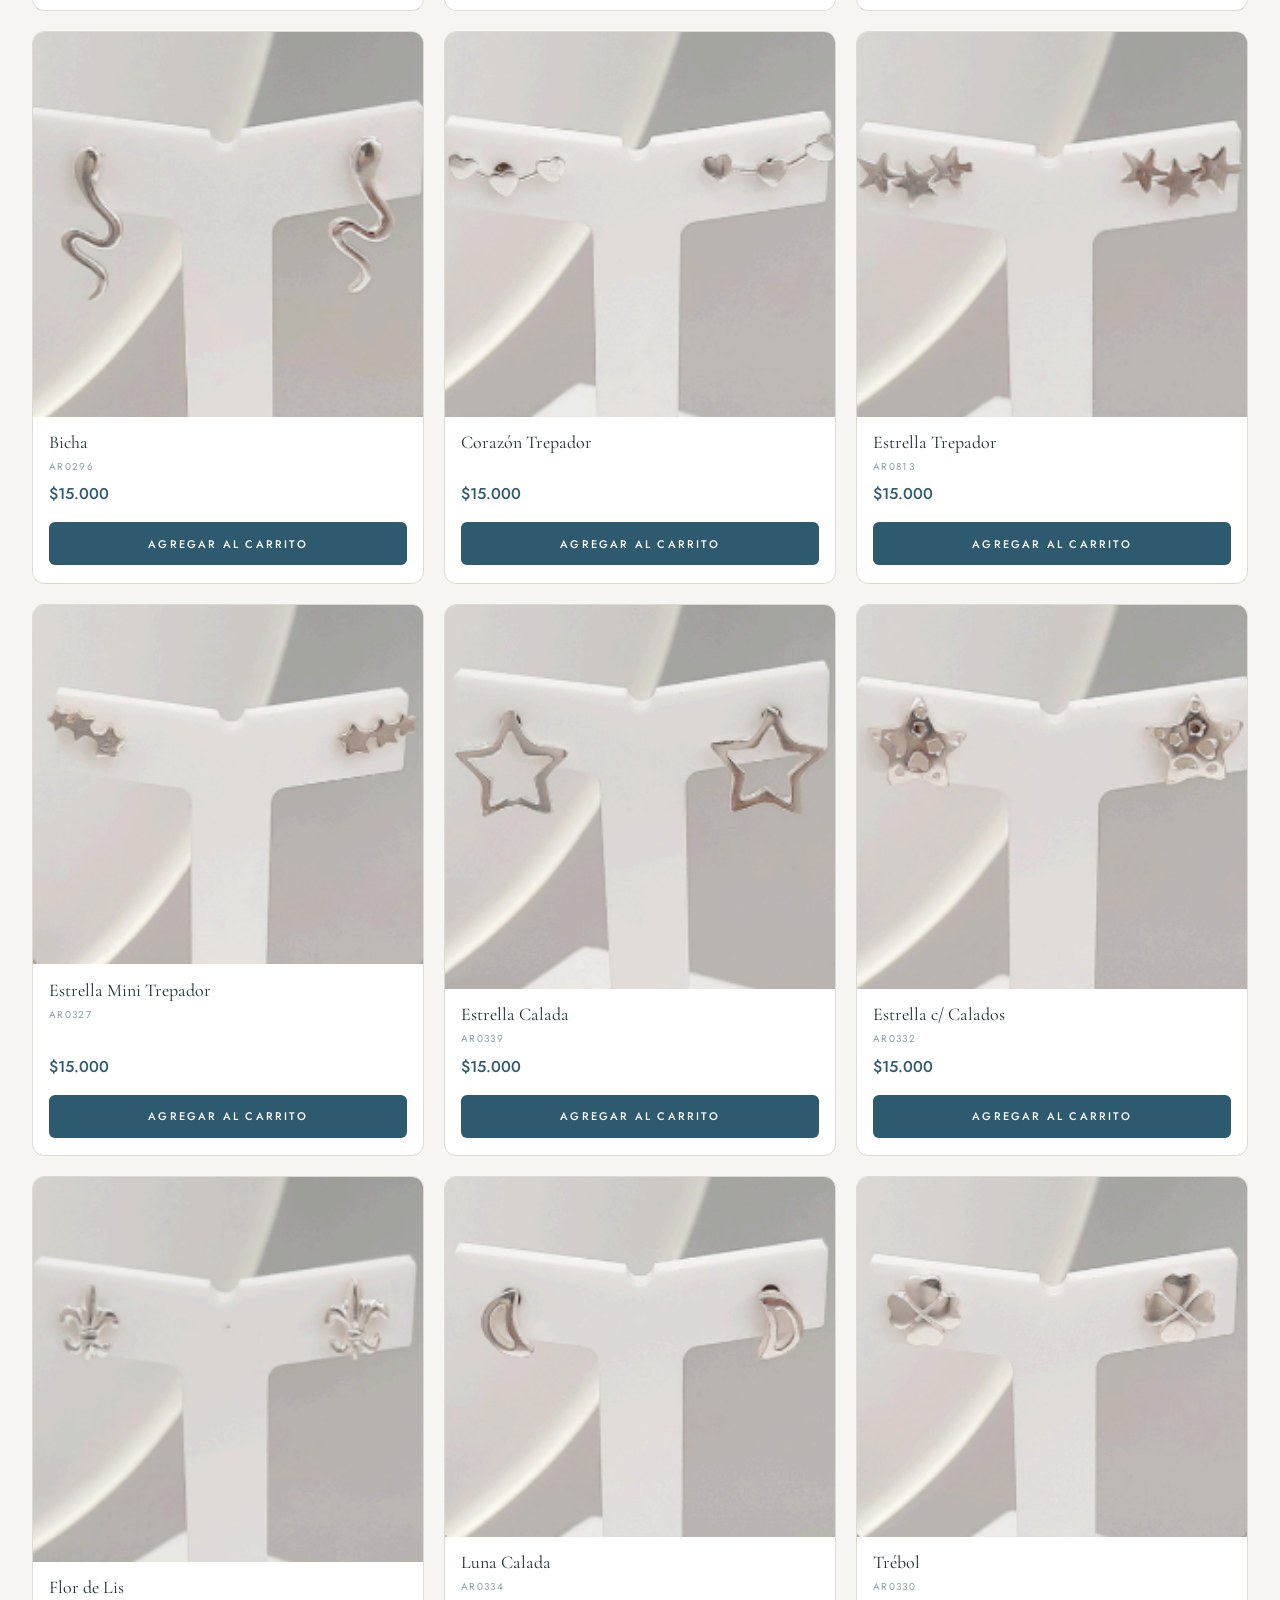
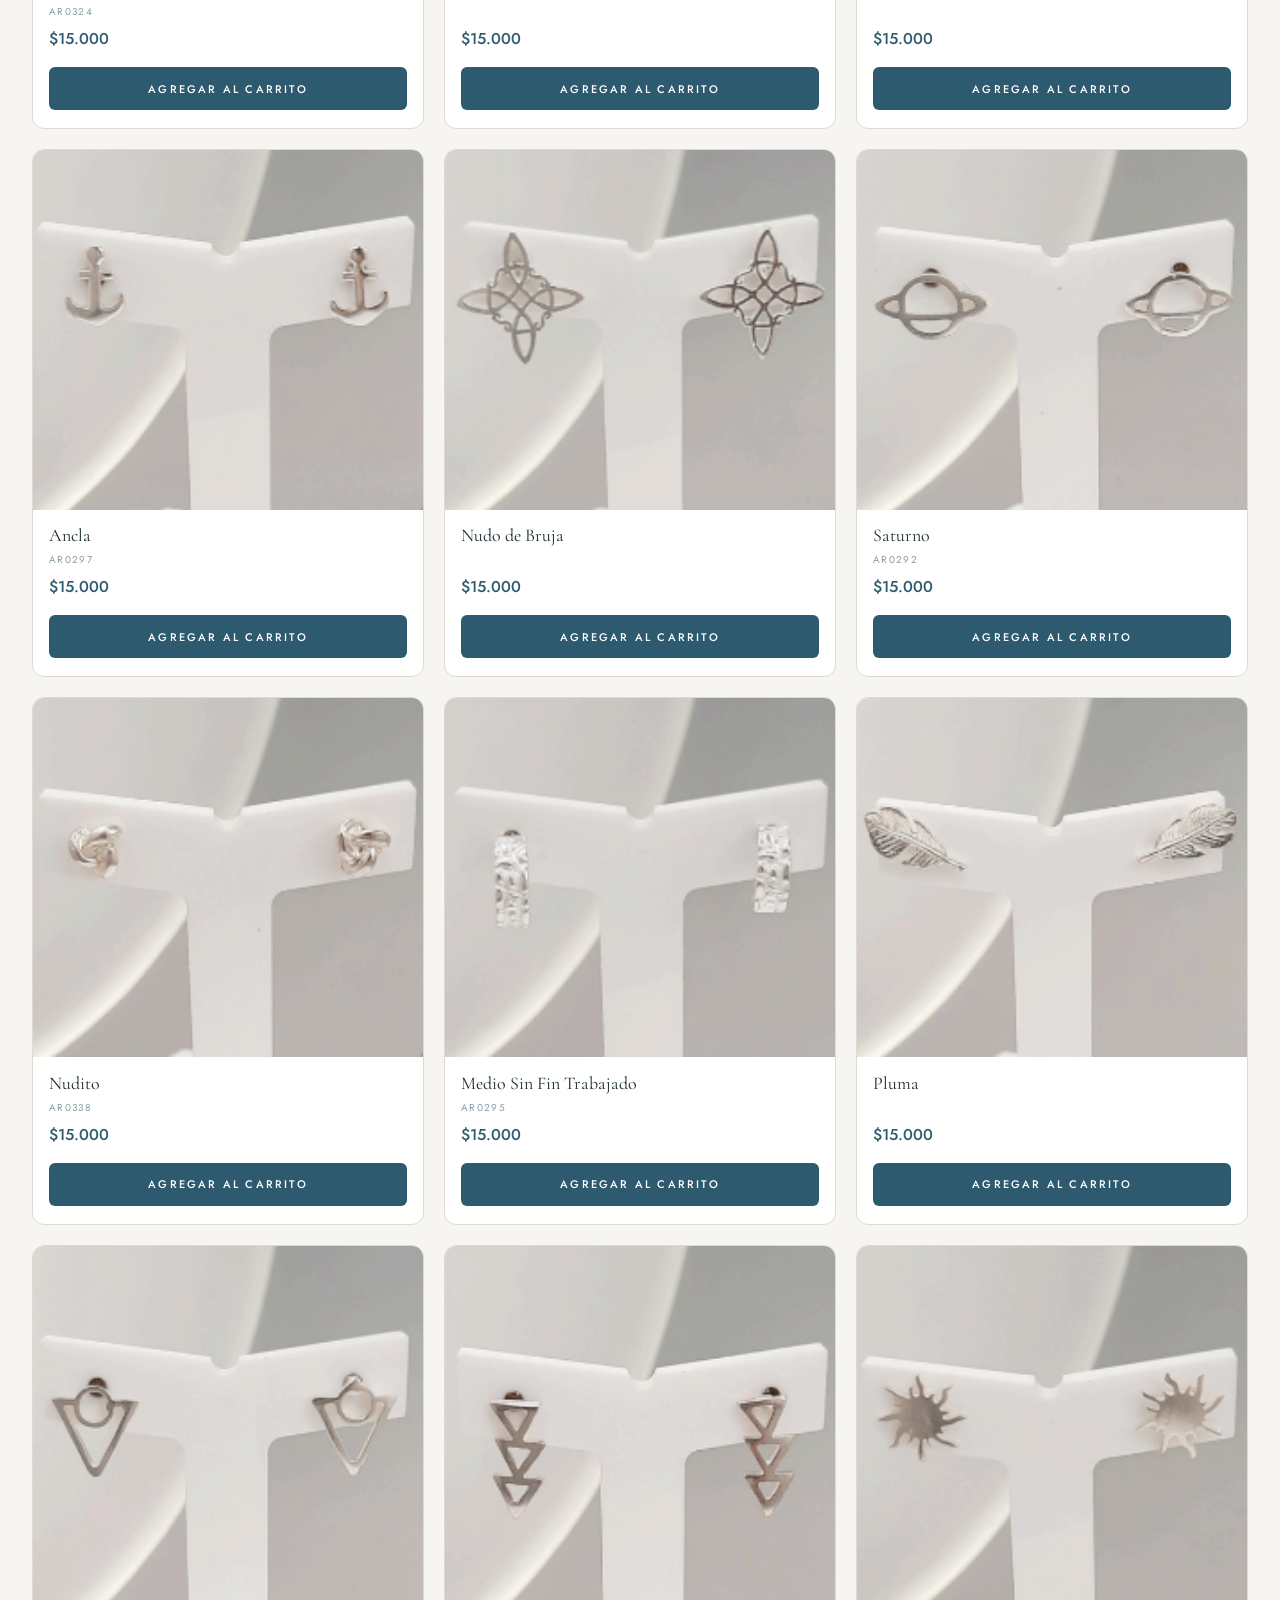
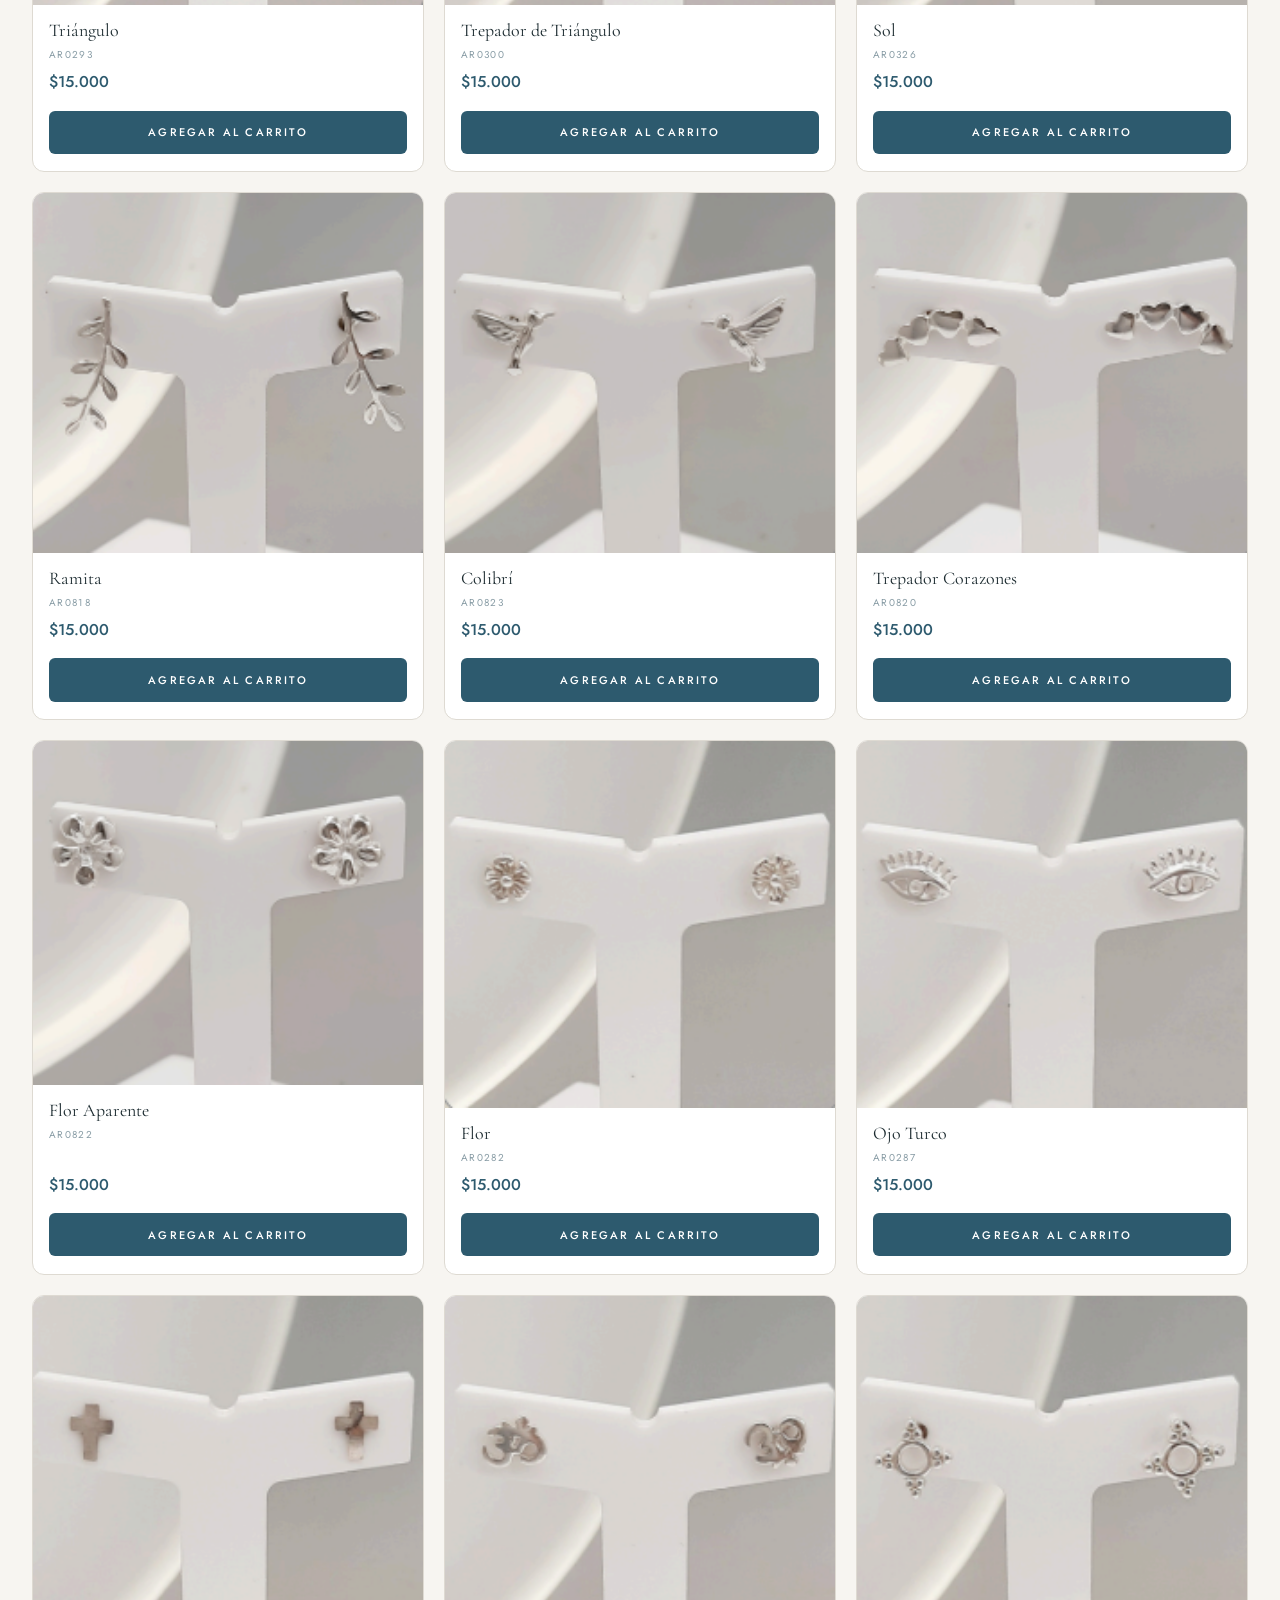
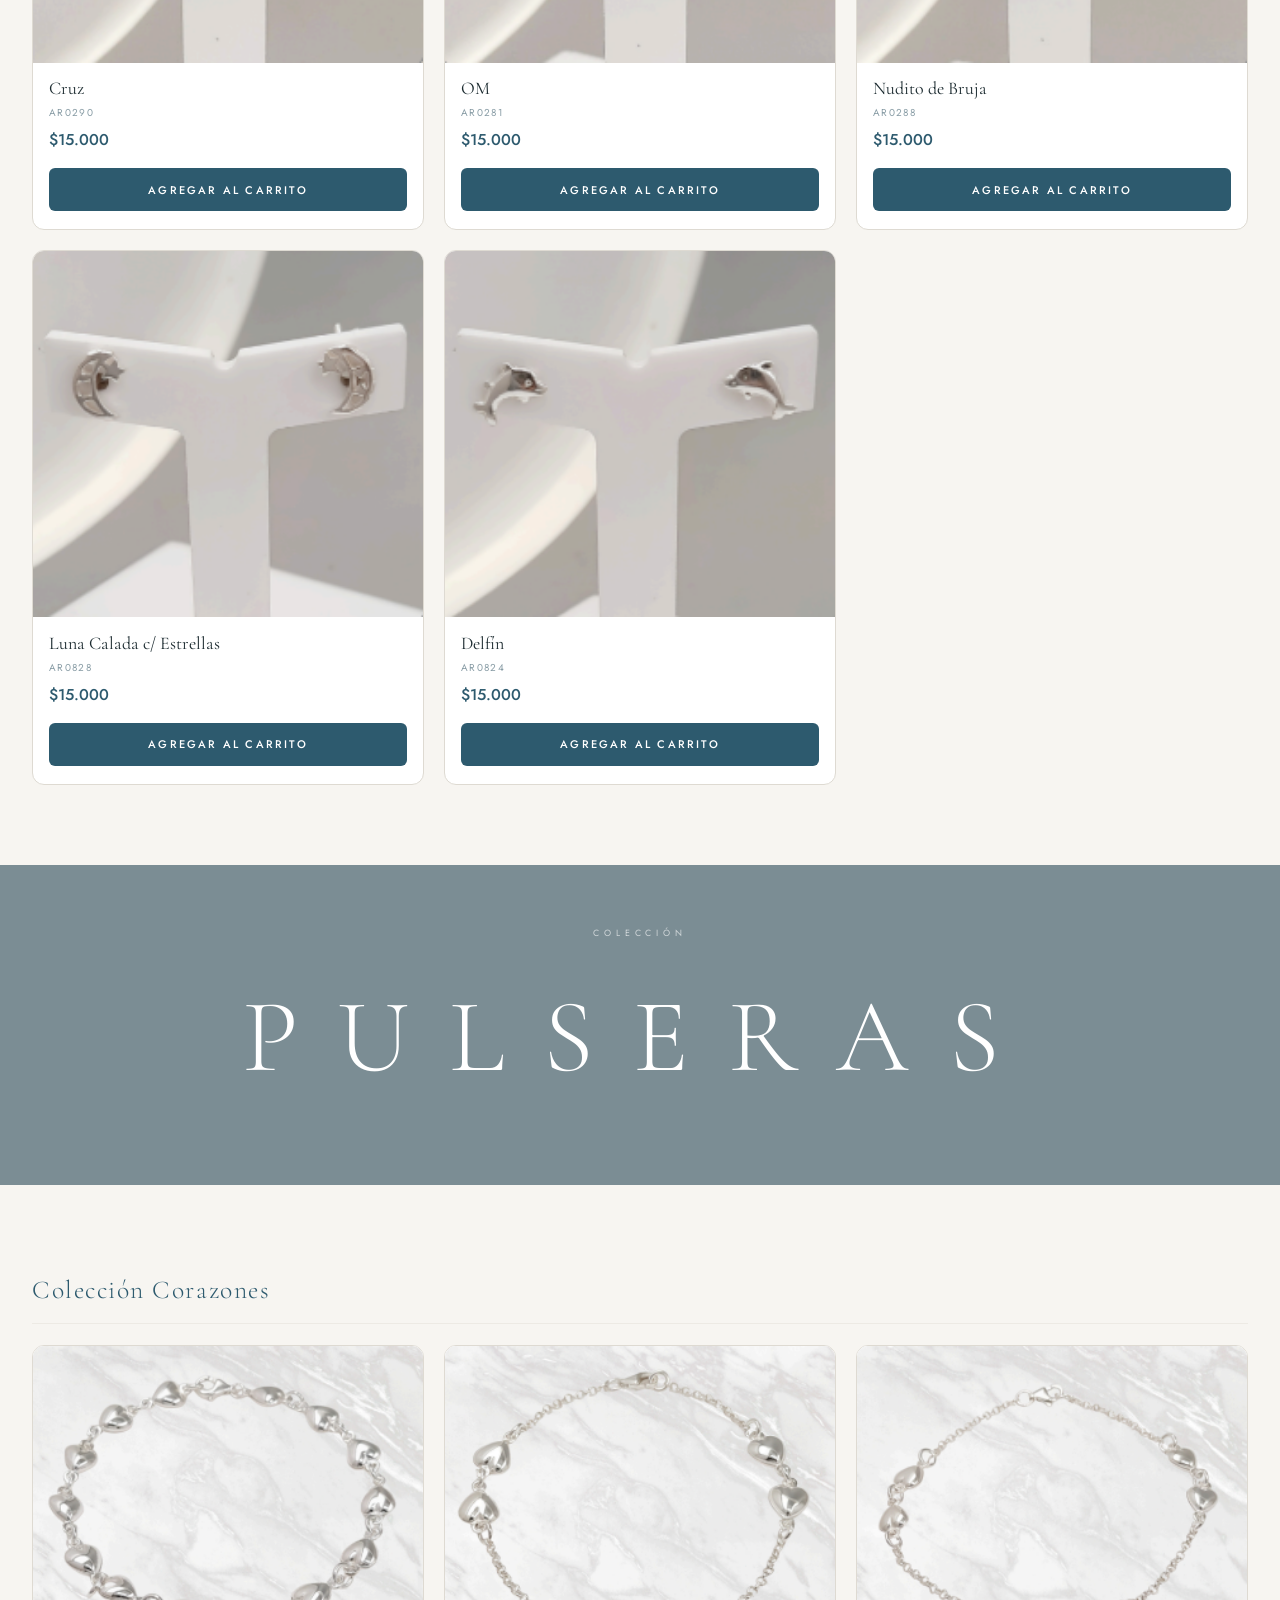
==== commit c0b948e9: "Rename: Bijou 925 → Plateria 925 across all display text Co-Authored-By: Claude Sonnet 4.6 <noreply@" ====
--- a/index.html
+++ b/index.html
@@ -56,7 +56,7 @@
 <head>
   <meta charset="UTF-8"/>
   <meta name="viewport" content="width=device-width,initial-scale=1.0"/>
-  <title>BIJOU 925 · Plata 925 · Accesorios únicos</title>
+  <title>PLATERIA 925 · Plata 925 · Accesorios únicos</title>
   <link rel="preconnect" href="https://fonts.googleapis.com"/>
   <link rel="preconnect" href="https://fonts.gstatic.com" crossorigin/>
   <link href="https://fonts.googleapis.com/css2?family=Cormorant+Garamond:ital,wght@0,300;0,400;0,600;1,300;1,400&family=Jost:wght@300;400;500;600&display=swap" rel="stylesheet"/>
@@ -502,8 +502,9 @@
     .pcard.oos:hover{box-shadow:none;transform:none;border-color:var(--border)}
     .oos-badge{
       display:inline-block;
-      background:#e53935;color:#fff;
-      font-size:9px;font-weight:600;letter-spacing:.18em;text-transform:uppercase;
+      background:var(--bg-card);color:var(--text-muted);
+      border:1px solid var(--border);
+      font-size:9px;font-weight:500;letter-spacing:.18em;text-transform:uppercase;
       padding:.25rem .65rem;border-radius:2rem;
       margin-bottom:.3rem;
     }
@@ -761,7 +762,7 @@
      HEADER
 ═══════════════════════════════════════ -->
 <header id="hdr">
-  <a href="#" class="logo">Bijou <em>925</em></a>
+  <a href="#" class="logo">Plateria <em>925</em></a>
 
   <nav class="dsk-nav">
     <div class="nav-item">
@@ -813,7 +814,7 @@
 <section class="hero">
   <div class="hero-body">
     <span class="hero-eye">Colección 2025</span>
-    <h1 class="hero-title">Bijou 925</h1>
+    <h1 class="hero-title">Plateria 925</h1>
     <p class="hero-tag">Plata 925 · Accesorios únicos</p>
     <a href="#aritos" class="hero-cta">
       Explorar colección
@@ -1161,7 +1162,7 @@
      FOOTER / CONTACTO
 ═══════════════════════════════════════ -->
 <footer id="contacto">
-  <div class="ft-logo">Bijou 925</div>
+  <div class="ft-logo">Plateria 925</div>
   <p class="ft-tag">Plata 925 · Accesorios únicos · Buenos Aires</p>
   <p class="ft-info">
     Todos nuestros accesorios son de <strong style="color:#fff;font-weight:500">Plata 925 / 900</strong>.<br>
@@ -1174,7 +1175,7 @@
     Consultar por WhatsApp
   </a>
   <hr>
-  <p class="ft-copy">© 2025 Bijou 925 · Buenos Aires, Argentina</p>
+  <p class="ft-copy">© 2025 Plateria 925 · Buenos Aires, Argentina</p>
 </footer>
 
 </div><!-- /page -->
@@ -1745,22 +1746,18 @@
 
   /* render grids — apply live prices and stock */
   const varGrid = $('grid-variados');
-  varGrid.innerHTML = VARIADOS.filter(v => liveInStock('v-' + (v.c || v.img)))
-    .map(v => buildVariado(v)).join('');
+  varGrid.innerHTML = VARIADOS.map(v => buildVariado(v)).join('');
 
   const pulGrid = $('grid-pulseras');
-  if(liveInStock('pulseras')){
-    PULSERAS.forEach(p => {
-      if(p._h){
-        pulGrid.insertAdjacentHTML('beforeend', `<div class="grid-lbl"><h3>${p._h}</h3></div>`);
-      } else {
-        if(!liveInStock(p.c)) return;
-        const overP19 = livePrice(p.c, p.p19);
-        const overP21 = p.p21 ? livePrice(p.c, p.p21) : undefined;
-        pulGrid.insertAdjacentHTML('beforeend', buildPulsera({...p, p19:overP19, p21:overP21}));
-      }
-    });
-  }
+  PULSERAS.forEach(p => {
+    if(p._h){
+      pulGrid.insertAdjacentHTML('beforeend', `<div class="grid-lbl"><h3>${p._h}</h3></div>`);
+    } else {
+      const overP19 = livePrice(p.c, p.p19);
+      const overP21 = p.p21 ? livePrice(p.c, p.p21) : undefined;
+      pulGrid.insertAdjacentHTML('beforeend', buildPulsera({...p, p19:overP19, p21:overP21}));
+    }
+  });
 
   /* gray out entire sections marked out of stock */
   ['argollas-finas','argollas-gruesas','bolitas','perlas','criollos','susanos','variados'].forEach(id => {
@@ -1769,6 +1766,8 @@
       if(el){
         el.style.opacity = '.5';
         el.style.pointerEvents = 'none';
+        const hdr = el.querySelector('.sub-hdr');
+        if(hdr) hdr.insertAdjacentHTML('afterend','<span class="oos-badge" style="display:inline-block;margin-bottom:1rem">Sin stock</span>');
       }
     }
   });
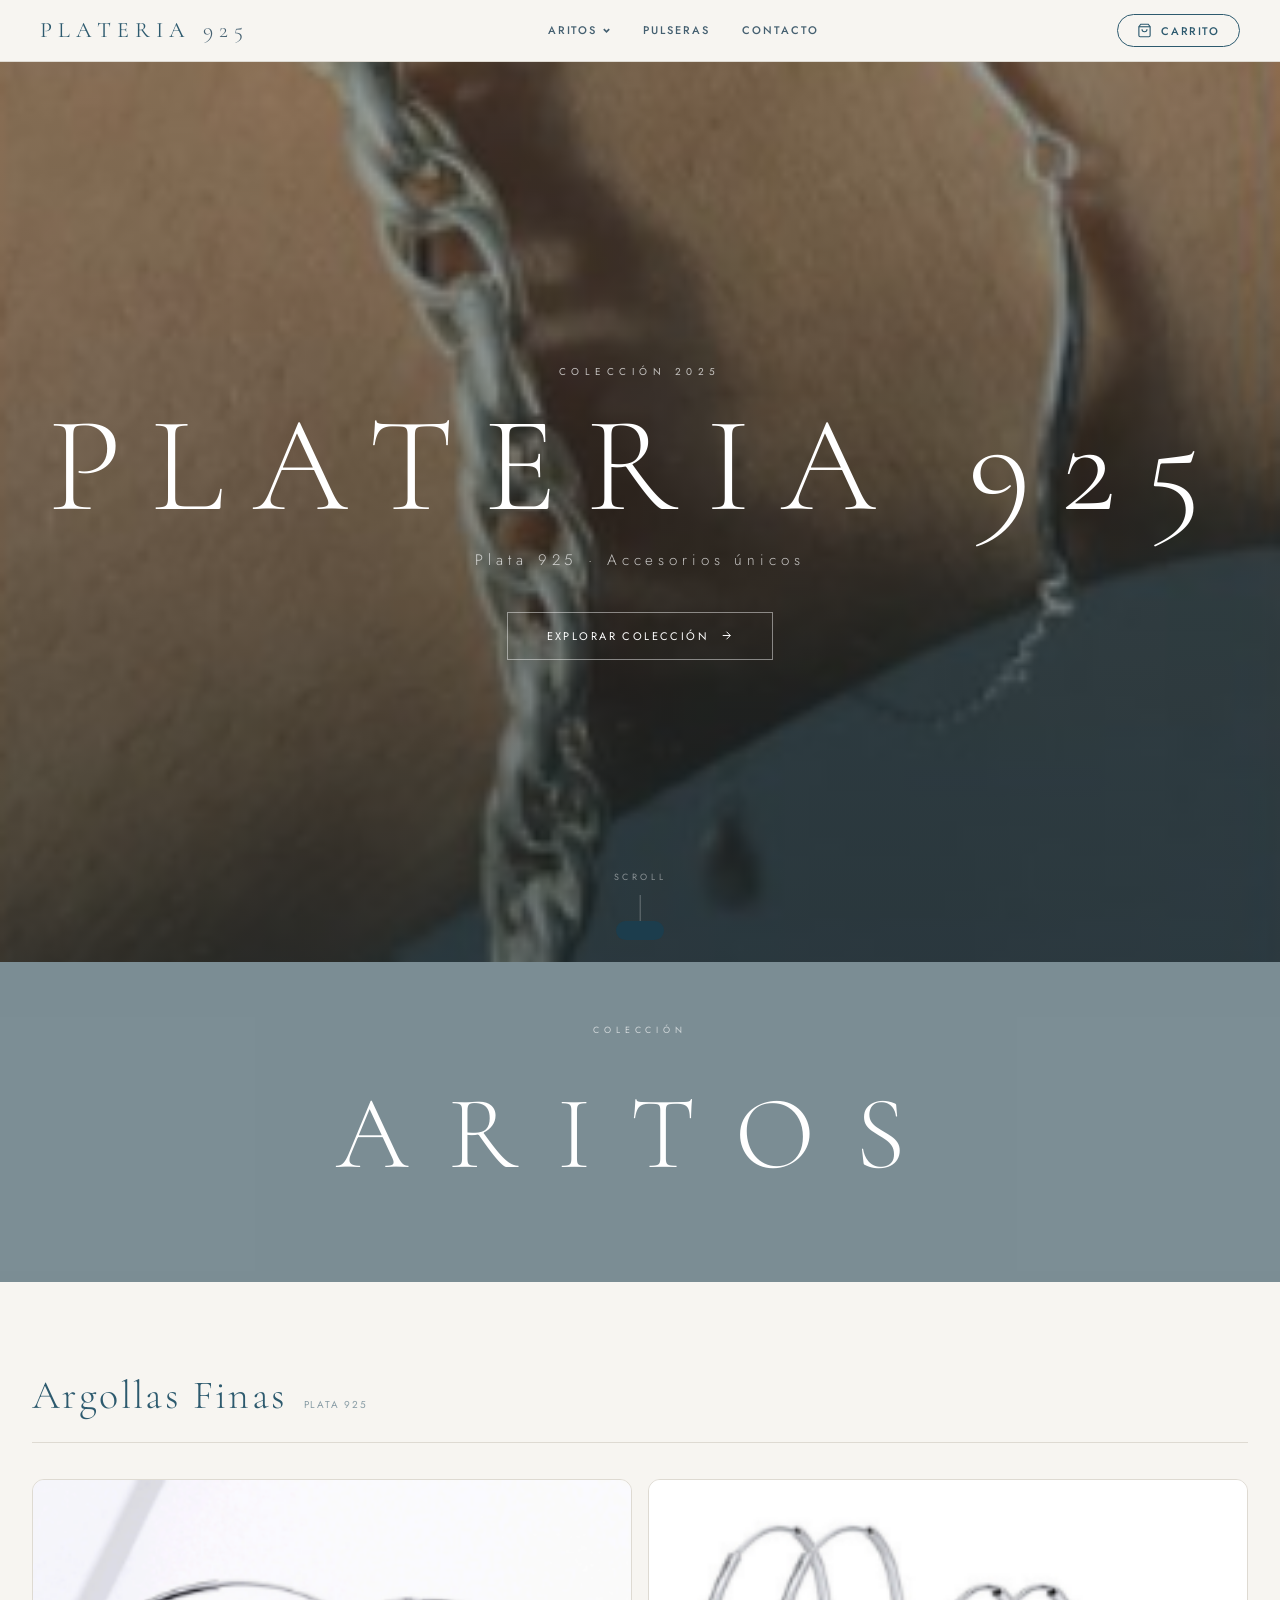
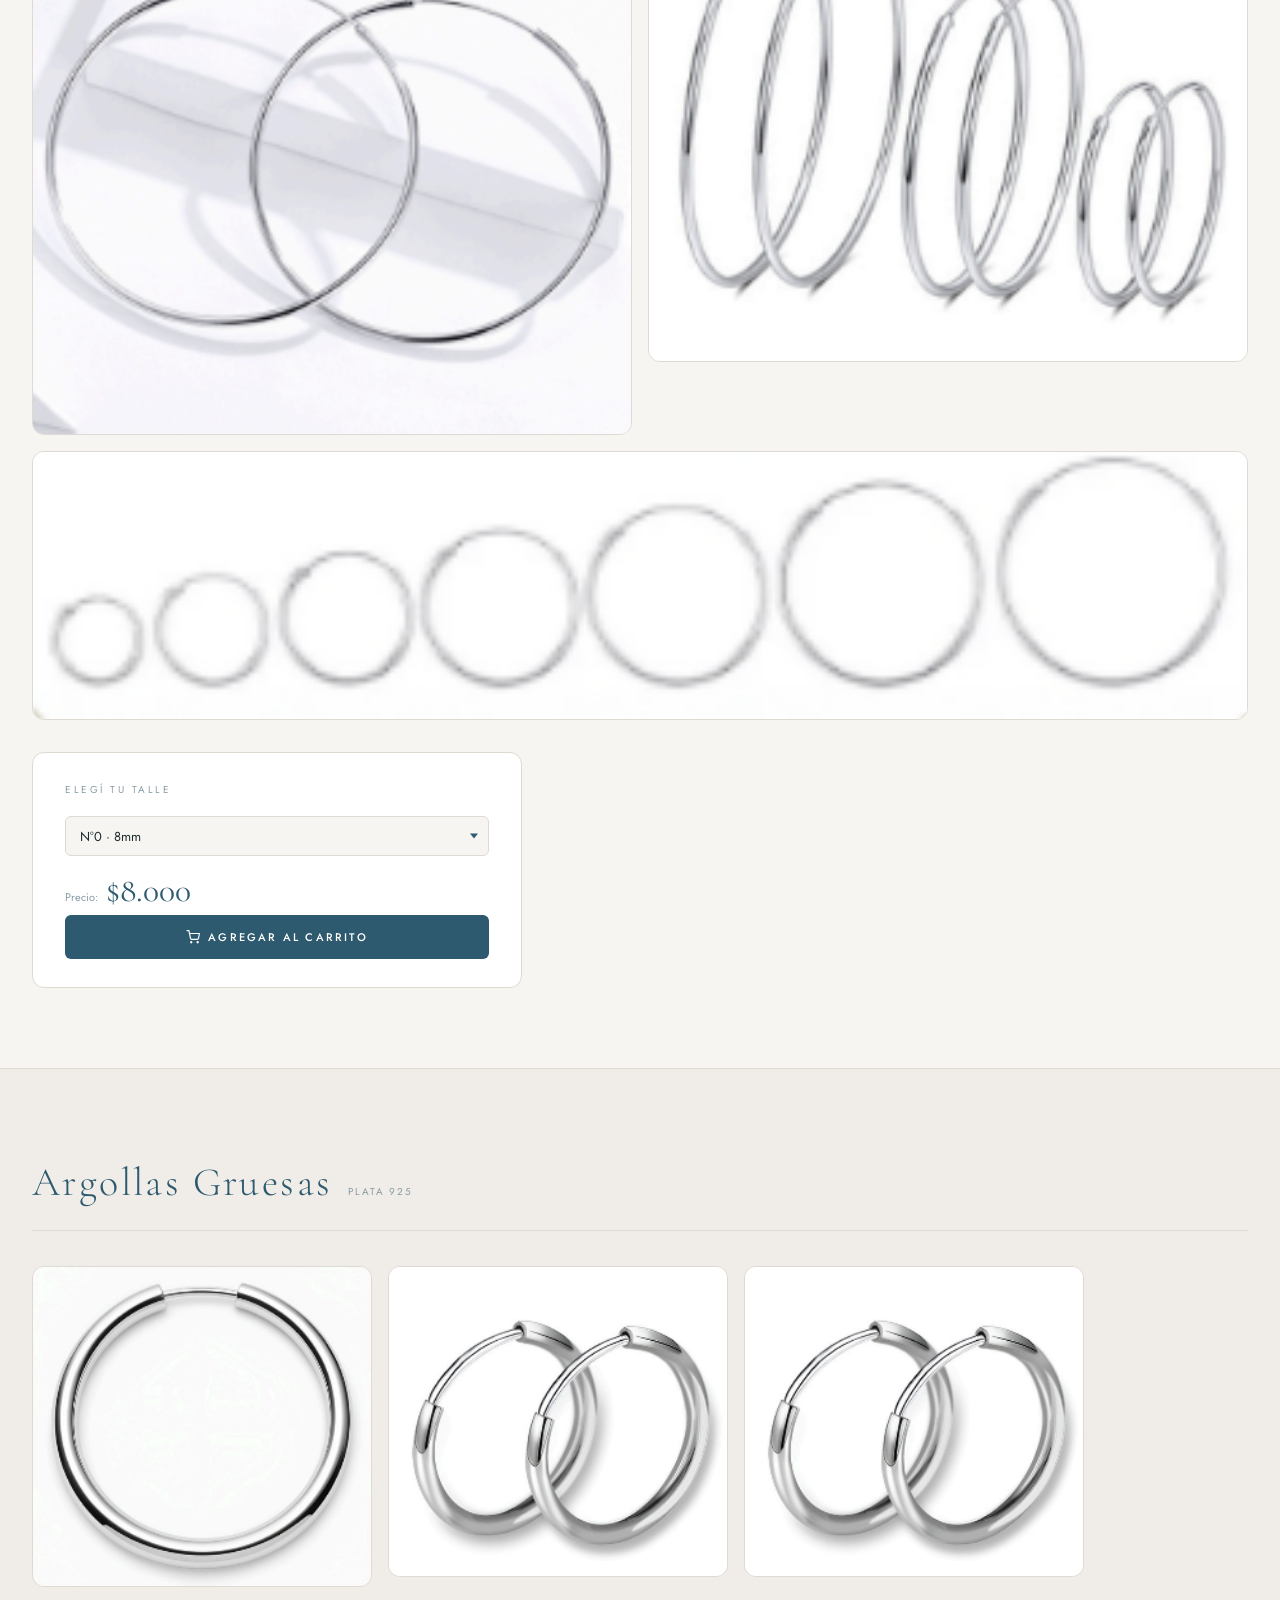
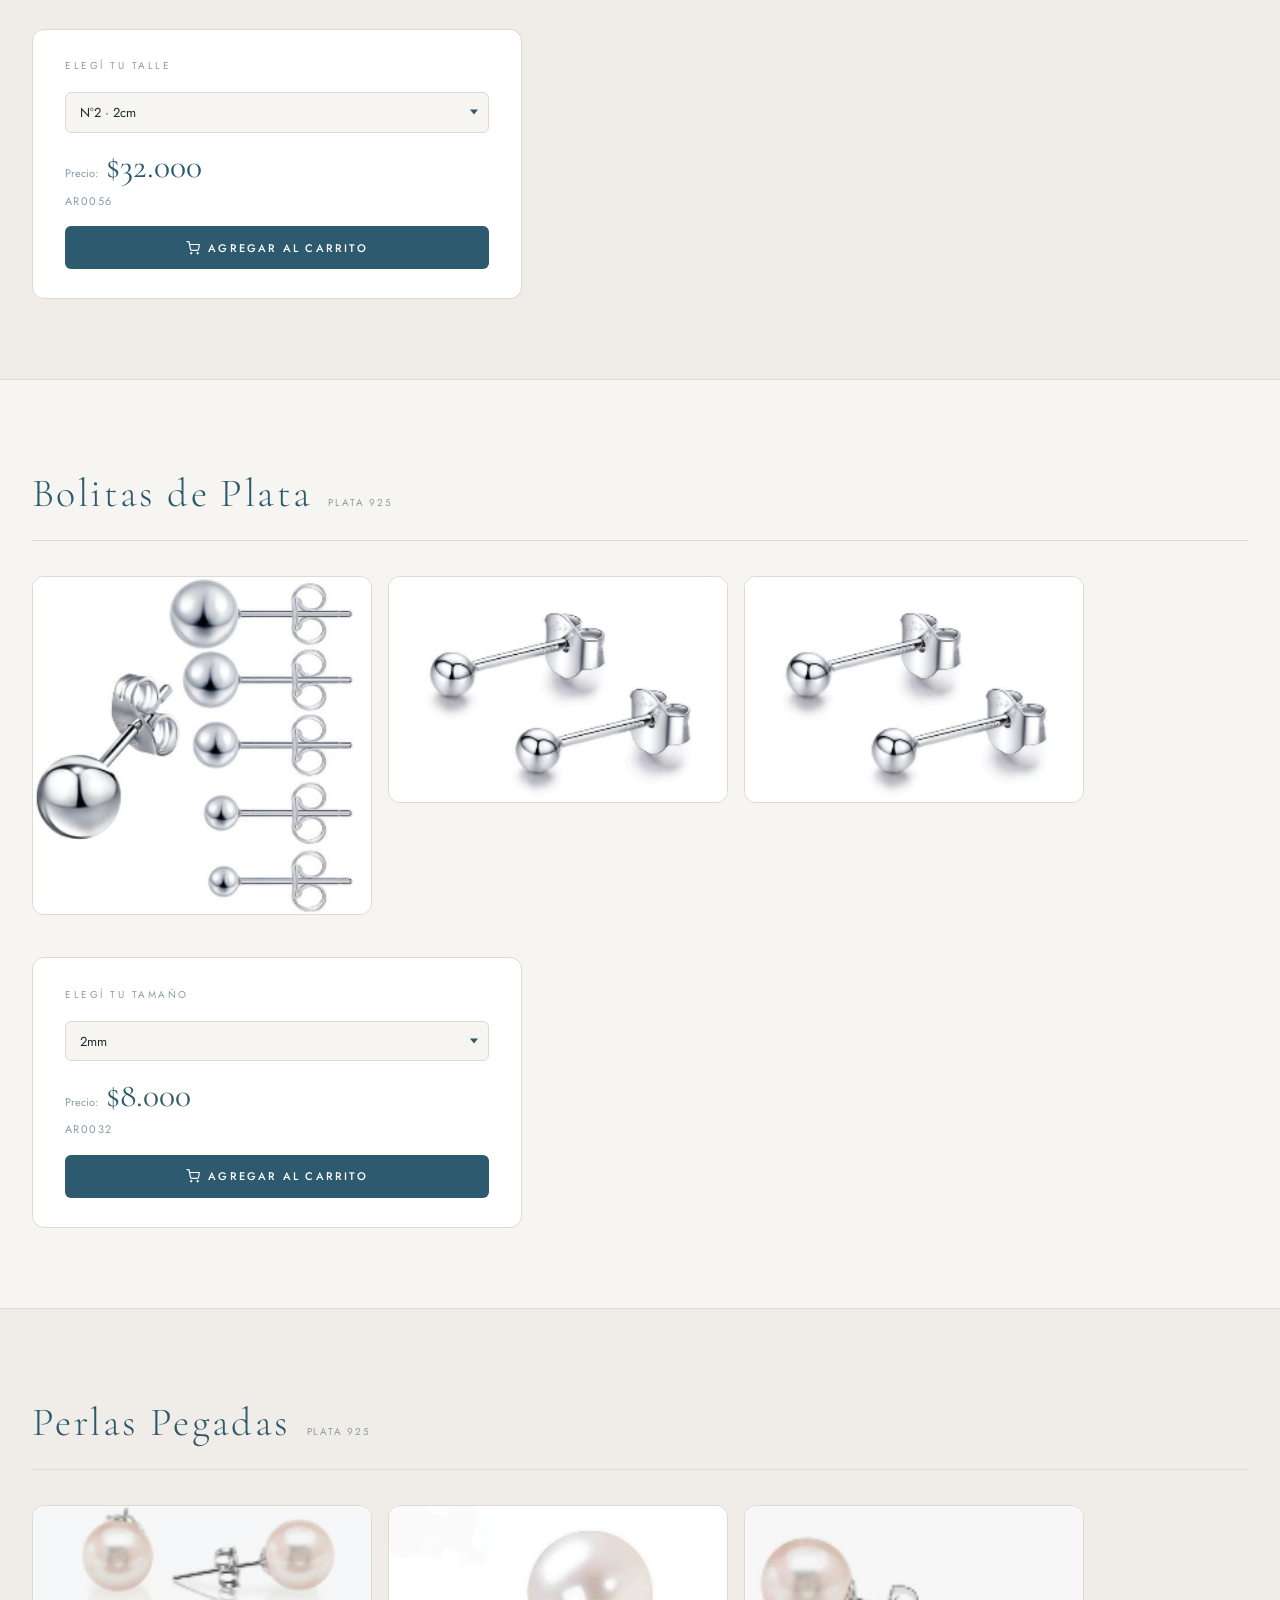
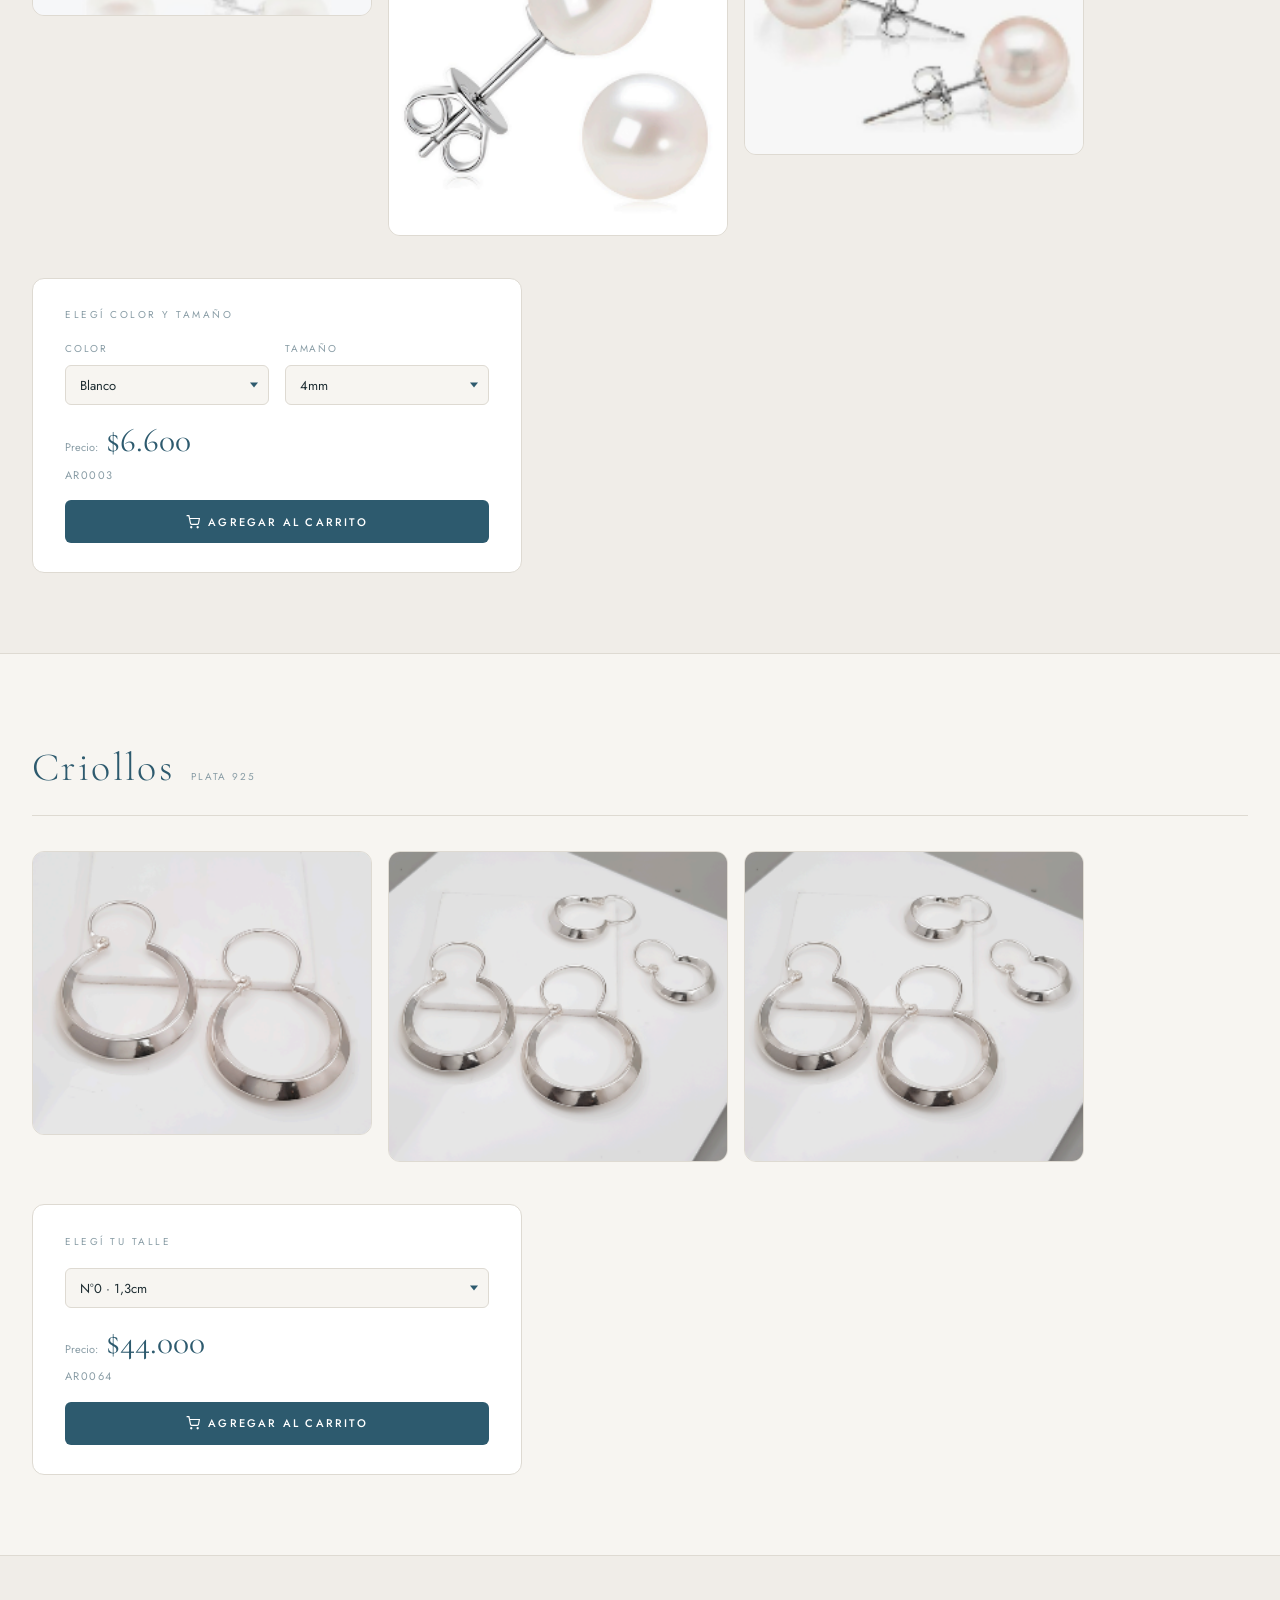
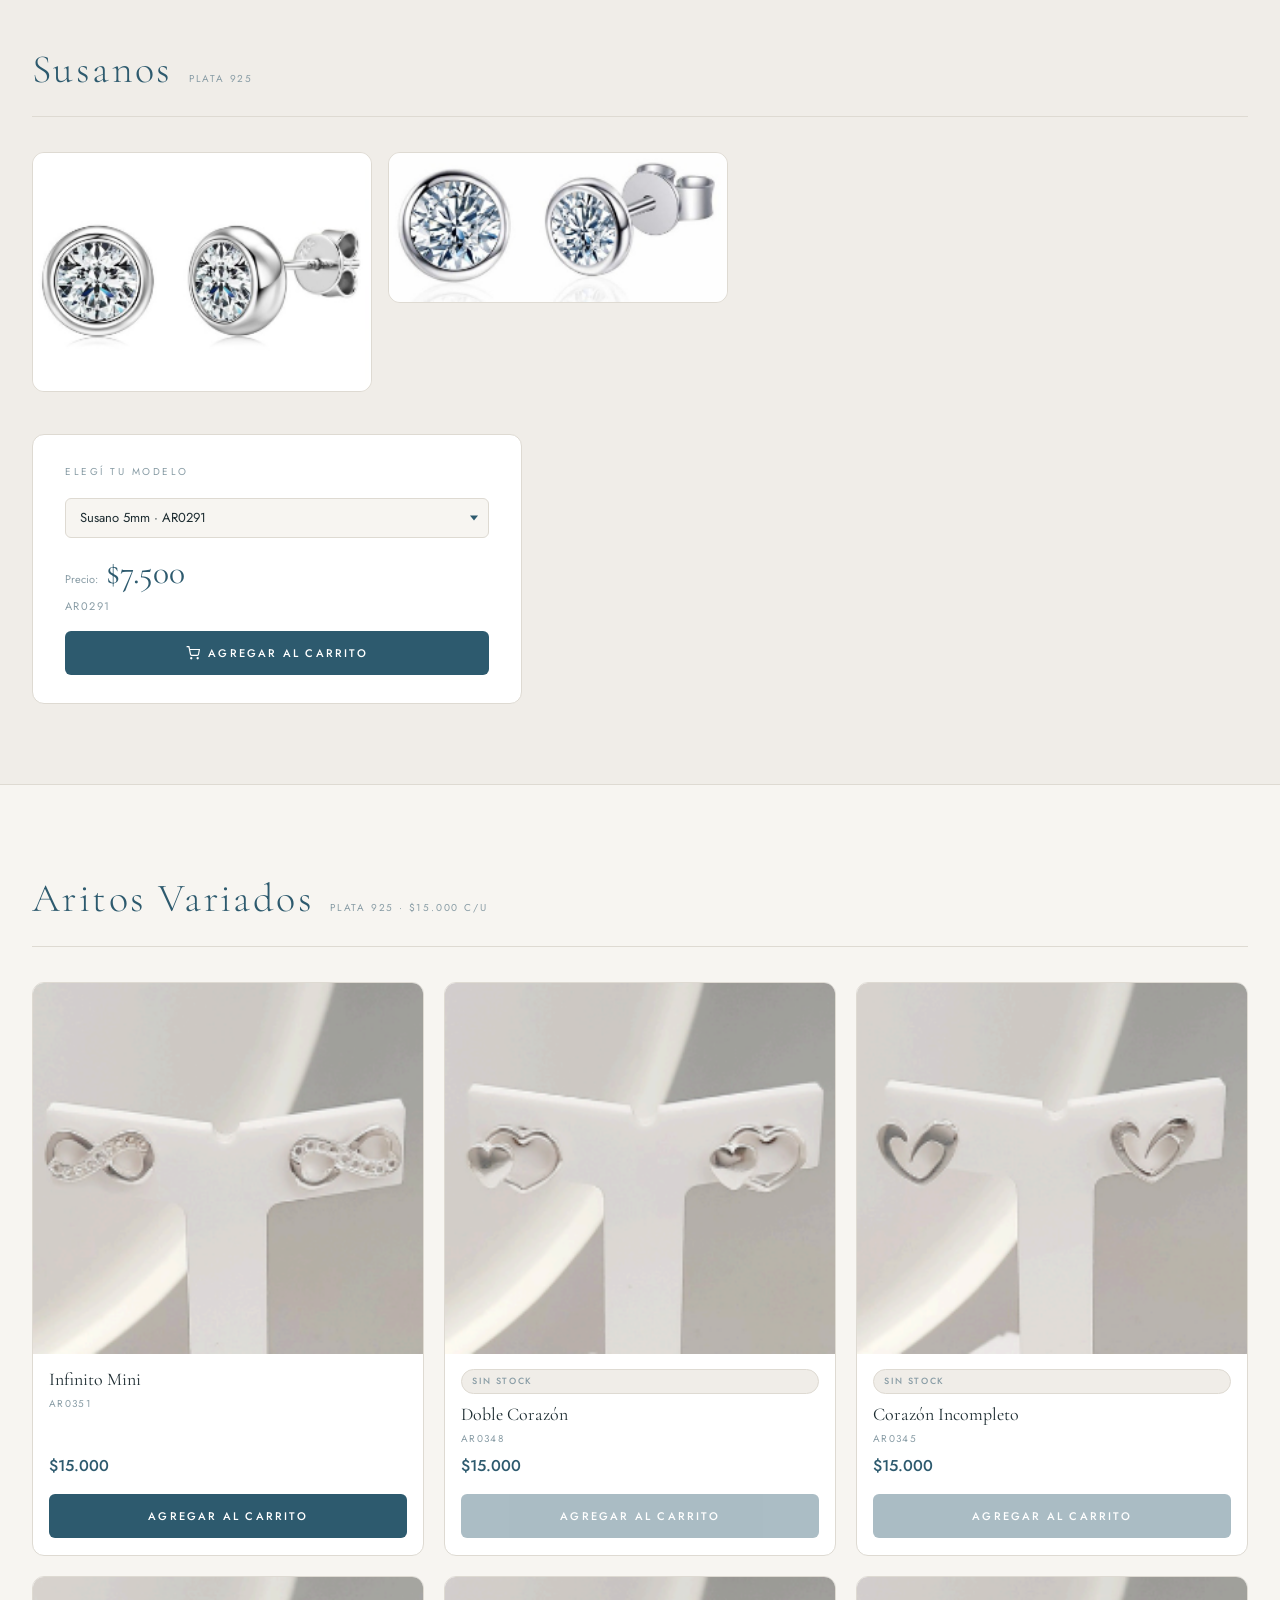
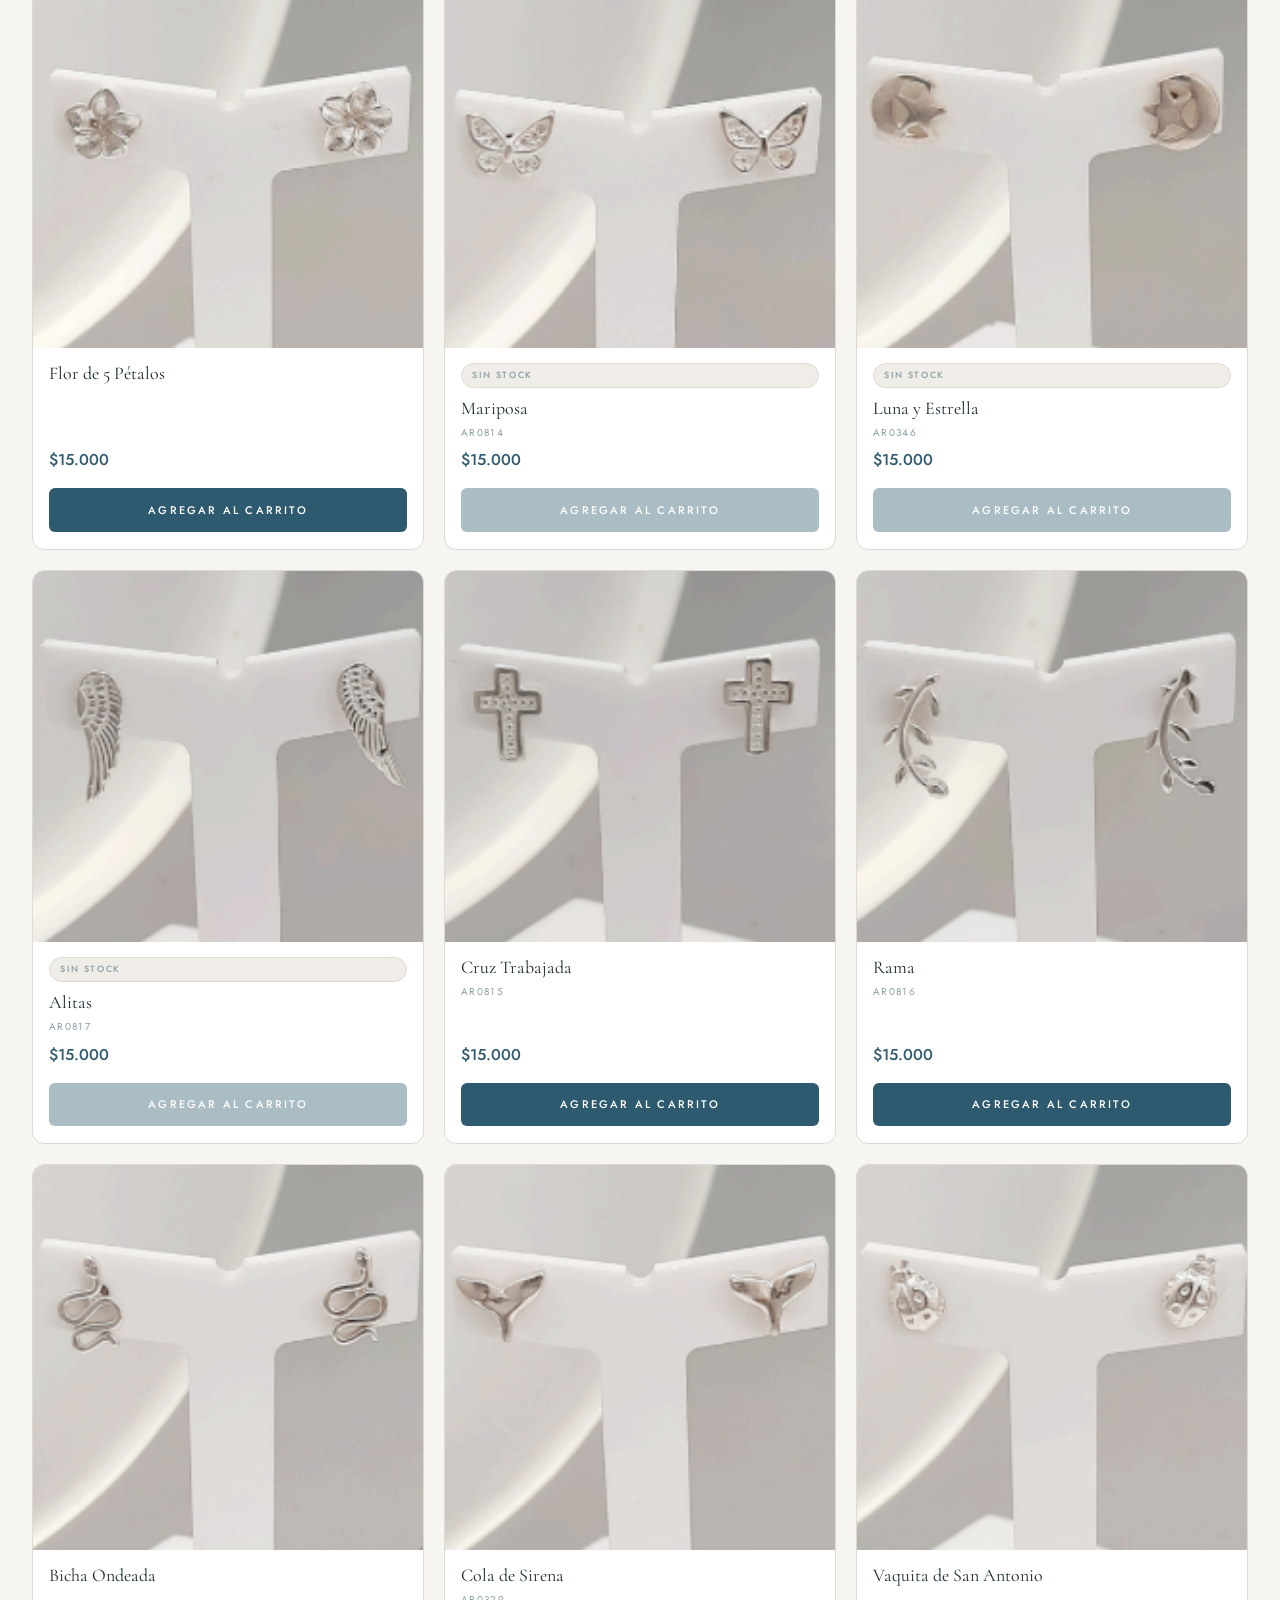
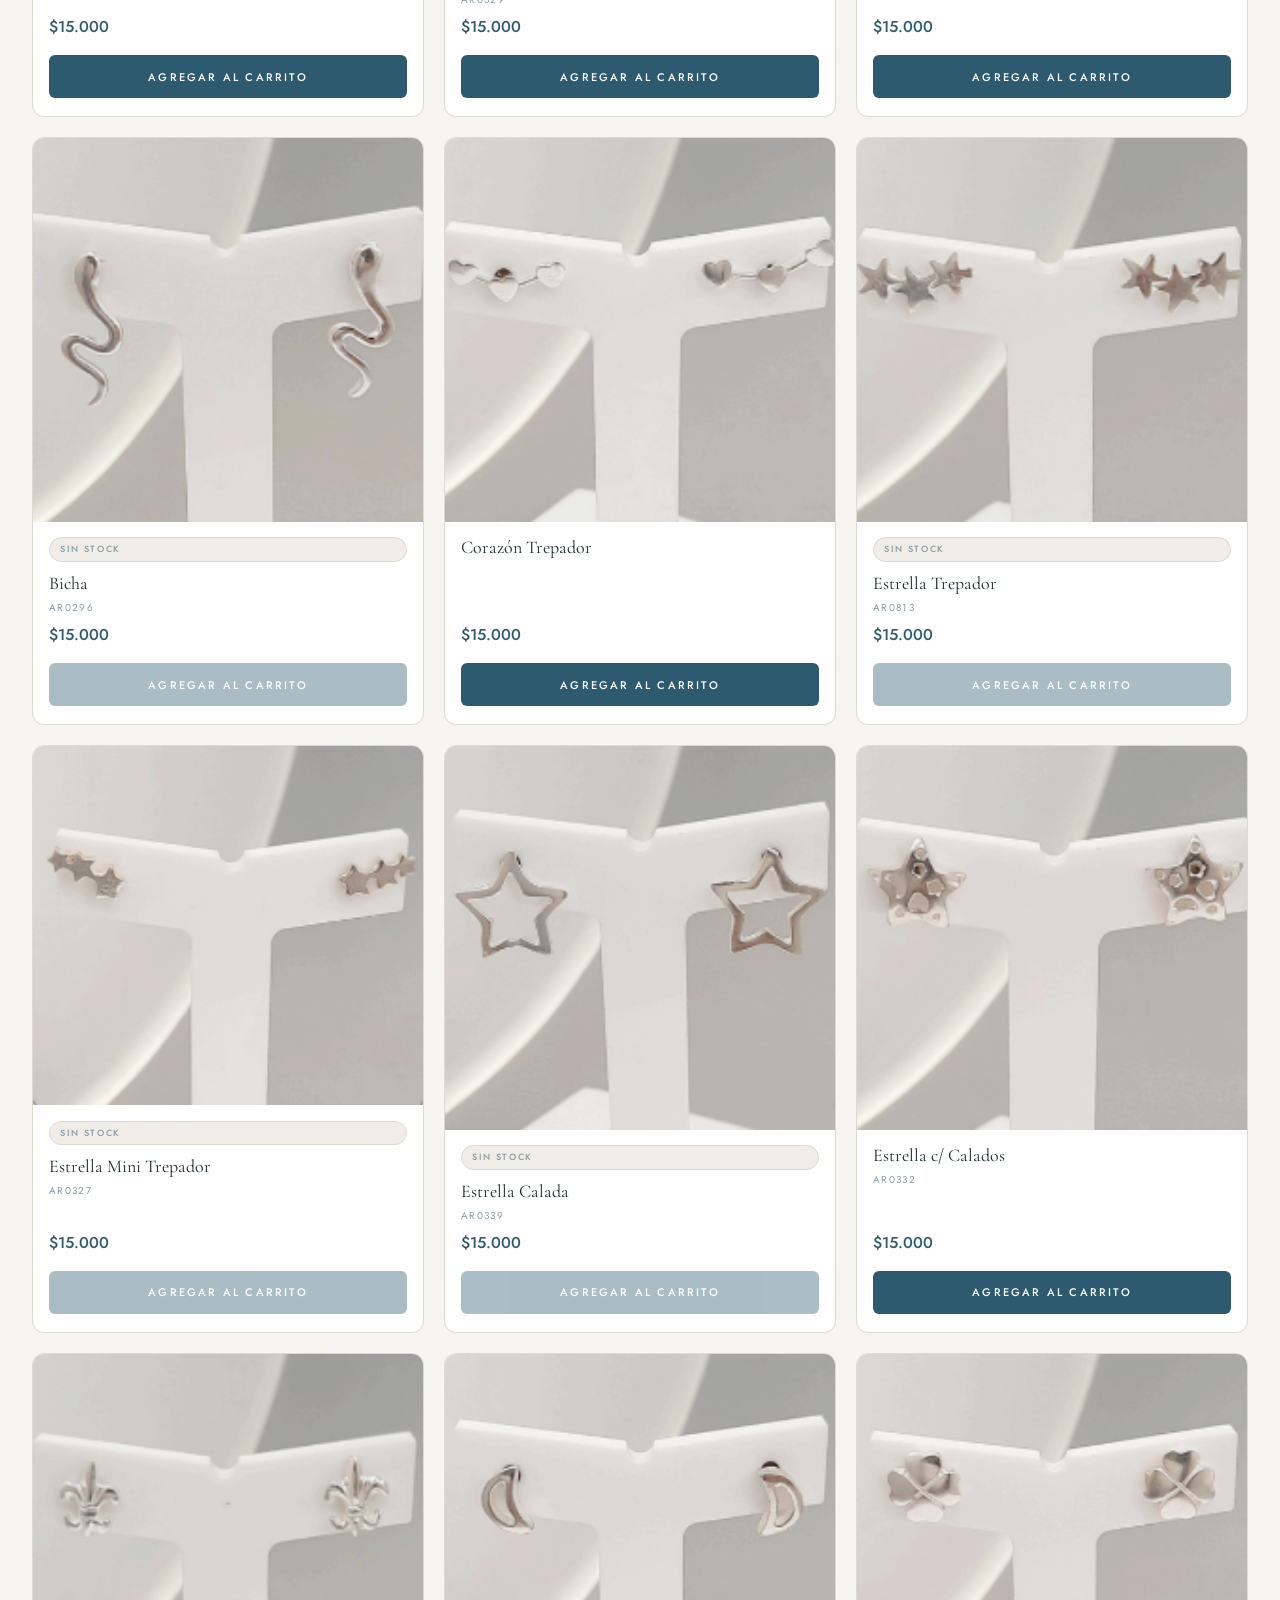
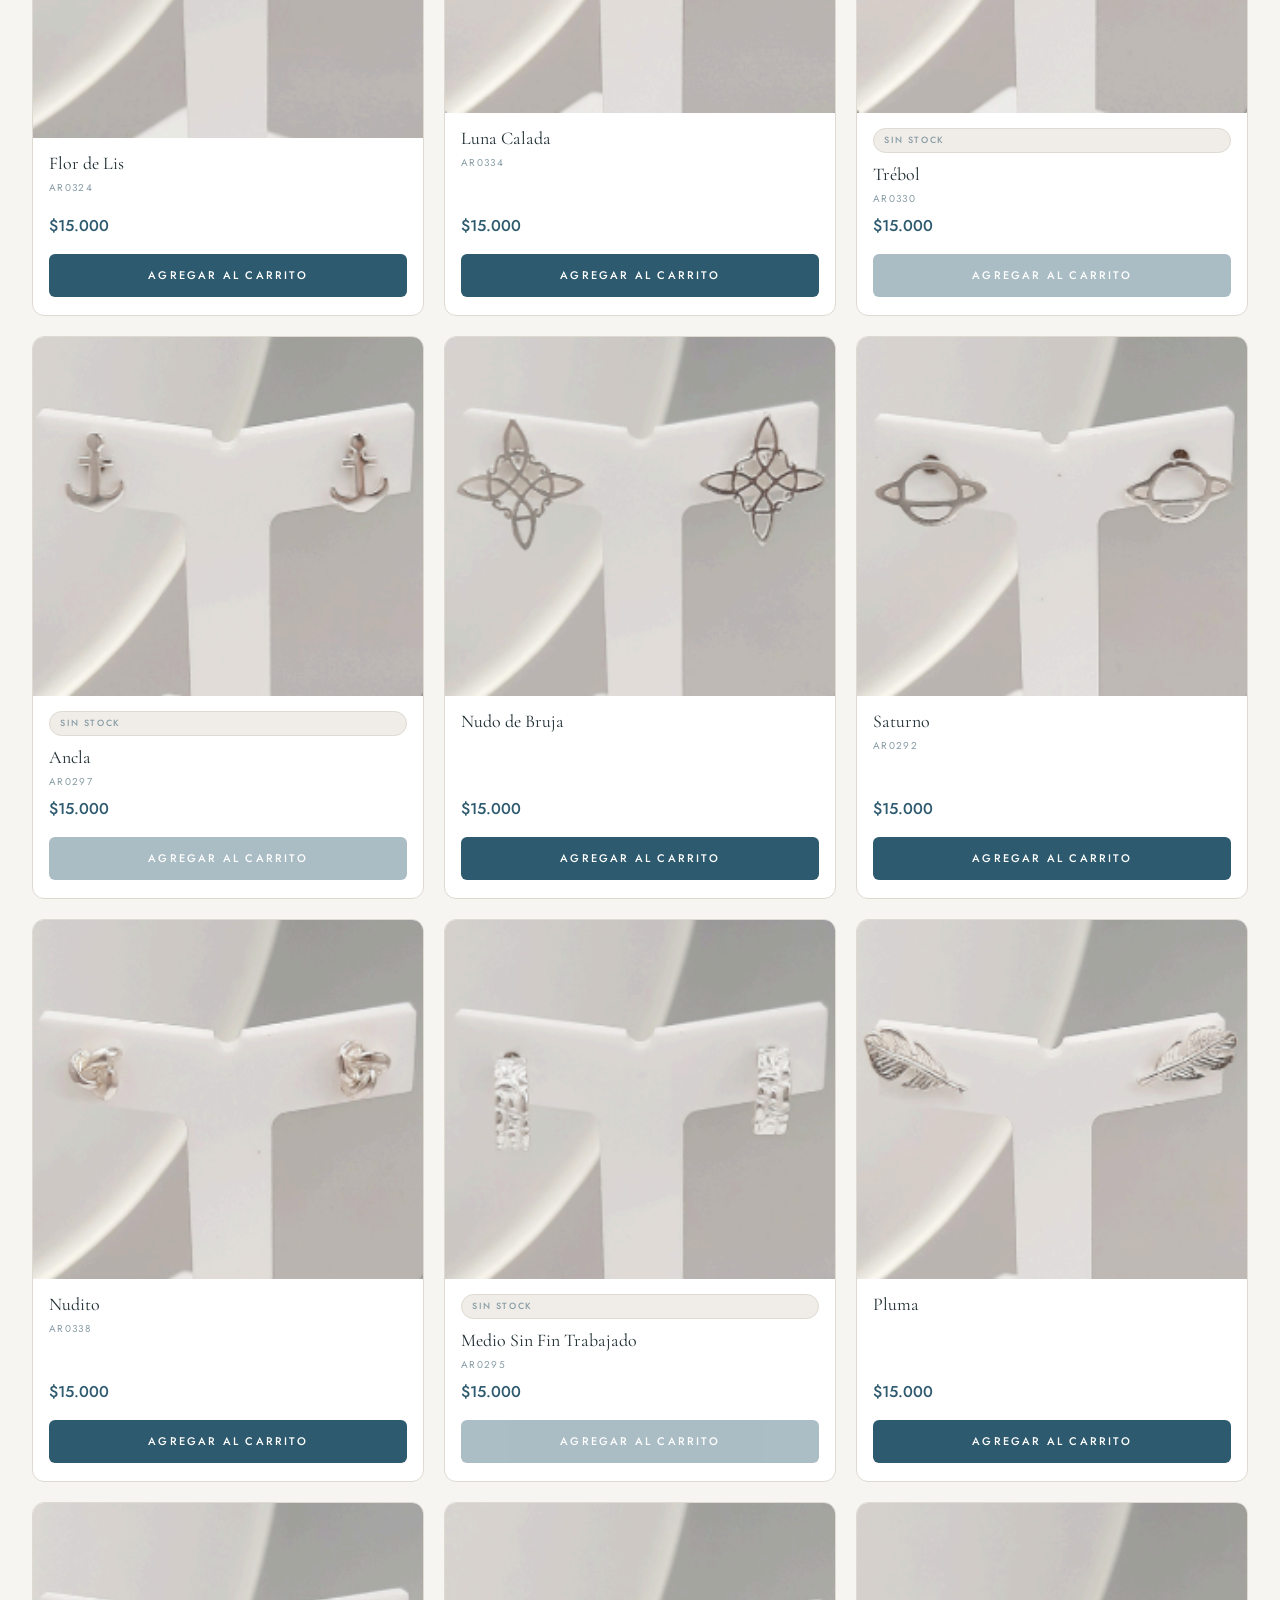
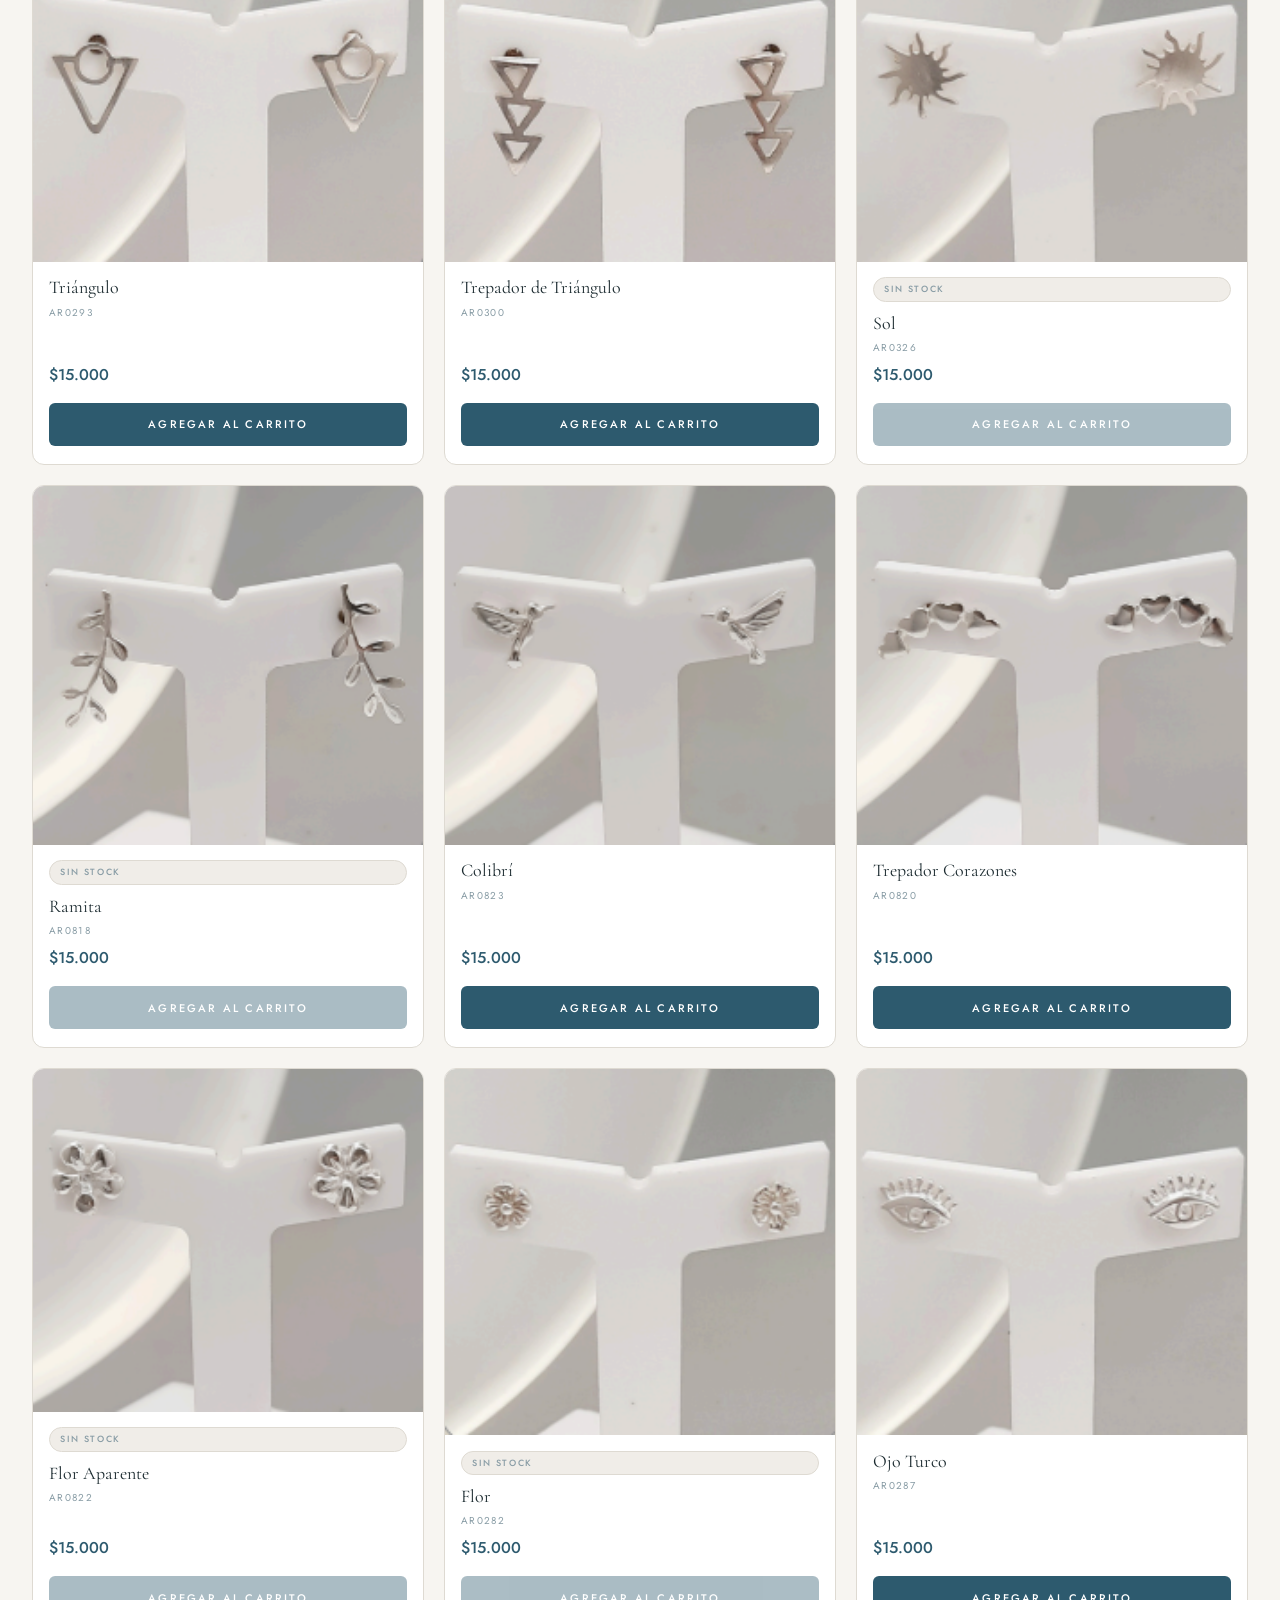
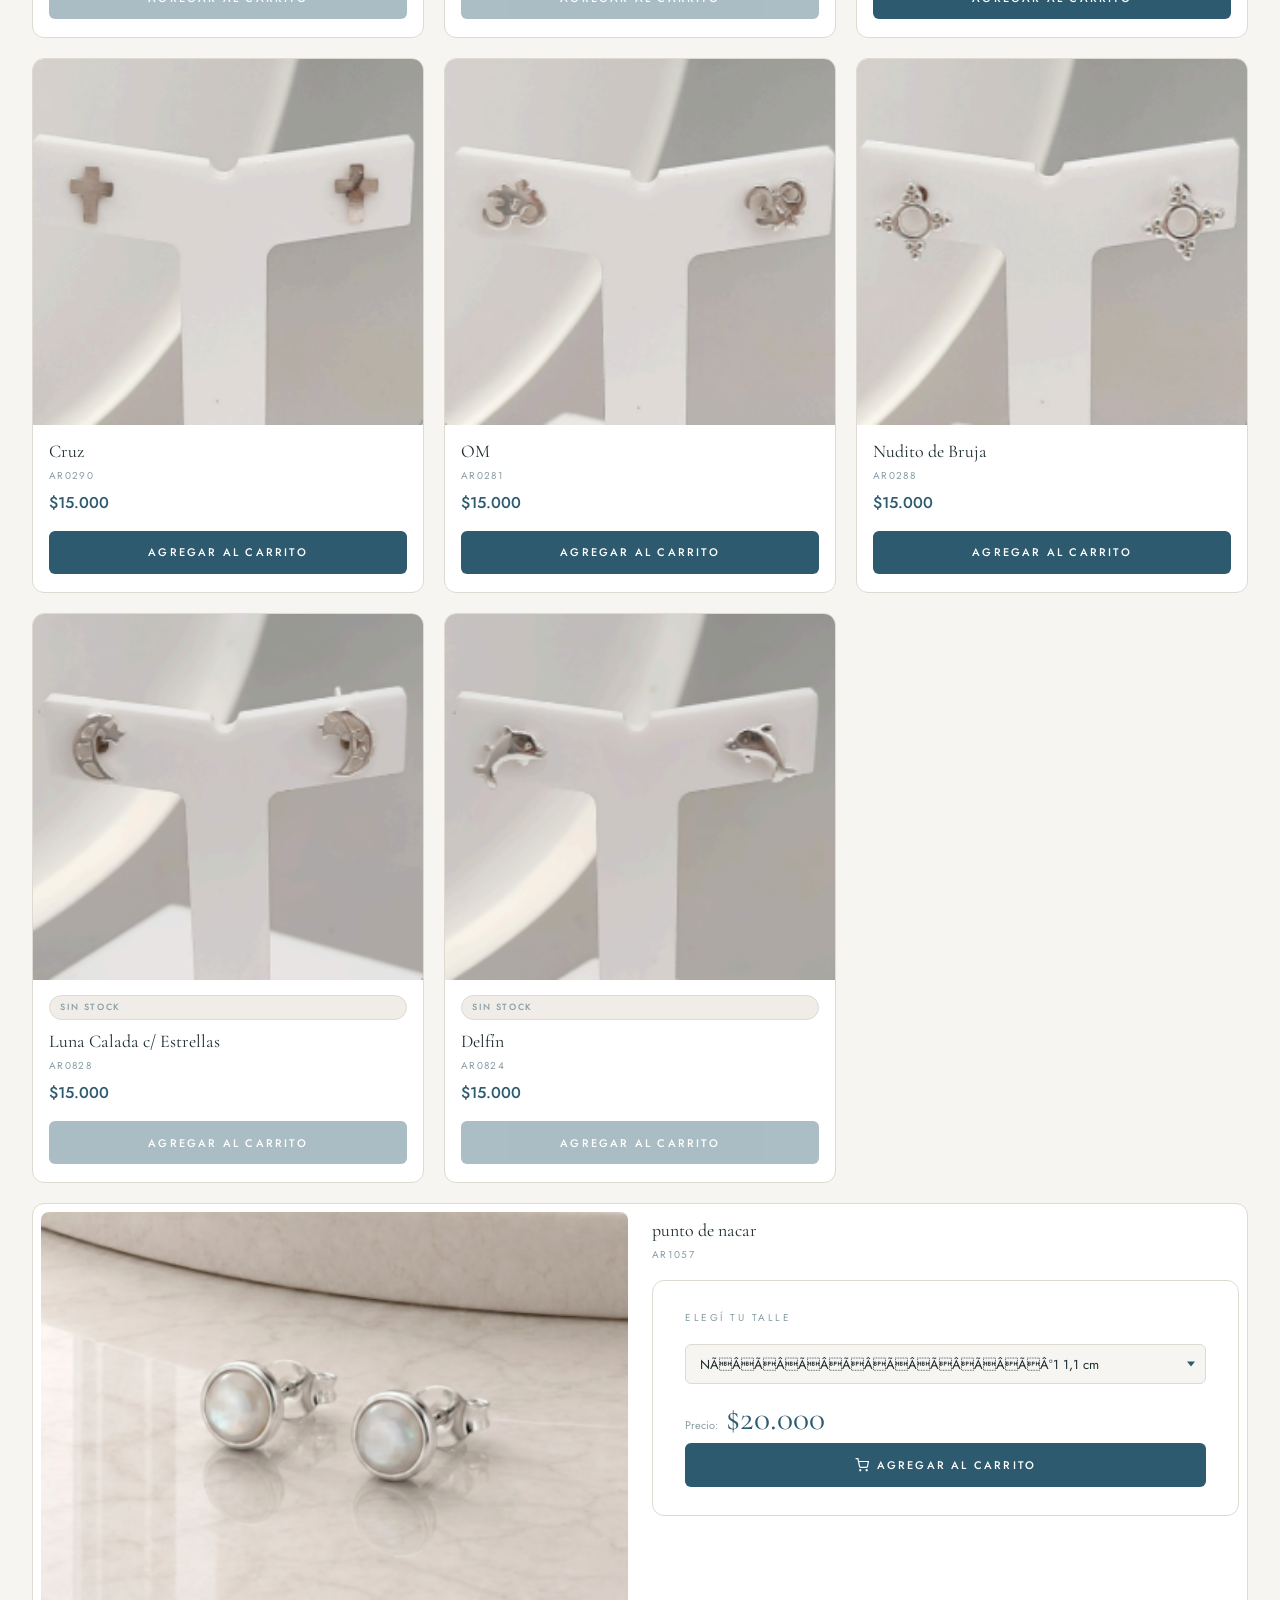
==== commit b01700db: "Storefront: fetch stock.json from GitHub Pages URL instead of raw.githubusercontent raw.githubuserco" ====
--- a/index.html
+++ b/index.html
@@ -1689,7 +1689,7 @@
 
 async function loadLiveStock(){
   try {
-    const res = await fetch('https://raw.githubusercontent.com/bijou925/bijou925.github.io/main/stock.json?t=' + Date.now());
+    const res = await fetch('https://bijou925.github.io/stock.json?t=' + Date.now());
     if(res.ok) _stock = await res.json();
   } catch(e){ /* offline or missing — use defaults */ }
 }
@@ -1800,60 +1800,186 @@
   cartRender();
 });
 
-/* ── Render products added via admin panel ─────────────── */
+/* ── Render products/categories added via admin panel ──── */
 function renderNewProducts(){
+  // Render admin-created categories first (Feature 1)
+  const newCats = _stock._newCategories;
+  if(Array.isArray(newCats)){
+    newCats.forEach(cat => {
+      if($('section-newcat-' + cat.id)) return; // already rendered
+      const wrap = document.createElement('div');
+      wrap.id = 'section-newcat-' + cat.id;
+      wrap.className = 'sec-inner';
+      let bannerHtml = '';
+      if(cat.headerImg){
+        bannerHtml = `<div class="sec-banner" style="background-image:url('${cat.headerImg}')" id="${cat.id}">
+  <div class="sec-banner-inner"><span>Colección</span><h2>${cat.label}</h2></div>
+</div>`;
+      }
+      wrap.innerHTML = `
+        ${bannerHtml ? '' : `<div id="${cat.id}"></div>`}
+        <div class="sub-hdr fi">
+          <h2 class="sub-title">${cat.label}</h2>
+          <span class="sub-badge">Plata 925</span>
+        </div>
+        <div class="pgrid" id="grid-newcat-${cat.id}"></div>`;
+      if(bannerHtml){
+        const bannerEl = document.createElement('div');
+        bannerEl.innerHTML = bannerHtml;
+        document.querySelector('footer').before(bannerEl.firstElementChild);
+      }
+      document.querySelector('footer').before(wrap);
+    });
+  }
+
   const newProds = _stock._newProducts;
-  if(!Array.isArray(newProds) || newProds.length === 0) return;
-
-  // Group by category
+  if(!Array.isArray(newProds) || newProds.length === 0){
+    observeNewFi();
+    return;
+  }
+
+  // Group by category, preserving _order if present
   const byCat = {};
-  newProds.forEach(p => {
-    if(_stock[p.code]?.stock === false) return; // hidden via admin stock toggle
-    if(!byCat[p.category]) byCat[p.category] = [];
-    byCat[p.category].push(p);
-  });
+  [...newProds]
+    .sort((a,b) => (a._order ?? 9999) - (b._order ?? 9999))
+    .forEach(p => {
+      if(!byCat[p.category]) byCat[p.category] = [];
+      byCat[p.category].push(p);
+    });
 
   Object.entries(byCat).forEach(([catId, prods]) => {
-    // Find target grid — map category id to a grid container or section
-    let targetGrid = null;
-    if(catId === 'variados')  targetGrid = $('grid-variados');
-    if(catId === 'pulseras')  targetGrid = $('grid-pulseras');
+    // Resolve target grid: known built-in grids, admin-created grids,
+    // or inject one into the existing section wrapper
+    let targetGrid = $('grid-' + catId) ||
+                     $('grid-newcat-' + catId);
+
+    if(!targetGrid){
+      const section = $(catId);
+      if(section){
+        const g = document.createElement('div');
+        g.id = 'grid-' + catId;
+        g.className = 'pgrid';
+        g.style.marginTop = '2rem';
+        // append inside sec-inner if present, otherwise directly into section
+        const inner = section.querySelector('.sec-inner') || section;
+        inner.appendChild(g);
+        targetGrid = g;
+      }
+    }
 
     prods.forEach(p => {
-      const price = _stock[p.code]?.price ?? p.price;
       const imgSrc = p.img || `media/${p.code.toLowerCase()}.png`;
 
-      if(p.productType === 'fixed'){
+      // Each product renders by its own productType (Feature 3)
+      if(p.productType === 'sizes' && Array.isArray(p.sizes)){
+        if(targetGrid){
+          // Inline sel-ui card inside the grid
+          appendSizesCard(targetGrid, p, imgSrc);
+        } else {
+          // Standalone section before footer
+          appendSizesSection(p, imgSrc);
+        }
+      } else {
+        // fixed price card
+        const price = _stock[p.code]?.price ?? p.price;
+        const inStock = _stock[p.code]?.stock !== false;
         const sn = p.name.replace(/'/g,"\\'");
-        const card = `<div class="pcard fi">
+        const card = `<div class="pcard fi${inStock?'':' oos'}">
   <div class="pcard-img"><img src="${imgSrc}" alt="${p.name}" loading="lazy"/></div>
   <div class="pcard-body">
+    ${inStock?'':'<span class="oos-badge">Sin stock</span>'}
     <div class="pcard-name">${p.name}</div>
     <div class="pcard-code">${p.code}</div>
     <div class="pcard-price">${fmt(price)}</div>
-    <button class="btn-primary" onclick="cartAdd('${sn}','${p.code}',${price},'${imgSrc}');flash(this)">Agregar al carrito</button>
+    <button class="btn-primary" ${inStock?`onclick="cartAdd('${sn}','${p.code}',${price},'${imgSrc}');flash(this)"`:'disabled'}>Agregar al carrito</button>
   </div>
 </div>`;
         if(targetGrid){
           targetGrid.insertAdjacentHTML('beforeend', card);
         } else {
-          appendToNuevos(card, catId);
+          appendToNuevos(card);
         }
-      } else if(p.productType === 'sizes' && Array.isArray(p.sizes)){
-        // Build a selector UI and append it to the page before the footer
-        appendSizesProduct(p, imgSrc, price);
       }
     });
   });
 
-  // Observe new fi elements
+  observeNewFi();
+}
+
+function observeNewFi(){
   const io = new IntersectionObserver(entries => {
     entries.forEach(e => { if(e.isIntersecting){ e.target.classList.add('on'); io.unobserve(e.target); } });
   }, {threshold:.07, rootMargin:'0px 0px -36px 0px'});
   document.querySelectorAll('.fi:not(.on)').forEach(el => io.observe(el));
 }
 
-function appendToNuevos(cardHtml, catLabel){
+/* Inline sizes card inside an existing grid (Feature 3 + Bug Fix 1) */
+function appendSizesCard(grid, p, imgSrc){
+  const cardId = 'newsc-' + p.code;
+  if(document.getElementById(cardId)) return;
+  const sizes = p.sizes;
+  const firstPrice = _stock[p.code + '__0']?.price ?? sizes[0].p;
+  const options = sizes.map((sz,i) => `<option value="${i}">${sz.l}</option>`).join('');
+  const inStock = _stock[p.code]?.stock !== false;
+  const card = `<div class="pcard fi${inStock?'':' oos'}" id="${cardId}" style="grid-column:1/-1">
+  <div style="display:grid;grid-template-columns:1fr 1fr;gap:1.5rem;align-items:start;padding:.5rem">
+    <div class="pcard-img" style="border-radius:8px;overflow:hidden">
+      <img src="${imgSrc}" alt="${p.name}" loading="lazy"/>
+    </div>
+    <div class="pcard-body" style="padding:.5rem 0">
+      ${inStock?'':'<span class="oos-badge">Sin stock</span>'}
+      <div class="pcard-name">${p.name}</div>
+      <div class="pcard-code">${p.code}</div>
+      <div class="sel-ui" style="max-width:100%;margin-top:.7rem">
+        <span class="sel-ui-eye">Elegí tu talle</span>
+        <div class="sel-wrap"><select id="new-sel-${p.code}" onchange="newProdUpdate('${p.code}')">${options}</select></div>
+        <div class="sel-price-row">
+          <span class="sel-price-lbl">Precio:</span>
+          <span class="sel-price" id="new-price-${p.code}">${fmt(firstPrice)}</span>
+        </div>
+        <button class="btn-primary" ${inStock?`onclick="newProdAdd('${p.code}')"`:'disabled'}>
+          <svg width="14" height="14" viewBox="0 0 24 24" fill="none" stroke="currentColor" stroke-width="2"><circle cx="9" cy="21" r="1"/><circle cx="20" cy="21" r="1"/><path d="M1 1h4l2.68 13.39a2 2 0 002 1.61h9.72a2 2 0 002-1.61L23 6H6"/></svg>
+          Agregar al carrito
+        </button>
+      </div>
+    </div>
+  </div>
+</div>`;
+  grid.insertAdjacentHTML('beforeend', card);
+}
+
+/* Standalone full-width section for sizes products in unknown categories */
+function appendSizesSection(p, imgSrc){
+  const secId = 'new-' + p.code;
+  if($(secId)) return;
+  const sizes = p.sizes;
+  const firstPrice = _stock[p.code + '__0']?.price ?? sizes[0].p;
+  const options = sizes.map((sz,i) => `<option value="${i}">${sz.l}</option>`).join('');
+  const html = `<div id="${secId}" class="sec-inner">
+  <div class="sub-hdr fi">
+    <h2 class="sub-title">${p.name}</h2>
+    <span class="sub-badge">Plata 925 · ${p.code}</span>
+  </div>
+  <div class="single-prod fi">
+    <div class="single-img"><img src="${imgSrc}" alt="${p.name}"/></div>
+    <div class="sel-ui" style="max-width:100%">
+      <span class="sel-ui-eye">Elegí tu talle</span>
+      <div class="sel-wrap"><select id="new-sel-${p.code}" onchange="newProdUpdate('${p.code}')">${options}</select></div>
+      <div class="sel-price-row">
+        <span class="sel-price-lbl">Precio:</span>
+        <span class="sel-price" id="new-price-${p.code}">${fmt(firstPrice)}</span>
+      </div>
+      <button class="btn-primary" onclick="newProdAdd('${p.code}')">
+        <svg width="14" height="14" viewBox="0 0 24 24" fill="none" stroke="currentColor" stroke-width="2"><circle cx="9" cy="21" r="1"/><circle cx="20" cy="21" r="1"/><path d="M1 1h4l2.68 13.39a2 2 0 002 1.61h9.72a2 2 0 002-1.61L23 6H6"/></svg>
+        Agregar al carrito
+      </button>
+    </div>
+  </div>
+</div>`;
+  document.querySelector('footer').before(Object.assign(document.createElement('div'),{innerHTML:html}).firstElementChild);
+}
+
+function appendToNuevos(cardHtml){
   let section = $('nuevos-section');
   if(!section){
     section = document.createElement('div');
@@ -1865,45 +1991,6 @@
   $('grid-nuevos').insertAdjacentHTML('beforeend', cardHtml);
 }
 
-function appendSizesProduct(p, imgSrc, defaultPrice){
-  const secId = 'new-' + p.code;
-  if($(secId)) return;
-
-  const sizes = p.sizes;
-  const firstPrice = _stock[p.code + '__0']?.price ?? sizes[0].p;
-  const options = sizes.map((sz, i) => `<option value="${i}">${sz.l}</option>`).join('');
-
-  const html = `<div id="${secId}" class="sec-inner">
-  <div class="sub-hdr fi">
-    <h2 class="sub-title">${p.name}</h2>
-    <span class="sub-badge">Plata 925 · ${p.code}</span>
-  </div>
-  <div class="single-prod fi">
-    <div class="single-img">
-      <img src="${imgSrc}" alt="${p.name}"/>
-    </div>
-    <div class="sel-ui" style="max-width:100%">
-      <span class="sel-ui-eye">Elegí tu talle</span>
-      <div class="sel-wrap">
-        <select id="new-sel-${p.code}" onchange="newProdUpdate('${p.code}')">
-          ${options}
-        </select>
-      </div>
-      <div class="sel-price-row">
-        <span class="sel-price-lbl">Precio:</span>
-        <span class="sel-price" id="new-price-${p.code}">${fmt(firstPrice)}</span>
-      </div>
-      <button class="btn-primary" onclick="newProdAdd('${p.code}')">
-        <svg width="14" height="14" viewBox="0 0 24 24" fill="none" stroke="currentColor" stroke-width="2"><circle cx="9" cy="21" r="1"/><circle cx="20" cy="21" r="1"/><path d="M1 1h4l2.68 13.39a2 2 0 002 1.61h9.72a2 2 0 002-1.61L23 6H6"/></svg>
-        Agregar al carrito
-      </button>
-    </div>
-  </div>
-</div>`;
-
-  document.querySelector('footer').before(Object.assign(document.createElement('div'), {innerHTML:html}).firstElementChild);
-}
-
 function newProdUpdate(code){
   const prod = _stock._newProducts?.find(p => p.code === code);
   if(!prod) return;
